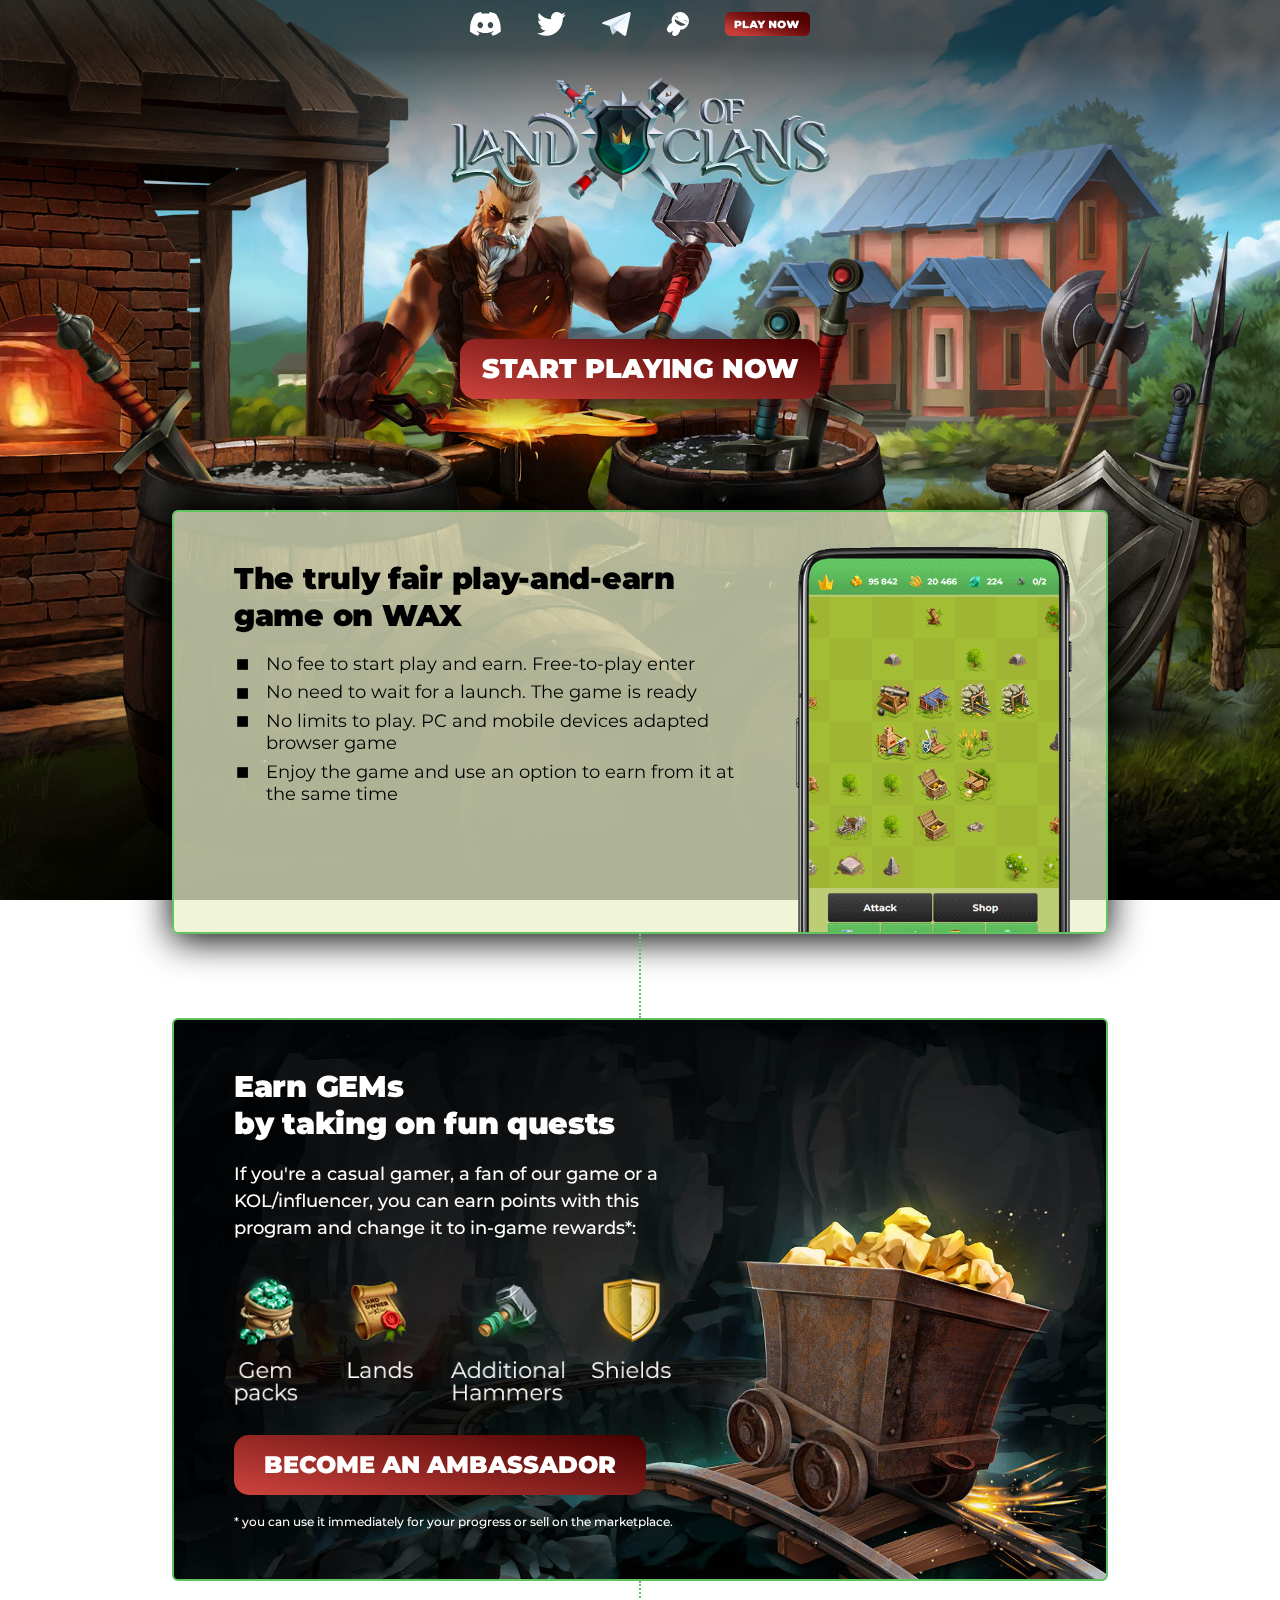
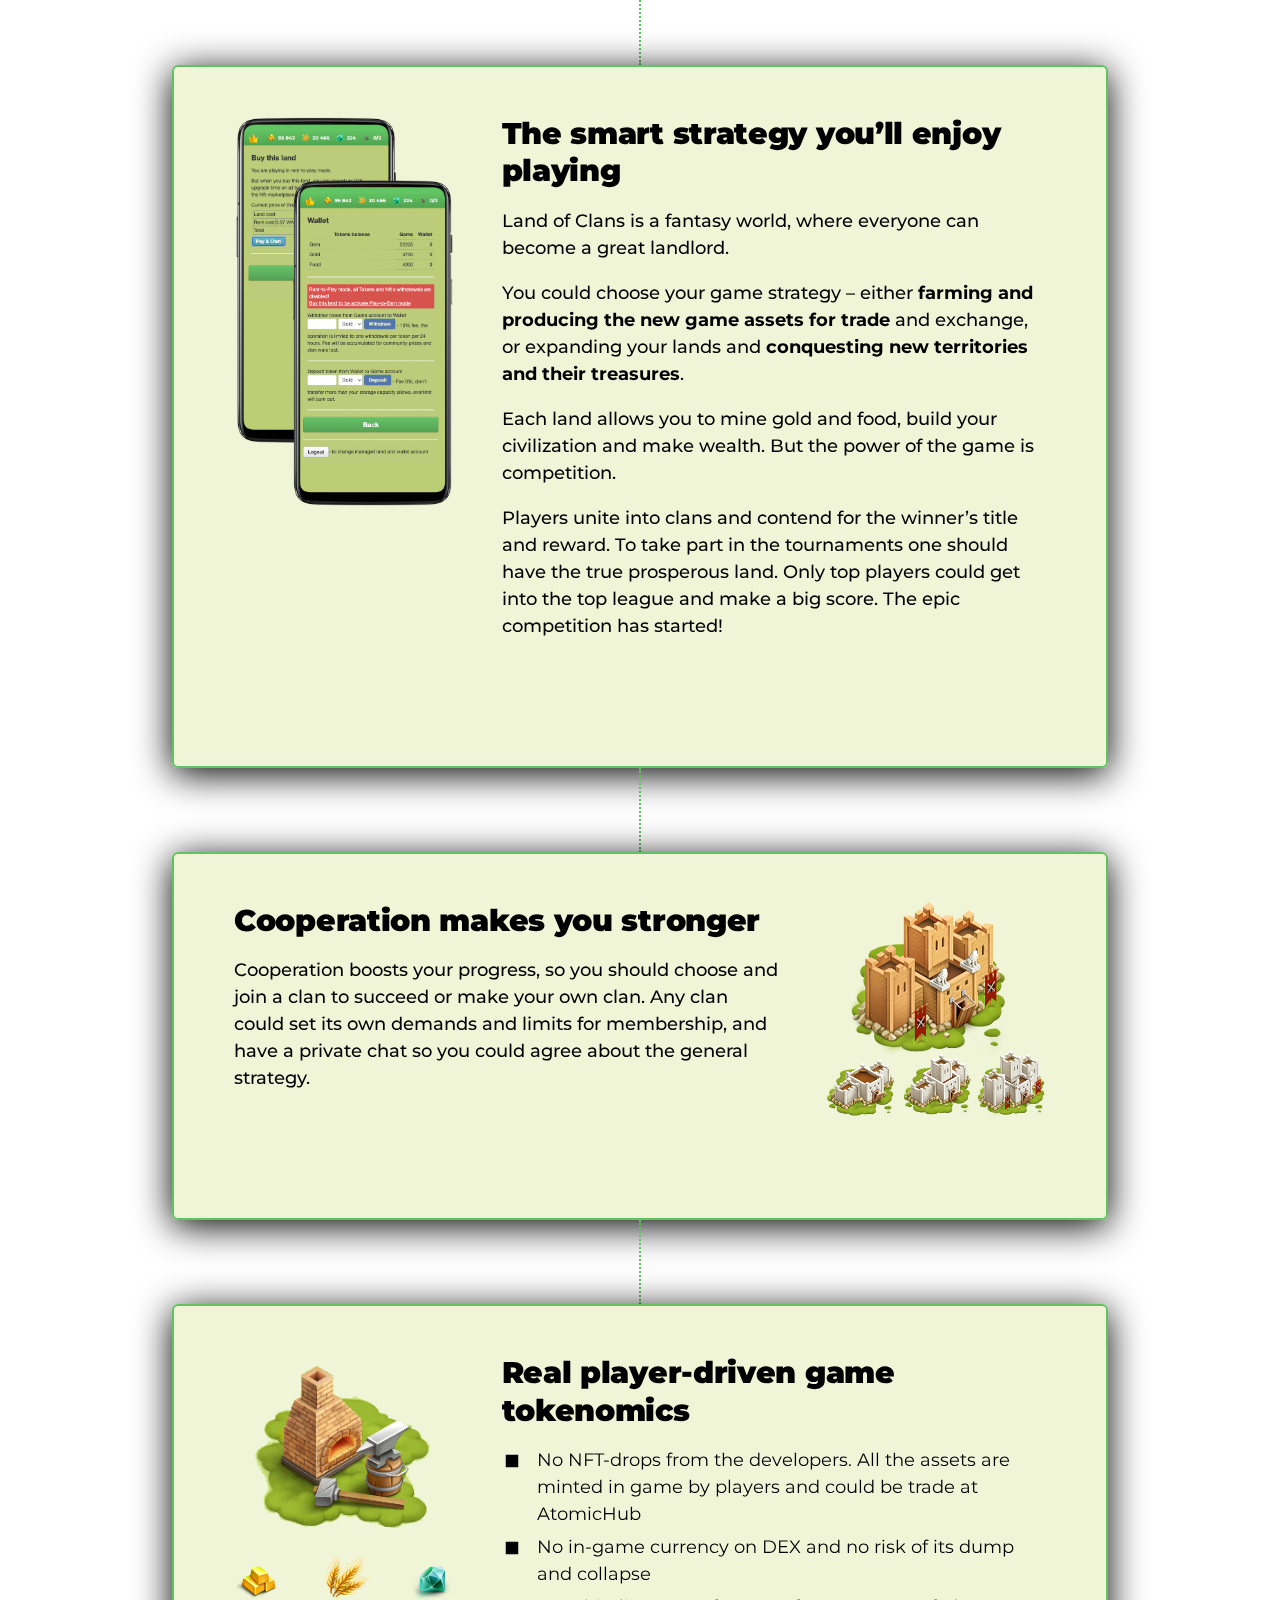
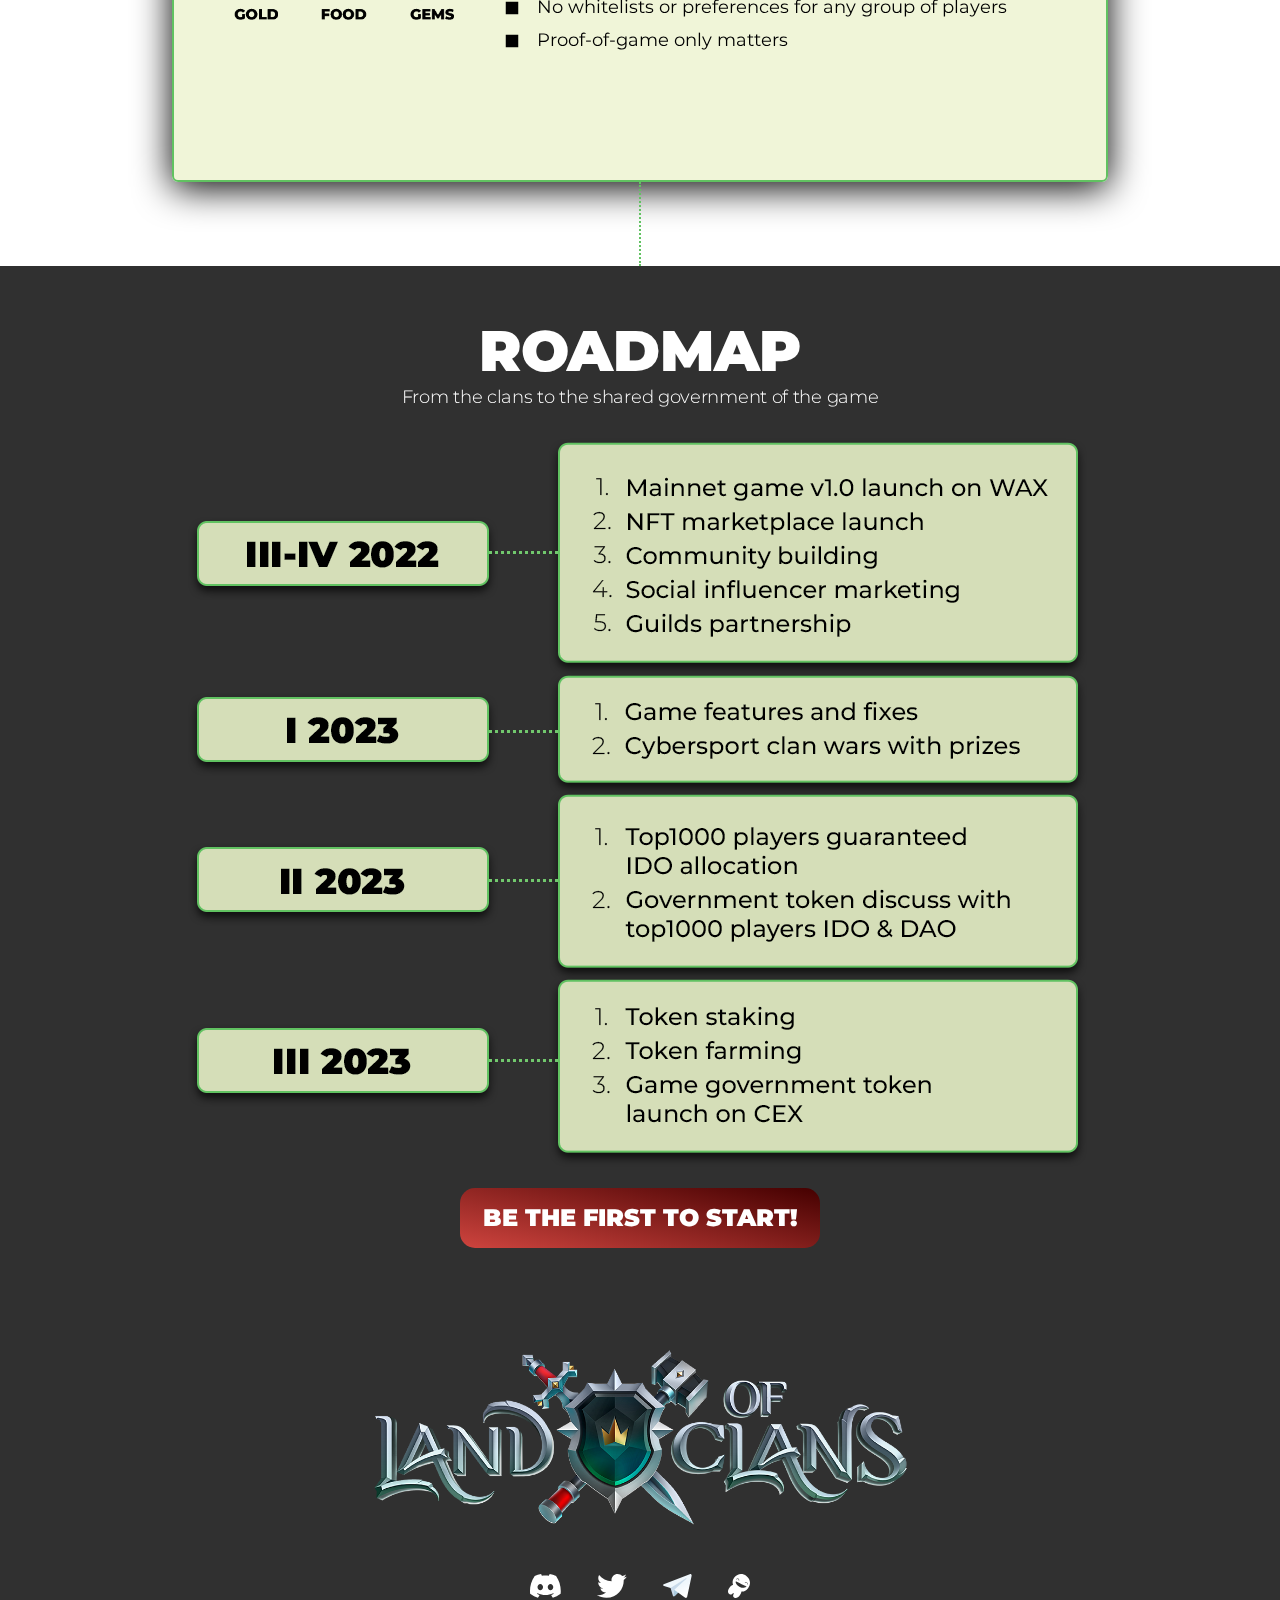
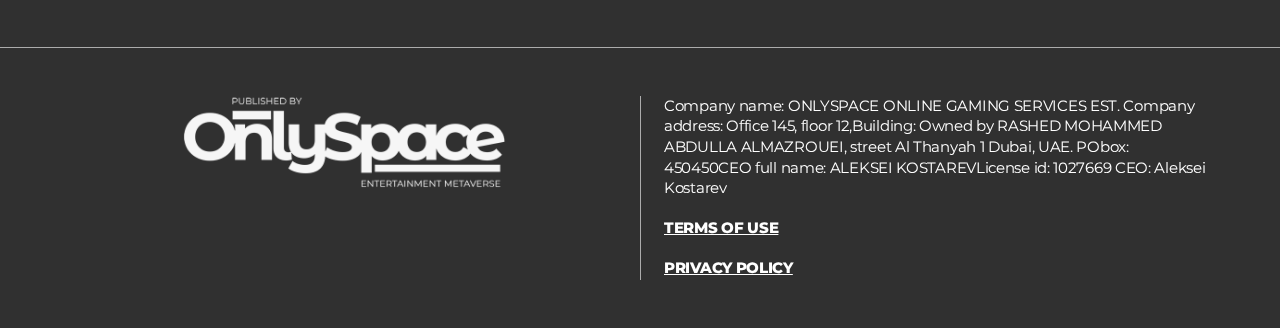
==== index.html @ 16a87ca7 "Update index.html" ====
<!DOCTYPE HTML>
<html lang="en">
	<head>
		<title>Land of Clans - Play to Earn mobile strategy game on WAX with free entry</title>
		<meta charset="utf-8" />
		<meta name="viewport" content="width=device-width,initial-scale=1" />
		<meta name="description" content="Land of Clans - Play to Earn real-time strategy game on blockchain. Mint your in-game NFT and sell them on the marketplace. Free start to earn real money." />
		<meta property="og:url" content="https://landofclans.io/" />
		<meta property="og:site_name" content="Land Of Clans" />
		<meta property="og:title" content="Land Of Clans" />
		<meta property="og:type" content="website" />
		<meta property="og:image" content="https://landofclans.io/1920x1080_loc.png" />
		<meta property="og:image:width" content="1920"/>
		<meta property="og:image:height" content="1080"/>
		<meta property="og:description" content="Play-to-earn mobile ready strategy game on WAX Protocol" />
		<meta name="facebook-domain-verification" content="kk8utjub05mr9nwsbg59kx00tjg7mp" />
		<meta name="twitter:card" content="summary_large_image">
  		<meta name="twitter:site" content="@landofclans">
  		<meta name="twitter:title" content="Land of Clans - Real-time Strategy Crypto Game">
  		<meta name="twitter:description" content="New Play-and-Earn Game with Free Start. Mint in-game NFT, sell them on the Marketplace and earn real money">
  		<meta name="twitter:image" content="https://landofclans.io/1920x1080_loc.png">

		<link href="https://fonts.googleapis.com/css?display=swap&family=Montserrat:900,900italic,500,500italic,400,400italic,300,300italic,800,800italic,700,700italic" rel="stylesheet" type="text/css" />
		<link rel="icon" type="image/png" href="assets/images/favicon.png" />
		<link rel="apple-touch-icon" href="assets/images/apple-touch-icon.png" />
		<link rel="stylesheet" href="assets/main.css" />
		<link rel="canonical" href="https://landofclans.io/">
		<script type="text/javascript">
			(function(f,b){if(!b.__SV){var e,g,i,h;window.mixpanel=b;b._i=[];b.init=function(e,f,c){function g(a,d){var b=d.split(".");2==b.length&&(a=a[b[0]],d=b[1]);a[d]=function(){a.push([d].concat(Array.prototype.slice.call(arguments,0)))}}var a=b;"undefined"!==typeof c?a=b[c]=[]:c="mixpanel";a.people=a.people||[];a.toString=function(a){var d="mixpanel";"mixpanel"!==c&&(d+="."+c);a||(d+=" (stub)");return d};a.people.toString=function(){return a.toString(1)+".people (stub)"};i="disable time_event track track_pageview track_links track_forms track_with_groups add_group set_group remove_group register register_once alias unregister identify name_tag set_config reset opt_in_tracking opt_out_tracking has_opted_in_tracking has_opted_out_tracking clear_opt_in_out_tracking start_batch_senders people.set people.set_once people.unset people.increment people.append people.union people.track_charge people.clear_charges people.delete_user people.remove".split(" ");
				for(h=0;h<i.length;h++)g(a,i[h]);var j="set set_once union unset remove delete".split(" ");a.get_group=function(){function b(c){d[c]=function(){call2_args=arguments;call2=[c].concat(Array.prototype.slice.call(call2_args,0));a.push([e,call2])}}for(var d={},e=["get_group"].concat(Array.prototype.slice.call(arguments,0)),c=0;c<j.length;c++)b(j[c]);return d};b._i.push([e,f,c])};b.__SV=1.2;e=f.createElement("script");e.type="text/javascript";e.async=!0;e.src="undefined"!==typeof MIXPANEL_CUSTOM_LIB_URL?
					MIXPANEL_CUSTOM_LIB_URL:"file:"===f.location.protocol&&"//cdn.mxpnl.com/libs/mixpanel-2-latest.min.js".match(/^\/\//)?"https://cdn.mxpnl.com/libs/mixpanel-2-latest.min.js":"//cdn.mxpnl.com/libs/mixpanel-2-latest.min.js";g=f.getElementsByTagName("script")[0];g.parentNode.insertBefore(e,g)}})(document,window.mixpanel||[]);
		</script>
		<script async src="//www.googletagmanager.com/gtag/js?id=G-Q9XZVR3CTY"></script>
		<script>
			window.dataLayer = window.dataLayer || [];
			function gtag(){dataLayer.push(arguments);}
			gtag('js', new Date());
			gtag('config', 'G-Q9XZVR3CTY', {
				'send_page_view': false,
				'anonymize_ip': true,
				'linker': {
					'domains': ['play.landofclans.io']
				}
			});
			mixpanel.init('b9af95fc12e1c862ef50fd5f735f25d3', {
				debug: false,
				loaded: function(mixpanel) {
					const distinct_id = mixpanel.get_distinct_id();
					gtag('get', 'G-Q9XZVR3CTY', 'client_id', (client_id) => {
						if (distinct_id !== client_id) {
							mixpanel.identify(client_id)
						}
						mixpanel.track('landing_view')
					})
				}
			});
			function clickPlayButton() {
				rdt('track', 'SignUp');
				gtag('event', 'click_play_button', {
					'event_category': 'navigation'
				});
			}
		</script>
</head>
	<body>
		<div id="wrapper">
			<div id="main">
				<div class="inner">
					<section id="home-section">
						<div id="container18" class="container default full screen">
							<div class="wrapper">
								<div class="inner">
									<div id="gallery01" class="gallery">
										<div class="inner">
											<ul>
												<li>
													<a href="https://discord.gg/PGd9raT4Ke" class="thumbnail"><span class="frame"><img src="assets/images/gallery01/6b7ec125.svg" alt="Land of Clans Discord" /></span></a>
												</li><li>
													<a href="https://twitter.com/LandOfClans" class="thumbnail"><span class="frame"><img src="assets/images/gallery01/15029188.svg" alt="Land of Clans Twitter" /></span></a>
												</li><li>
													<a href="https://t.me/landofclans_en" class="thumbnail"><span class="frame"><img src="assets/images/gallery01/f15f5cea.svg" alt="Land of Clans Telegram" /></span></a>
												</li><li>
													<a href="https://loc.crew3.xyz/questboard" class="thumbnail"><span class="frame"><img src="assets/images/gallery01/039b5852.svg" alt="crew3" /></span></a>
												</li><li>
													<a href="https://play.landofclans.io/" class="thumbnail"><span class="frame"><img src="assets/images/gallery01/bde71b76.png" alt="Play now!" /></span></a>
												</li>
											</ul>
										</div>
									</div>
								</div>
							</div>
						</div>
						<div id="container01" class="container default full screen">
							<div class="wrapper">
								<div class="inner">
									<div id="image01" class="image">
										<span class="frame"><img src="assets/images/image01.webp" alt="Land of Clans big logo" /></span>
									</div>
								</div>
							</div>
						</div>
						<div id="container16" class="container default full">
							<div class="wrapper">
								<div class="inner">
									<ul id="buttons09" class="style3 buttons">
										<li>
											<a href="https://play.landofclans.io" class="button n01">Start playing now</a>
										</li>
									</ul>
								</div>
							</div>
						</div>
						<div id="container02" class="style1 container columns">
							<div class="wrapper">
								<div class="inner">
									<div>
										<h2 id="text03" class="style1">The truly fair play-and-earn game on WAX</h2>
										<div id="list01" class="list"><ul><li><p>No fee to start play and earn. Free-to-play enter</p></li><li><p>No need to wait for a launch. The game is ready</p></li><li><p>No limits to play. PC and mobile devices adapted browser game</p></li><li><p>Enjoy the game and use an option to earn from it at the same time</p></li></ul></div>
										<ul id="buttons06" class="style1 buttons">
										<li>
												<a href="https://play.landofclans.io" class="button n01" onclick="clickPlayButton(); return true">Play now</a>
											</li>
										</ul>
									</div>
									<div class="full">
										<div id="image03" class="image full" data-position="top">
											<span class="frame"><img src="assets/images/image03.gif" alt="" /></span>
										</div>
									</div>
								</div>
							</div>
						</div>
						<hr id="divider01" class="style1">
						<div id="container10" class="style4 container columns">
							<div class="wrapper">
								<div class="inner" data-reorder="0,1">
									<div>
										<h2 id="text01" class="style7"><span class="p">Earn GEMs<br />by taking on fun quests</span></h2>
										<p id="text10" class="style6">If you&#039;re a casual gamer, a fan of our game or a KOL/influencer, you can earn points with this program and change it to in-game rewards*:</p>
										<div id="image07" class="image">
											<span class="frame"><img src="assets/images/image07.png" alt="" /></span>
										</div>
										<ul id="buttons02" class="style2 buttons">
											<li>
												<a href="https://loc.crew3.xyz/" class="button n01">Become an ambassador</a>
											</li>
										</ul>
										<p id="text09">* you can use it immediately for your progress or sell on the marketplace.</p>
									</div>
									<div>
									</div>
								</div>
							</div>
						</div>
						<hr id="divider03" class="style1">
						<div id="container03" class="style1 container columns">
							<div class="wrapper">
								<div class="inner">
									<div>
										<div id="image08" class="image">
											<span class="frame"><img src="assets/images/image08.webp" alt="Land of Clans in-game wallet" /></span>
										</div>
									</div>
									<div>
										<h2 id="text06" class="style1"><strong>The smart strategy you’ll enjoy playing</strong></h2>
										<p id="text07" class="style5">Land of Clans is a fantasy world, where everyone can become a great landlord.</p>
										<p id="text08" class="style5">You could choose your game strategy – either <strong>farming and producing the new game assets for trade</strong> and exchange, or expanding your lands and <strong>conquesting new territories and their treasures</strong>.</p>
										<p id="text15" class="style5">Each land allows you to mine gold and food, build your civilization and make wealth. But the power of the game is competition.</p>
										<p id="text17" class="style5">Players unite into clans and contend for the winner’s title and reward. To take part in the tournaments one should have the true prosperous land. Only top players could get into the top league and make a big score. The epic competition has started!</p>
										<ul id="buttons04" class="style1 buttons">
											<li>
												<a href="https://play.landofclans.io" class="button n01" onclick="clickPlayButton(); return true">Play now</a>
											</li>
										</ul>
									</div>
								</div>
							</div>
						</div>
						<hr id="divider02" class="style1">
						<div id="container07" class="container columns">
							<div class="wrapper">
								<div class="inner">
									<div>
										<h2 id="text05" class="style1">Cooperation makes you stronger</h2>
										<p id="text12" class="style5">Cooperation boosts your progress, so you should choose and join a clan to succeed or make your own clan. Any clan could set its own demands and limits for membership, and have a private chat so you could agree about the general strategy.</p>
										<ul id="buttons01" class="style1 buttons">
											<li>
												<a href="https://play.landofclans.io" class="button n01" onclick="clickPlayButton(); return true">Play now</a>
											</li>
										</ul>
									</div>
									<div>
										<div id="image06" class="image">
											<span class="frame"><img src="assets/images/image06.webp" alt="Land of Clans clan castle upgrade" /></span>
										</div>
									</div>
								</div>
							</div>
						</div>
						<hr id="divider05" class="style1">
						<div id="container08" class="container columns">
							<div class="wrapper">
								<div class="inner">
									<div>
										<div id="image09" class="image">
											<span class="frame">
												
												<img src="assets/images/image09.gif" alt="Land of Clans forge building upgrade" /> 
											</span>
									</div>
										<div id="image13" class="image">
											<span class="frame"><img src="assets/images/image13.webp" alt="Land of Clans in-game resources" /></span>
										</div>
									</div>
									<div>
										<h3 id="text04" class="style1">Real player-driven game tokenomics</h3>
										<div id="list03" class="list"><ul><li><p>No NFT-drops from the developers. All the assets are minted in game by players and could be trade at AtomicHub</p></li><li><p>No in-game currency on DEX and no risk of its dump and collapse</p></li><li><p>No whitelists or preferences for any group of players</p></li><li><p>Proof-of-game only matters</p></li></ul></div>
										<ul id="buttons03" class="style1 buttons">
											<li>
												<a href="https://land-of-clans.gitbook.io/land-of-clans-whitepaper/" class="button n01">Check Whitepaper</a>
											</li>
										</ul>
									</div>
								</div>
							</div>
						</div>
						<hr id="divider06" class="style1">
						<div id="container13" class="container default full screen">
							<div class="wrapper">
								<div class="inner">
									<h1 id="text11" class="style3">Roadmap</h1>
									<p id="text20">From the clans to the shared government of the game</p>
									<div id="image02" class="image">
										<span class="frame"><img src="assets/images/image02.webp" alt="Land of Cland roadmap" /></span>
									</div>
									<ul id="buttons05" class="buttons">
										<li>
											<a href="https://play.landofclans.io" class="button n01" onclick="clickPlayButton(); return true">Be the first to start!</a>
										</li>
									</ul>
								</div>
							</div>
						</div>
						<div id="container09" class="container default full screen">
							<div class="wrapper">
								<div class="inner">
									<div id="image16" class="image">
										<span class="frame"><img src="assets/images/image16.webp" alt="Land of Clans big logo 2" /></span>
									</div>
									<div id="gallery02" class="gallery">
										<div class="inner">
											<ul>
												<li>
													<a href="https://discord.gg/PGd9raT4Ke" class="thumbnail"><span class="frame"><img src="assets/images/gallery02/6b7ec125.svg" alt="Land of Clans Discord" /></span></a>
												</li><li>
													<a href="https://twitter.com/LandOfClans" class="thumbnail"><span class="frame"><img src="assets/images/gallery02/15029188.svg" alt="Land of Clans Twitter" /></span></a>
												</li><li>
													<a href="https://t.me/landofclans_en" class="thumbnail"><span class="frame"><img src="assets/images/gallery02/f15f5cea.svg" alt="Land of Clans Telegram" /></span></a>
												</li><li>
													<a href="https://loc.crew3.xyz/questboard" class="thumbnail"><span class="frame"><img src="assets/images/gallery02/ec140d22.svg" alt="crew3" /></span></a>
												</li>
											</ul>
										</div>
									</div>
								</div>
							</div>
						</div>
						<div id="container05" class="container columns full screen">
							<div class="wrapper">
								<div class="inner">
									<div>
										<div id="image04" class="image">
											<a href="#home" class="frame"><img src="assets/images/image04.webp" alt="Onlyspace company big logo" /></a>
										</div>
									</div>
									<div>
										<p id="text02">Company name: ONLYSPACE ONLINE GAMING SERVICES EST. Company address: Office 145, floor 12,Building: Owned by RASHED MOHAMMED ABDULLA ALMAZROUEI, street Al Thanyah 1 Dubai, UAE. PObox: 450450CEO full name: ALEKSEI KOSTAREVLicense id: 1027669 CEO: Aleksei Kostarev</p>
										<ul id="links01" class="style1 links">
											<li class="n01">
												<a href="#terms">Terms of Use</a>
											</li>
										</ul>
										<ul id="links02" class="style1 links">
											<li class="n01">
												<a href="#privacy">Privacy Policy</a>
											</li>
										</ul>
									</div>
								</div>
							</div>
						</div>
					</section>
					<section id="terms-section">
						<div id="container06" class="container default full screen">
							<div class="wrapper">
								<div class="inner">
									<div id="embed04" class="full screen">
										<div class="frame-inner">
											<div class="frame">
												<iframe src="" data-src="https://play.landofclans.io/terms.txt" title="" allowfullscreen mozallowfullscreen webkitallowfullscreen></iframe>
											</div>
										</div>
									</div>
									<ul id="buttons08" class="style1 buttons">
										<li>
											<a href="#" class="button n01">Close</a>
										</li>
									</ul>
								</div>
							</div>
						</div>
					</section>
					<section id="privacy-section">
						<div id="container04" class="container default full screen">
							<div class="wrapper">
								<div class="inner">
									<ul id="buttons07" class="style1 buttons">
										<li>
											<a href="#" class="button n01">Close</a>
										</li>
									</ul>
									<div id="embed03" class="full screen">
										<div class="frame-inner">
											<div class="frame">
												<iframe src="" data-src="https://play.landofclans.io/privacy.txt" title="" allowfullscreen mozallowfullscreen webkitallowfullscreen></iframe>
											</div>
										</div>
									</div>
								</div>
							</div>
						</div>
					</section>
				</div>
			</div>
		</div>
		<script src="assets/main.js"></script>
		<!-- Yandex.Metrika counter -->
		<script type="text/javascript" >
		(function(m,e,t,r,i,k,a){m[i]=m[i]||function(){(m[i].a=m[i].a||[]).push(arguments)};
		m[i].l=1*new Date();
		for (var j = 0; j < document.scripts.length; j++) {if (document.scripts[j].src === r) { return; }}
		k=e.createElement(t),a=e.getElementsByTagName(t)[0],k.async=1,k.src=r,a.parentNode.insertBefore(k,a)})
		(window, document, "script", "https://mc.yandex.ru/metrika/tag.js", "ym");
		
		ym(90514339, "init", {
		clickmap:true,
		trackLinks:true,
		accurateTrackBounce:true,
		webvisor:true
		});
		</script>
		<noscript><div><img src="https://mc.yandex.ru/watch/90514339" style="position:absolute; left:-9999px;" alt="" /></div></noscript>
		<!-- /Yandex.Metrika counter -->
		
		<script>
		(()=> {
		$('a').attr('href', (n, old) => old + location.search);
		})()
		</script>
		<!-- Meta Pixel Code -->
		<script>
		!function(f,b,e,v,n,t,s)
		{if(f.fbq)return;n=f.fbq=function(){n.callMethod?
		n.callMethod.apply(n,arguments):n.queue.push(arguments)};
		if(!f._fbq)f._fbq=n;n.push=n;n.loaded=!0;n.version='2.0';
		n.queue=[];t=b.createElement(e);t.async=!0;
		t.src=v;s=b.getElementsByTagName(e)[0];
		s.parentNode.insertBefore(t,s)}(window, document,'script',
		'https://connect.facebook.net/en_US/fbevents.js');
		fbq('init', '374798867581955');
		fbq('track', 'PageView');
		</script>
		<noscript><img height="1" width="1" style="display:none"
		src="https://www.facebook.com/tr?id=374798867581955&ev=PageView&noscript=1"
		/></noscript>
		<!-- End Meta Pixel Code -->
		
		<script type="text/javascript">
		    adroll_adv_id = "GT57VNMWCFB7VMGUJWZW67";
		    adroll_pix_id = "P3Q5IVLIZJCMXCKLK3CL33";
		    adroll_version = "2.0";

		    (function(w, d, e, o, a) {
			w.__adroll_loaded = true;
			w.adroll = w.adroll || [];
			w.adroll.f = [ 'setProperties', 'identify', 'track' ];
			var roundtripUrl = "https://s.adroll.com/j/" + adroll_adv_id
				+ "/roundtrip.js";
			for (a = 0; a < w.adroll.f.length; a++) {
			    w.adroll[w.adroll.f[a]] = w.adroll[w.adroll.f[a]] || (function(n) {
				return function() {
				    w.adroll.push([ n, arguments ])
				}
			    })(w.adroll.f[a])
			}

			e = d.createElement('script');
			o = d.getElementsByTagName('script')[0];
			e.async = 1;
			e.src = roundtripUrl;
			o.parentNode.insertBefore(e, o);
		    })(window, document);
		    adroll.track("pageView");
		</script>
		
		<!-- Twitter conversion tracking base code -->
			<script>
			!function(e,t,n,s,u,a){e.twq||(s=e.twq=function(){s.exe?s.exe.apply(s,arguments):s.queue.push(arguments);
			},s.version='1.1',s.queue=[],u=t.createElement(n),u.async=!0,u.src='https://static.ads-twitter.com/uwt.js',
			a=t.getElementsByTagName(n)[0],a.parentNode.insertBefore(u,a))}(window,document,'script');
			twq('config','ocog2');
			</script>
		<!-- End Twitter conversion tracking base code -->
		
		<!-- Reddit Pixel -->
<script>
!function(w,d){if(!w.rdt){var p=w.rdt=function(){p.sendEvent?p.sendEvent.apply(p,arguments):p.callQueue.push(arguments)};p.callQueue=[];var t=d.createElement("script");t.src="https://www.redditstatic.com/ads/pixel.js",t.async=!0;var s=d.getElementsByTagName("script")[0];s.parentNode.insertBefore(t,s)}}(window,document);rdt('init','t2_ubjvcoqp', {"optOut":false,"useDecimalCurrencyValues":true,"aaid":"<AAID-HERE>","externalId":"<EXTERNAL-ID-HERE>","idfa":"<IDFA-HERE>"});rdt('track', 'PageVisit');
</script>
<!-- DO NOT MODIFY UNLESS TO REPLACE A USER IDENTIFIER -->
<!-- End Reddit Pixel -->
		<script>
  rdt('track', 'ViewContent');
</script>
	</body>
</html>
---- assets/main.css ----
html,body,div,span,applet,object,iframe,h1,h2,h3,h4,h5,h6,p,blockquote,pre,a,abbr,acronym,address,big,cite,code,del,dfn,em,img,ins,kbd,q,s,samp,small,strike,strong,sub,sup,tt,var,b,u,i,center,dl,dt,dd,ol,ul,li,fieldset,form,label,legend,table,caption,tbody,tfoot,thead,tr,th,td,article,aside,canvas,details,embed,figure,figcaption,footer,header,hgroup,menu,nav,output,ruby,section,summary,time,mark,audio,video{margin:0;padding:0;border:0;font-size:100%;font:inherit;vertical-align:baseline;}article,aside,details,figcaption,figure,footer,header,hgroup,menu,nav,section{display:block;}body{line-height:1;}ol,ul{list-style:none;}blockquote,q{quotes:none;}blockquote:before,blockquote:after,q:before,q:after{content:'';content:none;}table{border-collapse:collapse;border-spacing:0;}body{-webkit-text-size-adjust:none}mark{background-color:transparent;color:inherit}input::-moz-focus-inner{border:0;padding:0}input[type="text"],input[type="email"],select,textarea{-moz-appearance:none;-webkit-appearance:none;-ms-appearance:none;appearance:none}

*, *:before, *:after {
	box-sizing: border-box;
}

body {
	line-height: 1.0;
	min-height: var(--viewport-height);
	min-width: 320px;
	overflow-x: hidden;
	word-wrap: break-word;
}

body:before {
	content: '';
	display: block;
	background-attachment: scroll;
	height: var(--background-height);
	left: 0;
	pointer-events: none;
	position: fixed;
	top: 0;
	transform: scale(1);
	width: 100vw;
	z-index: 0;
	background-image: url('images/bg.jpg');
	background-position: top;
	background-repeat: no-repeat;
	background-size: cover;
	background-color: #444C1E;
}

:root {
	--background-height: 100vh;
	--site-language-alignment: left;
	--site-language-direction: ltr;
	--site-language-flex-alignment: flex-start;
	--site-language-indent-left: 1;
	--site-language-indent-right: 0;
	--viewport-height: 100vh;
}

html {
	font-size: 12pt;
}

u {
	text-decoration: underline;
}

strong {
	color: inherit;
	font-weight: bolder;
}

em {
	font-style: italic;
}

code {
	background-color: rgba(144,144,144,0.25);
	border-radius: 0.25em;
	font-family: 'Lucida Console', 'Courier New', monospace;
	font-size: 0.9em;
	font-weight: normal;
	letter-spacing: 0;
	margin: 0 0.25em;
	padding: 0.25em 0.5em;
	text-indent: 0;
}

mark {
	background-color: rgba(144,144,144,0.25);
}

s {
	text-decoration: line-through;
}

sub {
	font-size: smaller;
	vertical-align: sub;
}

sup {
	font-size: smaller;
	vertical-align: super;
}

a {
	color: inherit;
	text-decoration: underline;
	transition: color 0.25s ease;
}

#wrapper {
	-webkit-overflow-scrolling: touch;
	align-items: stretch;
	display: flex;
	flex-direction: row;
	justify-content: center;
	min-height: var(--viewport-height);
	overflow: hidden;
	position: relative;
	z-index: 2;
	padding: 0 1rem 0 1rem;
}

#main {
	--alignment: var(--site-language-alignment);
	--flex-alignment: var(--site-language-flex-alignment);
	--indent-left: var(--site-language-indent-left);
	--indent-right: var(--site-language-indent-right);
	--border-radius-tl: 0;
	--border-radius-tr: 0;
	--border-radius-br: 0;
	--border-radius-bl: 0;
	align-items: flex-start;
	display: flex;
	flex-grow: 0;
	flex-shrink: 0;
	justify-content: center;
	max-width: 100%;
	position: relative;
	text-align: var(--alignment);
	z-index: 1;
	background-color: transparent;
}

#main > .inner {
	--padding-horizontal: 1rem;
	--padding-vertical: 0.5rem;
	--spacing: 0.75rem;
	--width: 80rem;
	border-radius: var(--border-radius-tl) var(--border-radius-tr) var(--border-radius-br) var(--border-radius-bl);
	max-width: 100%;
	position: relative;
	width: var(--width);
	z-index: 1;
	padding: var(--padding-vertical) var(--padding-horizontal);
}

#main > .inner > header {
	margin-bottom: var(--spacing);
}

#main > .inner > footer {
	margin-top: var(--spacing);
}

#main > .inner > * > * {
	margin-top: var(--spacing);
	margin-bottom: var(--spacing);
}

#main > .inner > * > :first-child {
	margin-top: 0 !important;
}

#main > .inner > * > :last-child {
	margin-bottom: 0 !important;
}

#main > .inner > .full {
	margin-left: calc(var(--padding-horizontal) * -1);
	max-width: calc(100% + calc(var(--padding-horizontal) * 2) + 0.4725px);
	width: calc(100% + calc(var(--padding-horizontal) * 2) + 0.4725px);
}

#main > .inner > .full:first-child {
	border-top-left-radius: inherit;
	border-top-right-radius: inherit;
	margin-top: calc(var(--padding-vertical) * -1) !important;
}

#main > .inner > .full:last-child {
	border-bottom-left-radius: inherit;
	border-bottom-right-radius: inherit;
	margin-bottom: calc(var(--padding-vertical) * -1) !important;
}

#main > .inner > .full.screen {
	border-radius: 0 !important;
	max-width: 100vw;
	position: relative;
	width: 100vw;
	left: 50%;
	margin-left: -50vw;
	right: auto;
}

#main > .inner > * > .full {
	margin-left: calc(-1rem);
	max-width: calc(100% + 2rem + 0.4725px);
	width: calc(100% + 2rem + 0.4725px);
}

#main > .inner > * > .full.screen {
	border-radius: 0 !important;
	max-width: 100vw;
	position: relative;
	width: 100vw;
	left: 50%;
	margin-left: -50vw;
	right: auto;
}

#main > .inner > .active > .full:first-child {
	margin-top: -0.5rem !important;
	border-top-left-radius: inherit;
	border-top-right-radius: inherit;
}

#main > .inner > .active {
	border-top-left-radius: inherit;
	border-top-right-radius: inherit;
	border-bottom-left-radius: inherit;
	border-bottom-right-radius: inherit;
}

#main > .inner > .active > .full:last-child {
	border-bottom-left-radius: inherit;
	border-bottom-right-radius: inherit;
	margin-bottom: -0.5rem !important;
}

body.is-instant #main, body.is-instant #main > .inner > *,body.is-instant #main > .inner > section > *  {
	transition: none !important;
}

body.is-instant:after {
	display: none !important;
	transition: none !important;
}

@keyframes onvisible-slide-left {
	0% {
		visibility: hidden;
		transform: translateX(100vw);
	}

	1% {
		visibility: visible;
	}

	100% {
		transform: translateX(0);
	}
}

@keyframes onvisible-slide-right {
	0% {
		visibility: hidden;
		transform: translateX(-100vw);
	}

	1% {
		visibility: visible;
	}

	100% {
		transform: translateX(0);
	}
}

.gallery .inner {
	display: inline-block;
	max-width: 100%;
	vertical-align: middle;
}

.gallery ul {
	display: flex;
	flex-wrap: wrap;
	justify-content: var(--flex-alignment);
}

.gallery ul li {
	position: relative;
}

.gallery ul li .thumbnail {
	border-radius: inherit;
	position: relative;
}

.gallery ul li .frame {
	-webkit-backface-visibility: hidden;
	-webkit-transform: translate3d(0, 0, 0);
	display: inline-block;
	overflow: hidden;
	vertical-align: top;
}

.gallery ul li img {
	margin: 0;
	max-width: 100%;
	vertical-align: top;
	width: auto;
}

.gallery ul li .caption {
	width: 100%;
}

.gallery ul li .caption p {
	width: 100%;
}

#gallery01 {
	text-align: center;
}

#gallery01:not(:first-child) {
	margin-top: 4rem !important;
}

#gallery01:not(:last-child) {
	margin-bottom: 4rem !important;
}

#gallery01 .inner {
	max-width: 30rem;
}

#gallery01 ul {
	justify-content: center;
	gap: 3rem;
}

#gallery01 ul li {
	border-radius: 0rem;
	display: inline-block;
}

#gallery01 ul li .frame {
	border-radius: 0rem;
}

#gallery01 ul li .thumbnail {
	display: block;
	transition: transform 0.25s ease, z-index 0.25s ease;
}

#gallery01 ul li img {
	height: auto;
	max-height: 2rem;
}

#gallery01 ul li .thumbnail:hover {
	transform: scale(1.1125);
	z-index: 1;
}

#gallery02 {
	text-align: center;
}

#gallery02:not(:first-child) {
	margin-top: 4rem !important;
}

#gallery02:not(:last-child) {
	margin-bottom: 4rem !important;
}

#gallery02 .inner {
	max-width: 30rem;
}

#gallery02 ul {
	justify-content: center;
	gap: 3rem;
}

#gallery02 ul li {
	border-radius: 0rem;
	display: inline-block;
}

#gallery02 ul li .frame {
	border-radius: 0rem;
}

#gallery02 ul li .thumbnail {
	display: block;
	transition: none;
}

#gallery02 ul li img {
	height: auto;
	max-height: 2rem;
}

#gallery02 ul li .thumbnail img {
	transition: none;
}

.container {
	position: relative;
}

.container > .wrapper {
	vertical-align: top;
	position: relative;
	max-width: 100%;
	border-radius: inherit;
}

.container > .wrapper > .inner {
	vertical-align: top;
	position: relative;
	max-width: 100%;
	border-radius: inherit;
	text-align: var(--alignment);
}

#main .container.full:first-child > .wrapper {
	border-top-left-radius: inherit;
	border-top-right-radius: inherit;
}

#main .container.full:last-child > .wrapper {
	border-bottom-left-radius: inherit;
	border-bottom-right-radius: inherit;
}

#main .container.full:first-child > .wrapper > .inner {
	border-top-left-radius: inherit;
	border-top-right-radius: inherit;
}

#main .container.full:last-child > .wrapper > .inner {
	border-bottom-left-radius: inherit;
	border-bottom-right-radius: inherit;
}

#container18 {
	display: flex;
	width: 100%;
	align-items: flex-start;
	justify-content: center;
	background-color: rgba(0,0,0,0.671);
}

#container18:not(:first-child) {
	margin-top: 0rem !important;
}

#container18:not(:last-child) {
	margin-bottom: 0rem !important;
}

#container18 > .wrapper > .inner {
	--gutters: 2rem;
	--padding-horizontal: 2rem;
	--padding-vertical: 1rem;
	padding: var(--padding-vertical) var(--padding-horizontal);
}

#container18 > .wrapper {
	max-width: var(--width);
	width: 100%;
}

#container18.default > .wrapper > .inner > * {
	margin-bottom: var(--spacing);
	margin-top: var(--spacing);
}

#container18.default > .wrapper > .inner > *:first-child {
	margin-top: 0 !important;
}

#container18.default > .wrapper > .inner > *:last-child {
	margin-bottom: 0 !important;
}

#container18.columns > .wrapper > .inner {
	flex-wrap: wrap;
	display: flex;
	align-items: flex-start;
}

#container18.columns > .wrapper > .inner > * {
	flex-grow: 0;
	flex-shrink: 0;
	max-width: 100%;
	text-align: var(--alignment);
	padding: 0 0 0 var(--gutters);
}

#container18.columns > .wrapper > .inner > * > * {
	margin-bottom: var(--spacing);
	margin-top: var(--spacing);
}

#container18.columns > .wrapper > .inner > * > *:first-child {
	margin-top: 0 !important;
}

#container18.columns > .wrapper > .inner > * > *:last-child {
	margin-bottom: 0 !important;
}

#container18.columns > .wrapper > .inner > *:first-child {
	margin-left: calc(var(--gutters) * -1);
}

#container18.default > .wrapper > .inner > .full {
	margin-left: calc(var(--padding-horizontal) * -1);
	max-width: none !important;
	width: calc(100% + (var(--padding-horizontal) * 2) + 0.4725px);
}

#container18.default > .wrapper > .inner > .full:first-child {
	margin-top: calc(var(--padding-vertical) * -1) !important;
	border-top-left-radius: inherit;
	border-top-right-radius: inherit;
}

#container18.default > .wrapper > .inner > .full:last-child {
	margin-bottom: calc(var(--padding-vertical) * -1) !important;
	border-bottom-left-radius: inherit;
	border-bottom-right-radius: inherit;
}

#container18.columns > .wrapper > .inner > div > .full {
	margin-left: calc(var(--gutters) * -0.5);
	max-width: none !important;
	width: calc(100% + var(--gutters) + 0.4725px);
}

#container18.columns > .wrapper > .inner > div:first-child > .full {
	margin-left: calc(var(--padding-horizontal) * -1);
	width: calc(100% + var(--padding-horizontal) + calc(var(--gutters) * 0.5) + 0.4725px);
}

#container18.columns > .wrapper > .inner > div:last-child > .full {
	width: calc(100% + var(--padding-horizontal) + calc(var(--gutters) * 0.5) + 0.4725px);
}

#container18.columns > .wrapper > .inner > div > .full:first-child {
	margin-top: calc(var(--padding-vertical) * -1) !important;
}

#container18.columns > .wrapper > .inner > div > .full:last-child {
	margin-bottom: calc(var(--padding-vertical) * -1) !important;
}

#container18.columns > .wrapper > .inner > div:first-child, #container18.columns > .wrapper > .inner > div:first-child > .full:first-child {
	border-top-left-radius: inherit;
}

#container18.columns > .wrapper > .inner > div:last-child, #container18.columns > .wrapper > .inner > div:last-child > .full:first-child {
	border-top-right-radius: inherit;
}

#container18.columns > .wrapper > .inner > .full {
	align-self: stretch;
}

#container18.columns > .wrapper > .inner > .full:first-child {
	border-bottom-left-radius: inherit;
	border-top-left-radius: inherit;
}

#container18.columns > .wrapper > .inner > .full:last-child {
	border-bottom-right-radius: inherit;
	border-top-right-radius: inherit;
}

#container18.columns > .wrapper > .inner > .full > .full:first-child:last-child {
	border-radius: inherit;
	height: calc(100% + (var(--padding-vertical) * 2));
}

#container18.columns > .wrapper > .inner > .full > .full:first-child:last-child > * {
	border-radius: inherit;
	height: 100%;
	position: absolute;
	width: 100%;
}

#container01 {
	display: flex;
	width: 100%;
	min-height: 15rem;
	align-items: center;
	justify-content: center;
	background-image: linear-gradient(180deg, rgba(0,0,0,0.671) 0%, transparent 100%);
	background-position: 0% 0%;
	background-repeat: repeat;
	background-size: cover;
}

#container01:not(:first-child) {
	margin-top: 0rem !important;
}

#container01 > .wrapper > .inner {
	--gutters: 2rem;
	padding: var(--padding-vertical) var(--padding-horizontal);
}

#container01 > .wrapper {
	max-width: var(--width);
	width: 100%;
}

#container01.default > .wrapper > .inner > * {
	margin-bottom: var(--spacing);
	margin-top: var(--spacing);
}

#container01.default > .wrapper > .inner > *:first-child {
	margin-top: 0 !important;
}

#container01.default > .wrapper > .inner > *:last-child {
	margin-bottom: 0 !important;
}

#container01.columns > .wrapper > .inner {
	flex-wrap: wrap;
	display: flex;
	align-items: flex-start;
}

#container01.columns > .wrapper > .inner > * {
	flex-grow: 0;
	flex-shrink: 0;
	max-width: 100%;
	text-align: var(--alignment);
	padding: 0 0 0 var(--gutters);
}

#container01.columns > .wrapper > .inner > * > * {
	margin-bottom: var(--spacing);
	margin-top: var(--spacing);
}

#container01.columns > .wrapper > .inner > * > *:first-child {
	margin-top: 0 !important;
}

#container01.columns > .wrapper > .inner > * > *:last-child {
	margin-bottom: 0 !important;
}

#container01.columns > .wrapper > .inner > *:first-child {
	margin-left: calc(var(--gutters) * -1);
}

#container01.default > .wrapper > .inner > .full {
	margin-left: calc(var(--padding-horizontal) * -1);
	max-width: none !important;
	width: calc(100% + (var(--padding-horizontal) * 2) + 0.4725px);
}

#container01.default > .wrapper > .inner > .full:first-child {
	margin-top: calc(var(--padding-vertical) * -1) !important;
	border-top-left-radius: inherit;
	border-top-right-radius: inherit;
}

#container01.default > .wrapper > .inner > .full:last-child {
	margin-bottom: calc(var(--padding-vertical) * -1) !important;
	border-bottom-left-radius: inherit;
	border-bottom-right-radius: inherit;
}

#container01.columns > .wrapper > .inner > div > .full {
	margin-left: calc(var(--gutters) * -0.5);
	max-width: none !important;
	width: calc(100% + var(--gutters) + 0.4725px);
}

#container01.columns > .wrapper > .inner > div:first-child > .full {
	margin-left: calc(var(--padding-horizontal) * -1);
	width: calc(100% + var(--padding-horizontal) + calc(var(--gutters) * 0.5) + 0.4725px);
}

#container01.columns > .wrapper > .inner > div:last-child > .full {
	width: calc(100% + var(--padding-horizontal) + calc(var(--gutters) * 0.5) + 0.4725px);
}

#container01.columns > .wrapper > .inner > div > .full:first-child {
	margin-top: calc(var(--padding-vertical) * -1) !important;
}

#container01.columns > .wrapper > .inner > div > .full:last-child {
	margin-bottom: calc(var(--padding-vertical) * -1) !important;
}

#container01.columns > .wrapper > .inner > div:first-child, #container01.columns > .wrapper > .inner > div:first-child > .full:first-child {
	border-top-left-radius: inherit;
}

#container01.columns > .wrapper > .inner > div:last-child, #container01.columns > .wrapper > .inner > div:last-child > .full:first-child {
	border-top-right-radius: inherit;
}

#container01.columns > .wrapper > .inner > .full {
	align-self: stretch;
	min-height: 15rem;
}

#container01.columns > .wrapper > .inner > .full:first-child {
	border-bottom-left-radius: inherit;
	border-top-left-radius: inherit;
}

#container01.columns > .wrapper > .inner > .full:last-child {
	border-bottom-right-radius: inherit;
	border-top-right-radius: inherit;
}

#container01.columns > .wrapper > .inner > .full > .full:first-child:last-child {
	border-radius: inherit;
	height: calc(100% + (var(--padding-vertical) * 2));
}

#container01.columns > .wrapper > .inner > .full > .full:first-child:last-child > * {
	border-radius: inherit;
	height: 100%;
	position: absolute;
	width: 100%;
}

#container16 {
	display: flex;
	width: 100%;
	min-height: 22rem;
	align-items: center;
	justify-content: center;
	background-color: transparent;
}

#container16 > .wrapper > .inner {
	--gutters: 2rem;
	--padding-horizontal: 2rem;
	padding: var(--padding-vertical) var(--padding-horizontal);
}

#container16 > .wrapper {
	max-width: var(--width);
	width: 100%;
}

#container16.default > .wrapper > .inner > * {
	margin-bottom: var(--spacing);
	margin-top: var(--spacing);
}

#container16.default > .wrapper > .inner > *:first-child {
	margin-top: 0 !important;
}

#container16.default > .wrapper > .inner > *:last-child {
	margin-bottom: 0 !important;
}

#container16.columns > .wrapper > .inner {
	flex-wrap: wrap;
	display: flex;
	align-items: flex-start;
}

#container16.columns > .wrapper > .inner > * {
	flex-grow: 0;
	flex-shrink: 0;
	max-width: 100%;
	text-align: var(--alignment);
	padding: 0 0 0 var(--gutters);
}

#container16.columns > .wrapper > .inner > * > * {
	margin-bottom: var(--spacing);
	margin-top: var(--spacing);
}

#container16.columns > .wrapper > .inner > * > *:first-child {
	margin-top: 0 !important;
}

#container16.columns > .wrapper > .inner > * > *:last-child {
	margin-bottom: 0 !important;
}

#container16.columns > .wrapper > .inner > *:first-child {
	margin-left: calc(var(--gutters) * -1);
}

#container16.default > .wrapper > .inner > .full {
	margin-left: calc(var(--padding-horizontal) * -1);
	max-width: none !important;
	width: calc(100% + (var(--padding-horizontal) * 2) + 0.4725px);
}

#container16.default > .wrapper > .inner > .full:first-child {
	margin-top: calc(var(--padding-vertical) * -1) !important;
	border-top-left-radius: inherit;
	border-top-right-radius: inherit;
}

#container16.default > .wrapper > .inner > .full:last-child {
	margin-bottom: calc(var(--padding-vertical) * -1) !important;
	border-bottom-left-radius: inherit;
	border-bottom-right-radius: inherit;
}

#container16.columns > .wrapper > .inner > div > .full {
	margin-left: calc(var(--gutters) * -0.5);
	max-width: none !important;
	width: calc(100% + var(--gutters) + 0.4725px);
}

#container16.columns > .wrapper > .inner > div:first-child > .full {
	margin-left: calc(var(--padding-horizontal) * -1);
	width: calc(100% + var(--padding-horizontal) + calc(var(--gutters) * 0.5) + 0.4725px);
}

#container16.columns > .wrapper > .inner > div:last-child > .full {
	width: calc(100% + var(--padding-horizontal) + calc(var(--gutters) * 0.5) + 0.4725px);
}

#container16.columns > .wrapper > .inner > div > .full:first-child {
	margin-top: calc(var(--padding-vertical) * -1) !important;
}

#container16.columns > .wrapper > .inner > div > .full:last-child {
	margin-bottom: calc(var(--padding-vertical) * -1) !important;
}

#container16.columns > .wrapper > .inner > div:first-child, #container16.columns > .wrapper > .inner > div:first-child > .full:first-child {
	border-top-left-radius: inherit;
}

#container16.columns > .wrapper > .inner > div:last-child, #container16.columns > .wrapper > .inner > div:last-child > .full:first-child {
	border-top-right-radius: inherit;
}

#container16.columns > .wrapper > .inner > .full {
	align-self: stretch;
	min-height: 22rem;
}

#container16.columns > .wrapper > .inner > .full:first-child {
	border-bottom-left-radius: inherit;
	border-top-left-radius: inherit;
}

#container16.columns > .wrapper > .inner > .full:last-child {
	border-bottom-right-radius: inherit;
	border-top-right-radius: inherit;
}

#container16.columns > .wrapper > .inner > .full > .full:first-child:last-child {
	border-radius: inherit;
	height: calc(100% + (var(--padding-vertical) * 2));
}

#container16.columns > .wrapper > .inner > .full > .full:first-child:last-child > * {
	border-radius: inherit;
	height: 100%;
	position: absolute;
	width: 100%;
}

.container.style1 {
	display: flex;
	width: 100%;
	align-items: center;
	justify-content: center;
	background-color: rgba(235,242,202,0.741);
	-webkit-backdrop-filter: blur(0.05rem);
	backdrop-filter: blur(0.05rem);
	border-color: #61C261;
	border-style: solid;
	border-width: 2px;
	box-shadow: 0rem 0.5rem 3.125rem 0rem #000000;
	border-radius: 0.5rem;
}

.container.style1:not(:first-child) {
	margin-top: 0rem !important;
}

.container.style1:not(:last-child) {
	margin-bottom: 0rem !important;
}

.container.style1 > .wrapper > .inner {
	--gutters: 4rem;
	--padding-horizontal: 5rem;
	--padding-vertical: 4rem;
	--spacing: 1.5rem;
	padding: var(--padding-vertical) var(--padding-horizontal);
	border-radius: calc(0.5rem - 2px);
}

.container.style1 > .wrapper {
	max-width: 100%;
	width: 100%;
}

.container.style1.default > .wrapper > .inner > * {
	margin-bottom: var(--spacing);
	margin-top: var(--spacing);
}

.container.style1.default > .wrapper > .inner > *:first-child {
	margin-top: 0 !important;
}

.container.style1.default > .wrapper > .inner > *:last-child {
	margin-bottom: 0 !important;
}

.container.style1.columns > .wrapper > .inner {
	flex-wrap: wrap;
	display: flex;
	align-items: flex-start;
}

.container.style1.columns > .wrapper > .inner > * {
	flex-grow: 0;
	flex-shrink: 0;
	max-width: 100%;
	text-align: var(--alignment);
	padding: 0 0 0 var(--gutters);
}

.container.style1.columns > .wrapper > .inner > * > * {
	margin-bottom: var(--spacing);
	margin-top: var(--spacing);
}

.container.style1.columns > .wrapper > .inner > * > *:first-child {
	margin-top: 0 !important;
}

.container.style1.columns > .wrapper > .inner > * > *:last-child {
	margin-bottom: 0 !important;
}

.container.style1.columns > .wrapper > .inner > *:first-child {
	margin-left: calc(var(--gutters) * -1);
}

.container.style1.default > .wrapper > .inner > .full {
	margin-left: calc(var(--padding-horizontal) * -1);
	max-width: none !important;
	width: calc(100% + (var(--padding-horizontal) * 2) + 0.4725px);
}

.container.style1.default > .wrapper > .inner > .full:first-child {
	margin-top: calc(var(--padding-vertical) * -1) !important;
	border-top-left-radius: inherit;
	border-top-right-radius: inherit;
}

.container.style1.default > .wrapper > .inner > .full:last-child {
	margin-bottom: calc(var(--padding-vertical) * -1) !important;
	border-bottom-left-radius: inherit;
	border-bottom-right-radius: inherit;
}

.container.style1.columns > .wrapper > .inner > div > .full {
	margin-left: calc(var(--gutters) * -0.5);
	max-width: none !important;
	width: calc(100% + var(--gutters) + 0.4725px);
}

.container.style1.columns > .wrapper > .inner > div:first-child > .full {
	margin-left: calc(var(--padding-horizontal) * -1);
	width: calc(100% + var(--padding-horizontal) + calc(var(--gutters) * 0.5) + 0.4725px);
}

.container.style1.columns > .wrapper > .inner > div:last-child > .full {
	width: calc(100% + var(--padding-horizontal) + calc(var(--gutters) * 0.5) + 0.4725px);
}

.container.style1.columns > .wrapper > .inner > div > .full:first-child {
	margin-top: calc(var(--padding-vertical) * -1) !important;
}

.container.style1.columns > .wrapper > .inner > div > .full:last-child {
	margin-bottom: calc(var(--padding-vertical) * -1) !important;
}

.container.style1.columns > .wrapper > .inner > div:first-child, .container.style1.columns > .wrapper > .inner > div:first-child > .full:first-child {
	border-top-left-radius: inherit;
}

.container.style1.columns > .wrapper > .inner > div:last-child, .container.style1.columns > .wrapper > .inner > div:last-child > .full:first-child {
	border-top-right-radius: inherit;
}

.container.style1.columns > .wrapper > .inner > .full {
	align-self: stretch;
}

.container.style1.columns > .wrapper > .inner > .full:first-child {
	border-bottom-left-radius: inherit;
	border-top-left-radius: inherit;
}

.container.style1.columns > .wrapper > .inner > .full:last-child {
	border-bottom-right-radius: inherit;
	border-top-right-radius: inherit;
}

.container.style1.columns > .wrapper > .inner > .full > .full:first-child:last-child {
	border-radius: inherit;
	height: calc(100% + (var(--padding-vertical) * 2));
}

.container.style1.columns > .wrapper > .inner > .full > .full:first-child:last-child > * {
	border-radius: inherit;
	height: 100%;
	position: absolute;
	width: 100%;
}

#container02 > .wrapper > .inner > :nth-child(1) {
	width: calc(65% + (var(--gutters) / 2));
}

#container02 > .wrapper > .inner > :nth-child(2) {
	width: calc(35% + (var(--gutters) / 2));
}

.container.style4 {
	display: flex;
	width: 100%;
	align-items: flex-start;
	justify-content: center;
	background-attachment: scroll;
	border-color: #61C261;
	border-style: solid;
	border-width: 2px;
	box-shadow: 0rem 0rem 0rem 0rem #000000;
	border-radius: 0.5rem;
}

.container.style4:not(:first-child) {
	margin-top: 0rem !important;
}

.container.style4:not(:last-child) {
	margin-bottom: 0rem !important;
}

.container.style4 > .wrapper > .inner {
	--gutters: 4rem;
	--padding-horizontal: 5rem;
	--padding-vertical: 4rem;
	--spacing: 1.5rem;
	padding: var(--padding-vertical) var(--padding-horizontal);
}

.container.style4 > .wrapper {
	max-width: 100%;
	width: 100%;
}

.container.style4.default > .wrapper > .inner > * {
	margin-bottom: var(--spacing);
	margin-top: var(--spacing);
}

.container.style4.default > .wrapper > .inner > *:first-child {
	margin-top: 0 !important;
}

.container.style4.default > .wrapper > .inner > *:last-child {
	margin-bottom: 0 !important;
}

.container.style4.columns > .wrapper > .inner {
	flex-wrap: wrap;
	display: flex;
	align-items: flex-start;
}

.container.style4.columns > .wrapper > .inner > * {
	flex-grow: 0;
	flex-shrink: 0;
	max-width: 100%;
	text-align: var(--alignment);
	padding: 0 0 0 var(--gutters);
}

.container.style4.columns > .wrapper > .inner > * > * {
	margin-bottom: var(--spacing);
	margin-top: var(--spacing);
}

.container.style4.columns > .wrapper > .inner > * > *:first-child {
	margin-top: 0 !important;
}

.container.style4.columns > .wrapper > .inner > * > *:last-child {
	margin-bottom: 0 !important;
}

.container.style4.columns > .wrapper > .inner > *:first-child {
	margin-left: calc(var(--gutters) * -1);
}

.container.style4.default > .wrapper > .inner > .full {
	margin-left: calc(var(--padding-horizontal) * -1);
	max-width: none !important;
	width: calc(100% + (var(--padding-horizontal) * 2) + 0.4725px);
}

.container.style4.default > .wrapper > .inner > .full:first-child {
	margin-top: calc(var(--padding-vertical) * -1) !important;
	border-top-left-radius: inherit;
	border-top-right-radius: inherit;
}

.container.style4.default > .wrapper > .inner > .full:last-child {
	margin-bottom: calc(var(--padding-vertical) * -1) !important;
	border-bottom-left-radius: inherit;
	border-bottom-right-radius: inherit;
}

.container.style4.columns > .wrapper > .inner > div > .full {
	margin-left: calc(var(--gutters) * -0.5);
	max-width: none !important;
	width: calc(100% + var(--gutters) + 0.4725px);
}

.container.style4.columns > .wrapper > .inner > div:first-child > .full {
	margin-left: calc(var(--padding-horizontal) * -1);
	width: calc(100% + var(--padding-horizontal) + calc(var(--gutters) * 0.5) + 0.4725px);
}

.container.style4.columns > .wrapper > .inner > div:last-child > .full {
	width: calc(100% + var(--padding-horizontal) + calc(var(--gutters) * 0.5) + 0.4725px);
}

.container.style4.columns > .wrapper > .inner > div > .full:first-child {
	margin-top: calc(var(--padding-vertical) * -1) !important;
}

.container.style4.columns > .wrapper > .inner > div > .full:last-child {
	margin-bottom: calc(var(--padding-vertical) * -1) !important;
}

.container.style4.columns > .wrapper > .inner > div:first-child, .container.style4.columns > .wrapper > .inner > div:first-child > .full:first-child {
	border-top-left-radius: inherit;
}

.container.style4.columns > .wrapper > .inner > div:last-child, .container.style4.columns > .wrapper > .inner > div:last-child > .full:first-child {
	border-top-right-radius: inherit;
}

.container.style4.columns > .wrapper > .inner > .full {
	align-self: stretch;
}

.container.style4.columns > .wrapper > .inner > .full:first-child {
	border-bottom-left-radius: inherit;
	border-top-left-radius: inherit;
}

.container.style4.columns > .wrapper > .inner > .full:last-child {
	border-bottom-right-radius: inherit;
	border-top-right-radius: inherit;
}

.container.style4.columns > .wrapper > .inner > .full > .full:first-child:last-child {
	border-radius: inherit;
	height: calc(100% + (var(--padding-vertical) * 2));
}

.container.style4.columns > .wrapper > .inner > .full > .full:first-child:last-child > * {
	border-radius: inherit;
	height: 100%;
	position: absolute;
	width: 100%;
}

#container10 {
	background-image: url('images/container10.jpg');
	background-position: left;
	background-repeat: no-repeat;
	background-size: cover;
}

#container10 > .wrapper > .inner > :nth-child(1) {
	width: calc(58% + (var(--gutters) / 2));
	--alignment: center;
	--flex-alignment: center;
	--indent-left: 1;
	--indent-right: 1;
}

#container10 > .wrapper > .inner > :nth-child(2) {
	width: calc(42% + (var(--gutters) / 2));
}

#container03 > .wrapper > .inner > :nth-child(1) {
	width: calc(30% + (var(--gutters) / 2));
}

#container03 > .wrapper > .inner > :nth-child(2) {
	width: calc(70% + (var(--gutters) / 2));
}

#container07 {
	display: flex;
	width: 100%;
	align-items: center;
	justify-content: center;
	background-color: rgba(235,242,202,0.741);
	-webkit-backdrop-filter: blur(0.05rem);
	backdrop-filter: blur(0.05rem);
	border-color: #61C261;
	border-style: solid;
	border-width: 2px;
	box-shadow: 0rem 0.5rem 3.125rem 0rem #000000;
	border-radius: 0.5rem;
}

#container07:not(:first-child) {
	margin-top: 0rem !important;
}

#container07:not(:last-child) {
	margin-bottom: 0rem !important;
}

#container07 > .wrapper > .inner {
	--gutters: 4rem;
	--padding-horizontal: 5rem;
	--padding-vertical: 4rem;
	--spacing: 1.5rem;
	padding: var(--padding-vertical) var(--padding-horizontal);
	border-radius: calc(0.5rem - 2px);
}

#container07 > .wrapper {
	max-width: 100%;
	width: 100%;
}

#container07.default > .wrapper > .inner > * {
	margin-bottom: var(--spacing);
	margin-top: var(--spacing);
}

#container07.default > .wrapper > .inner > *:first-child {
	margin-top: 0 !important;
}

#container07.default > .wrapper > .inner > *:last-child {
	margin-bottom: 0 !important;
}

#container07.columns > .wrapper > .inner {
	flex-wrap: wrap;
	display: flex;
	align-items: flex-start;
}

#container07.columns > .wrapper > .inner > * {
	flex-grow: 0;
	flex-shrink: 0;
	max-width: 100%;
	text-align: var(--alignment);
	padding: 0 0 0 var(--gutters);
}

#container07.columns > .wrapper > .inner > * > * {
	margin-bottom: var(--spacing);
	margin-top: var(--spacing);
}

#container07.columns > .wrapper > .inner > * > *:first-child {
	margin-top: 0 !important;
}

#container07.columns > .wrapper > .inner > * > *:last-child {
	margin-bottom: 0 !important;
}

#container07.columns > .wrapper > .inner > *:first-child {
	margin-left: calc(var(--gutters) * -1);
}

#container07.default > .wrapper > .inner > .full {
	margin-left: calc(var(--padding-horizontal) * -1);
	max-width: none !important;
	width: calc(100% + (var(--padding-horizontal) * 2) + 0.4725px);
}

#container07.default > .wrapper > .inner > .full:first-child {
	margin-top: calc(var(--padding-vertical) * -1) !important;
	border-top-left-radius: inherit;
	border-top-right-radius: inherit;
}

#container07.default > .wrapper > .inner > .full:last-child {
	margin-bottom: calc(var(--padding-vertical) * -1) !important;
	border-bottom-left-radius: inherit;
	border-bottom-right-radius: inherit;
}

#container07.columns > .wrapper > .inner > div > .full {
	margin-left: calc(var(--gutters) * -0.5);
	max-width: none !important;
	width: calc(100% + var(--gutters) + 0.4725px);
}

#container07.columns > .wrapper > .inner > div:first-child > .full {
	margin-left: calc(var(--padding-horizontal) * -1);
	width: calc(100% + var(--padding-horizontal) + calc(var(--gutters) * 0.5) + 0.4725px);
}

#container07.columns > .wrapper > .inner > div:last-child > .full {
	width: calc(100% + var(--padding-horizontal) + calc(var(--gutters) * 0.5) + 0.4725px);
}

#container07.columns > .wrapper > .inner > div > .full:first-child {
	margin-top: calc(var(--padding-vertical) * -1) !important;
}

#container07.columns > .wrapper > .inner > div > .full:last-child {
	margin-bottom: calc(var(--padding-vertical) * -1) !important;
}

#container07.columns > .wrapper > .inner > div:first-child, #container07.columns > .wrapper > .inner > div:first-child > .full:first-child {
	border-top-left-radius: inherit;
}

#container07.columns > .wrapper > .inner > div:last-child, #container07.columns > .wrapper > .inner > div:last-child > .full:first-child {
	border-top-right-radius: inherit;
}

#container07.columns > .wrapper > .inner > .full {
	align-self: stretch;
}

#container07.columns > .wrapper > .inner > .full:first-child {
	border-bottom-left-radius: inherit;
	border-top-left-radius: inherit;
}

#container07.columns > .wrapper > .inner > .full:last-child {
	border-bottom-right-radius: inherit;
	border-top-right-radius: inherit;
}

#container07.columns > .wrapper > .inner > .full > .full:first-child:last-child {
	border-radius: inherit;
	height: calc(100% + (var(--padding-vertical) * 2));
}

#container07.columns > .wrapper > .inner > .full > .full:first-child:last-child > * {
	border-radius: inherit;
	height: 100%;
	position: absolute;
	width: 100%;
}

#container07 > .wrapper > .inner > :nth-child(1) {
	width: calc(70% + (var(--gutters) / 2));
}

#container07 > .wrapper > .inner > :nth-child(2) {
	width: calc(30% + (var(--gutters) / 2));
}

#container08 {
	display: flex;
	width: 100%;
	align-items: center;
	justify-content: center;
	background-color: rgba(235,242,202,0.741);
	-webkit-backdrop-filter: blur(0.05rem);
	backdrop-filter: blur(0.05rem);
	border-color: #61C261;
	border-style: solid;
	border-width: 2px;
	box-shadow: 0rem 0.5rem 3.125rem 0rem #000000;
	border-radius: 0.5rem;
}

#container08:not(:first-child) {
	margin-top: 0rem !important;
}

#container08:not(:last-child) {
	margin-bottom: 0rem !important;
}

#container08 > .wrapper > .inner {
	--gutters: 4rem;
	--padding-horizontal: 5rem;
	--padding-vertical: 4rem;
	--spacing: 1.5rem;
	padding: var(--padding-vertical) var(--padding-horizontal);
	border-radius: calc(0.5rem - 2px);
}

#container08 > .wrapper {
	max-width: 100%;
	width: 100%;
}

#container08.default > .wrapper > .inner > * {
	margin-bottom: var(--spacing);
	margin-top: var(--spacing);
}

#container08.default > .wrapper > .inner > *:first-child {
	margin-top: 0 !important;
}

#container08.default > .wrapper > .inner > *:last-child {
	margin-bottom: 0 !important;
}

#container08.columns > .wrapper > .inner {
	flex-wrap: wrap;
	display: flex;
	align-items: flex-start;
}

#container08.columns > .wrapper > .inner > * {
	flex-grow: 0;
	flex-shrink: 0;
	max-width: 100%;
	text-align: var(--alignment);
	padding: 0 0 0 var(--gutters);
}

#container08.columns > .wrapper > .inner > * > * {
	margin-bottom: var(--spacing);
	margin-top: var(--spacing);
}

#container08.columns > .wrapper > .inner > * > *:first-child {
	margin-top: 0 !important;
}

#container08.columns > .wrapper > .inner > * > *:last-child {
	margin-bottom: 0 !important;
}

#container08.columns > .wrapper > .inner > *:first-child {
	margin-left: calc(var(--gutters) * -1);
}

#container08.default > .wrapper > .inner > .full {
	margin-left: calc(var(--padding-horizontal) * -1);
	max-width: none !important;
	width: calc(100% + (var(--padding-horizontal) * 2) + 0.4725px);
}

#container08.default > .wrapper > .inner > .full:first-child {
	margin-top: calc(var(--padding-vertical) * -1) !important;
	border-top-left-radius: inherit;
	border-top-right-radius: inherit;
}

#container08.default > .wrapper > .inner > .full:last-child {
	margin-bottom: calc(var(--padding-vertical) * -1) !important;
	border-bottom-left-radius: inherit;
	border-bottom-right-radius: inherit;
}

#container08.columns > .wrapper > .inner > div > .full {
	margin-left: calc(var(--gutters) * -0.5);
	max-width: none !important;
	width: calc(100% + var(--gutters) + 0.4725px);
}

#container08.columns > .wrapper > .inner > div:first-child > .full {
	margin-left: calc(var(--padding-horizontal) * -1);
	width: calc(100% + var(--padding-horizontal) + calc(var(--gutters) * 0.5) + 0.4725px);
}

#container08.columns > .wrapper > .inner > div:last-child > .full {
	width: calc(100% + var(--padding-horizontal) + calc(var(--gutters) * 0.5) + 0.4725px);
}

#container08.columns > .wrapper > .inner > div > .full:first-child {
	margin-top: calc(var(--padding-vertical) * -1) !important;
}

#container08.columns > .wrapper > .inner > div > .full:last-child {
	margin-bottom: calc(var(--padding-vertical) * -1) !important;
}

#container08.columns > .wrapper > .inner > div:first-child, #container08.columns > .wrapper > .inner > div:first-child > .full:first-child {
	border-top-left-radius: inherit;
}

#container08.columns > .wrapper > .inner > div:last-child, #container08.columns > .wrapper > .inner > div:last-child > .full:first-child {
	border-top-right-radius: inherit;
}

#container08.columns > .wrapper > .inner > .full {
	align-self: stretch;
}

#container08.columns > .wrapper > .inner > .full:first-child {
	border-bottom-left-radius: inherit;
	border-top-left-radius: inherit;
}

#container08.columns > .wrapper > .inner > .full:last-child {
	border-bottom-right-radius: inherit;
	border-top-right-radius: inherit;
}

#container08.columns > .wrapper > .inner > .full > .full:first-child:last-child {
	border-radius: inherit;
	height: calc(100% + (var(--padding-vertical) * 2));
}

#container08.columns > .wrapper > .inner > .full > .full:first-child:last-child > * {
	border-radius: inherit;
	height: 100%;
	position: absolute;
	width: 100%;
}

#container08 > .wrapper > .inner > :nth-child(1) {
	width: calc(30% + (var(--gutters) / 2));
}

#container08 > .wrapper > .inner > :nth-child(2) {
	width: calc(70% + (var(--gutters) / 2));
	--alignment: center;
	--flex-alignment: center;
	--indent-left: 1;
	--indent-right: 1;
}

#container13 {
	display: flex;
	width: 100%;
	align-items: center;
	justify-content: center;
	background-color: rgba(0,0,0,0.812);
	border-color: transparent;
	border-style: solid;
	border-width: 1px;
	box-shadow: 0rem 0rem 0rem 0rem transparent;
}

#container13:not(:first-child) {
	margin-top: 0rem !important;
}

#container13:not(:last-child) {
	margin-bottom: 0rem !important;
}

#container13 > .wrapper > .inner {
	--gutters: 4rem;
	--padding-horizontal: 6rem;
	--padding-vertical: 4rem;
	--spacing: 1.5rem;
	padding: var(--padding-vertical) var(--padding-horizontal);
}

#container13 > .wrapper {
	max-width: 100%;
	width: 100%;
}

#container13.default > .wrapper > .inner > * {
	margin-bottom: var(--spacing);
	margin-top: var(--spacing);
}

#container13.default > .wrapper > .inner > *:first-child {
	margin-top: 0 !important;
}

#container13.default > .wrapper > .inner > *:last-child {
	margin-bottom: 0 !important;
}

#container13.columns > .wrapper > .inner {
	flex-wrap: wrap;
	display: flex;
	align-items: flex-start;
}

#container13.columns > .wrapper > .inner > * {
	flex-grow: 0;
	flex-shrink: 0;
	max-width: 100%;
	text-align: var(--alignment);
	padding: 0 0 0 var(--gutters);
}

#container13.columns > .wrapper > .inner > * > * {
	margin-bottom: var(--spacing);
	margin-top: var(--spacing);
}

#container13.columns > .wrapper > .inner > * > *:first-child {
	margin-top: 0 !important;
}

#container13.columns > .wrapper > .inner > * > *:last-child {
	margin-bottom: 0 !important;
}

#container13.columns > .wrapper > .inner > *:first-child {
	margin-left: calc(var(--gutters) * -1);
}

#container13.default > .wrapper > .inner > .full {
	margin-left: calc(var(--padding-horizontal) * -1);
	max-width: none !important;
	width: calc(100% + (var(--padding-horizontal) * 2) + 0.4725px);
}

#container13.default > .wrapper > .inner > .full:first-child {
	margin-top: calc(var(--padding-vertical) * -1) !important;
	border-top-left-radius: inherit;
	border-top-right-radius: inherit;
}

#container13.default > .wrapper > .inner > .full:last-child {
	margin-bottom: calc(var(--padding-vertical) * -1) !important;
	border-bottom-left-radius: inherit;
	border-bottom-right-radius: inherit;
}

#container13.columns > .wrapper > .inner > div > .full {
	margin-left: calc(var(--gutters) * -0.5);
	max-width: none !important;
	width: calc(100% + var(--gutters) + 0.4725px);
}

#container13.columns > .wrapper > .inner > div:first-child > .full {
	margin-left: calc(var(--padding-horizontal) * -1);
	width: calc(100% + var(--padding-horizontal) + calc(var(--gutters) * 0.5) + 0.4725px);
}

#container13.columns > .wrapper > .inner > div:last-child > .full {
	width: calc(100% + var(--padding-horizontal) + calc(var(--gutters) * 0.5) + 0.4725px);
}

#container13.columns > .wrapper > .inner > div > .full:first-child {
	margin-top: calc(var(--padding-vertical) * -1) !important;
}

#container13.columns > .wrapper > .inner > div > .full:last-child {
	margin-bottom: calc(var(--padding-vertical) * -1) !important;
}

#container13.columns > .wrapper > .inner > div:first-child, #container13.columns > .wrapper > .inner > div:first-child > .full:first-child {
	border-top-left-radius: inherit;
}

#container13.columns > .wrapper > .inner > div:last-child, #container13.columns > .wrapper > .inner > div:last-child > .full:first-child {
	border-top-right-radius: inherit;
}

#container13.columns > .wrapper > .inner > .full {
	align-self: stretch;
}

#container13.columns > .wrapper > .inner > .full:first-child {
	border-bottom-left-radius: inherit;
	border-top-left-radius: inherit;
}

#container13.columns > .wrapper > .inner > .full:last-child {
	border-bottom-right-radius: inherit;
	border-top-right-radius: inherit;
}

#container13.columns > .wrapper > .inner > .full > .full:first-child:last-child {
	border-radius: inherit;
	height: calc(100% + (var(--padding-vertical) * 2));
}

#container13.columns > .wrapper > .inner > .full > .full:first-child:last-child > * {
	border-radius: inherit;
	height: 100%;
	position: absolute;
	width: 100%;
}

#container09 {
	display: flex;
	width: 100%;
	align-items: center;
	justify-content: center;
	background-color: rgba(0,0,0,0.812);
	border-color: transparent;
	border-style: solid;
	border-width: 1px;
	box-shadow: 0rem 0rem 0rem 0rem transparent;
}

#container09:not(:first-child) {
	margin-top: 0rem !important;
}

#container09:not(:last-child) {
	margin-bottom: 0rem !important;
}

#container09 > .wrapper > .inner {
	--gutters: 4rem;
	--padding-horizontal: 6rem;
	--padding-vertical: 4rem;
	--spacing: 1.5rem;
	padding: var(--padding-vertical) var(--padding-horizontal);
}

#container09 > .wrapper {
	max-width: 100%;
	width: 100%;
}

#container09.default > .wrapper > .inner > * {
	margin-bottom: var(--spacing);
	margin-top: var(--spacing);
}

#container09.default > .wrapper > .inner > *:first-child {
	margin-top: 0 !important;
}

#container09.default > .wrapper > .inner > *:last-child {
	margin-bottom: 0 !important;
}

#container09.columns > .wrapper > .inner {
	flex-wrap: wrap;
	display: flex;
	align-items: flex-start;
}

#container09.columns > .wrapper > .inner > * {
	flex-grow: 0;
	flex-shrink: 0;
	max-width: 100%;
	text-align: var(--alignment);
	padding: 0 0 0 var(--gutters);
}

#container09.columns > .wrapper > .inner > * > * {
	margin-bottom: var(--spacing);
	margin-top: var(--spacing);
}

#container09.columns > .wrapper > .inner > * > *:first-child {
	margin-top: 0 !important;
}

#container09.columns > .wrapper > .inner > * > *:last-child {
	margin-bottom: 0 !important;
}

#container09.columns > .wrapper > .inner > *:first-child {
	margin-left: calc(var(--gutters) * -1);
}

#container09.default > .wrapper > .inner > .full {
	margin-left: calc(var(--padding-horizontal) * -1);
	max-width: none !important;
	width: calc(100% + (var(--padding-horizontal) * 2) + 0.4725px);
}

#container09.default > .wrapper > .inner > .full:first-child {
	margin-top: calc(var(--padding-vertical) * -1) !important;
	border-top-left-radius: inherit;
	border-top-right-radius: inherit;
}

#container09.default > .wrapper > .inner > .full:last-child {
	margin-bottom: calc(var(--padding-vertical) * -1) !important;
	border-bottom-left-radius: inherit;
	border-bottom-right-radius: inherit;
}

#container09.columns > .wrapper > .inner > div > .full {
	margin-left: calc(var(--gutters) * -0.5);
	max-width: none !important;
	width: calc(100% + var(--gutters) + 0.4725px);
}

#container09.columns > .wrapper > .inner > div:first-child > .full {
	margin-left: calc(var(--padding-horizontal) * -1);
	width: calc(100% + var(--padding-horizontal) + calc(var(--gutters) * 0.5) + 0.4725px);
}

#container09.columns > .wrapper > .inner > div:last-child > .full {
	width: calc(100% + var(--padding-horizontal) + calc(var(--gutters) * 0.5) + 0.4725px);
}

#container09.columns > .wrapper > .inner > div > .full:first-child {
	margin-top: calc(var(--padding-vertical) * -1) !important;
}

#container09.columns > .wrapper > .inner > div > .full:last-child {
	margin-bottom: calc(var(--padding-vertical) * -1) !important;
}

#container09.columns > .wrapper > .inner > div:first-child, #container09.columns > .wrapper > .inner > div:first-child > .full:first-child {
	border-top-left-radius: inherit;
}

#container09.columns > .wrapper > .inner > div:last-child, #container09.columns > .wrapper > .inner > div:last-child > .full:first-child {
	border-top-right-radius: inherit;
}

#container09.columns > .wrapper > .inner > .full {
	align-self: stretch;
}

#container09.columns > .wrapper > .inner > .full:first-child {
	border-bottom-left-radius: inherit;
	border-top-left-radius: inherit;
}

#container09.columns > .wrapper > .inner > .full:last-child {
	border-bottom-right-radius: inherit;
	border-top-right-radius: inherit;
}

#container09.columns > .wrapper > .inner > .full > .full:first-child:last-child {
	border-radius: inherit;
	height: calc(100% + (var(--padding-vertical) * 2));
}

#container09.columns > .wrapper > .inner > .full > .full:first-child:last-child > * {
	border-radius: inherit;
	height: 100%;
	position: absolute;
	width: 100%;
}

#container05 {
	display: flex;
	width: 100%;
	align-items: center;
	justify-content: center;
	background-color: rgba(0,0,0,0.812);
	border-color: rgba(255,255,255,0.6);
	border-style: solid;
	border-top-width: 1px;
	box-shadow: 0rem 0rem 0rem 0rem transparent;
}

#container05:not(:first-child) {
	margin-top: 0rem !important;
}

#container05:not(:last-child) {
	margin-bottom: 0rem !important;
}

#container05 > .wrapper > .inner {
	--gutters: 4rem;
	--padding-horizontal: 6rem;
	--padding-vertical: 4rem;
	--spacing: 1.5rem;
	padding: var(--padding-vertical) var(--padding-horizontal);
}

#container05 > .wrapper {
	max-width: 100%;
	width: 100%;
}

#container05.default > .wrapper > .inner > * {
	margin-bottom: var(--spacing);
	margin-top: var(--spacing);
}

#container05.default > .wrapper > .inner > *:first-child {
	margin-top: 0 !important;
}

#container05.default > .wrapper > .inner > *:last-child {
	margin-bottom: 0 !important;
}

#container05.columns > .wrapper > .inner {
	flex-wrap: wrap;
	display: flex;
	align-items: flex-start;
}

#container05.columns > .wrapper > .inner > * {
	flex-grow: 0;
	flex-shrink: 0;
	max-width: 100%;
	text-align: var(--alignment);
	padding: 0 0 0 var(--gutters);
}

#container05.columns > .wrapper > .inner > * > * {
	margin-bottom: var(--spacing);
	margin-top: var(--spacing);
}

#container05.columns > .wrapper > .inner > * > *:first-child {
	margin-top: 0 !important;
}

#container05.columns > .wrapper > .inner > * > *:last-child {
	margin-bottom: 0 !important;
}

#container05.columns > .wrapper > .inner > *:first-child {
	margin-left: calc(var(--gutters) * -1);
}

#container05.columns > .wrapper > .inner > *:before {
	border-left: solid 1px rgba(255,255,255,0.6);
	content: '';
	display: block;
	margin-left: calc((var(--gutters) * -0.5) - 0.5px);
	position: absolute;
	width: 0;
	height: calc(100% - (var(--padding-vertical) * 2));
	top: var(--padding-vertical);
}

#container05.columns > .wrapper > .inner > *:first-child:before {
	display: none;
}

#container05.default > .wrapper > .inner > .full {
	margin-left: calc(var(--padding-horizontal) * -1);
	max-width: none !important;
	width: calc(100% + (var(--padding-horizontal) * 2) + 0.4725px);
}

#container05.default > .wrapper > .inner > .full:first-child {
	margin-top: calc(var(--padding-vertical) * -1) !important;
	border-top-left-radius: inherit;
	border-top-right-radius: inherit;
}

#container05.default > .wrapper > .inner > .full:last-child {
	margin-bottom: calc(var(--padding-vertical) * -1) !important;
	border-bottom-left-radius: inherit;
	border-bottom-right-radius: inherit;
}

#container05.columns > .wrapper > .inner > div > .full {
	margin-left: calc((var(--gutters) * -0.5) + 0.5px);
	max-width: none !important;
	width: calc(100% + var(--gutters) + 0.4725px - 1px);
}

#container05.columns > .wrapper > .inner > div:first-child > .full {
	margin-left: calc(var(--padding-horizontal) * -1);
	width: calc(100% + var(--padding-horizontal) + calc(var(--gutters) * 0.5) + 0.4725px - 0.5px);
}

#container05.columns > .wrapper > .inner > div:last-child > .full {
	width: calc(100% + var(--padding-horizontal) + calc(var(--gutters) * 0.5) + 0.4725px - 0.5px);
}

#container05.columns > .wrapper > .inner > div > .full:first-child {
	margin-top: calc(var(--padding-vertical) * -1) !important;
}

#container05.columns > .wrapper > .inner > div > .full:last-child {
	margin-bottom: calc(var(--padding-vertical) * -1) !important;
}

#container05.columns > .wrapper > .inner > div:first-child, #container05.columns > .wrapper > .inner > div:first-child > .full:first-child {
	border-top-left-radius: inherit;
}

#container05.columns > .wrapper > .inner > div:last-child, #container05.columns > .wrapper > .inner > div:last-child > .full:first-child {
	border-top-right-radius: inherit;
}

#container05.columns > .wrapper > .inner > .full {
	align-self: stretch;
}

#container05.columns > .wrapper > .inner > .full:first-child {
	border-bottom-left-radius: inherit;
	border-top-left-radius: inherit;
}

#container05.columns > .wrapper > .inner > .full:last-child {
	border-bottom-right-radius: inherit;
	border-top-right-radius: inherit;
}

#container05.columns > .wrapper > .inner > .full > .full:first-child:last-child {
	border-radius: inherit;
	height: calc(100% + (var(--padding-vertical) * 2));
}

#container05.columns > .wrapper > .inner > .full > .full:first-child:last-child > * {
	border-radius: inherit;
	height: 100%;
	position: absolute;
	width: 100%;
}

#container05 > .wrapper > .inner > :nth-child(1) {
	width: calc(50% + (var(--gutters) / 2));
}

#container05 > .wrapper > .inner > :nth-child(2) {
	width: calc(50% + (var(--gutters) / 2));
}

#container06 {
	display: flex;
	width: 100%;
	align-items: center;
	justify-content: center;
	background-color: #FFFFFF;
	border-color: rgba(255,255,255,0.6);
	border-style: solid;
	border-top-width: 1px;
	box-shadow: 0rem 0rem 0rem 0rem transparent;
}

#container06:not(:first-child) {
	margin-top: 0rem !important;
}

#container06:not(:last-child) {
	margin-bottom: 0rem !important;
}

#container06 > .wrapper > .inner {
	--gutters: 4rem;
	--padding-horizontal: 6rem;
	--padding-vertical: 4rem;
	--spacing: 1.5rem;
	padding: var(--padding-vertical) var(--padding-horizontal);
}

#container06 > .wrapper {
	max-width: 100%;
	width: 100%;
}

#container06.default > .wrapper > .inner > * {
	margin-bottom: var(--spacing);
	margin-top: var(--spacing);
}

#container06.default > .wrapper > .inner > *:first-child {
	margin-top: 0 !important;
}

#container06.default > .wrapper > .inner > *:last-child {
	margin-bottom: 0 !important;
}

#container06.columns > .wrapper > .inner {
	flex-wrap: wrap;
	display: flex;
	align-items: flex-start;
}

#container06.columns > .wrapper > .inner > * {
	flex-grow: 0;
	flex-shrink: 0;
	max-width: 100%;
	text-align: var(--alignment);
	padding: 0 0 0 var(--gutters);
}

#container06.columns > .wrapper > .inner > * > * {
	margin-bottom: var(--spacing);
	margin-top: var(--spacing);
}

#container06.columns > .wrapper > .inner > * > *:first-child {
	margin-top: 0 !important;
}

#container06.columns > .wrapper > .inner > * > *:last-child {
	margin-bottom: 0 !important;
}

#container06.columns > .wrapper > .inner > *:first-child {
	margin-left: calc(var(--gutters) * -1);
}

#container06.columns > .wrapper > .inner > *:before {
	border-left: solid 1px rgba(255,255,255,0.6);
	content: '';
	display: block;
	margin-left: calc((var(--gutters) * -0.5) - 0.5px);
	position: absolute;
	width: 0;
	height: calc(100% - (var(--padding-vertical) * 2));
	top: var(--padding-vertical);
}

#container06.columns > .wrapper > .inner > *:first-child:before {
	display: none;
}

#container06.default > .wrapper > .inner > .full {
	margin-left: calc(var(--padding-horizontal) * -1);
	max-width: none !important;
	width: calc(100% + (var(--padding-horizontal) * 2) + 0.4725px);
}

#container06.default > .wrapper > .inner > .full:first-child {
	margin-top: calc(var(--padding-vertical) * -1) !important;
	border-top-left-radius: inherit;
	border-top-right-radius: inherit;
}

#container06.default > .wrapper > .inner > .full:last-child {
	margin-bottom: calc(var(--padding-vertical) * -1) !important;
	border-bottom-left-radius: inherit;
	border-bottom-right-radius: inherit;
}

#container06.columns > .wrapper > .inner > div > .full {
	margin-left: calc((var(--gutters) * -0.5) + 0.5px);
	max-width: none !important;
	width: calc(100% + var(--gutters) + 0.4725px - 1px);
}

#container06.columns > .wrapper > .inner > div:first-child > .full {
	margin-left: calc(var(--padding-horizontal) * -1);
	width: calc(100% + var(--padding-horizontal) + calc(var(--gutters) * 0.5) + 0.4725px - 0.5px);
}

#container06.columns > .wrapper > .inner > div:last-child > .full {
	width: calc(100% + var(--padding-horizontal) + calc(var(--gutters) * 0.5) + 0.4725px - 0.5px);
}

#container06.columns > .wrapper > .inner > div > .full:first-child {
	margin-top: calc(var(--padding-vertical) * -1) !important;
}

#container06.columns > .wrapper > .inner > div > .full:last-child {
	margin-bottom: calc(var(--padding-vertical) * -1) !important;
}

#container06.columns > .wrapper > .inner > div:first-child, #container06.columns > .wrapper > .inner > div:first-child > .full:first-child {
	border-top-left-radius: inherit;
}

#container06.columns > .wrapper > .inner > div:last-child, #container06.columns > .wrapper > .inner > div:last-child > .full:first-child {
	border-top-right-radius: inherit;
}

#container06.columns > .wrapper > .inner > .full {
	align-self: stretch;
}

#container06.columns > .wrapper > .inner > .full:first-child {
	border-bottom-left-radius: inherit;
	border-top-left-radius: inherit;
}

#container06.columns > .wrapper > .inner > .full:last-child {
	border-bottom-right-radius: inherit;
	border-top-right-radius: inherit;
}

#container06.columns > .wrapper > .inner > .full > .full:first-child:last-child {
	border-radius: inherit;
	height: calc(100% + (var(--padding-vertical) * 2));
}

#container06.columns > .wrapper > .inner > .full > .full:first-child:last-child > * {
	border-radius: inherit;
	height: 100%;
	position: absolute;
	width: 100%;
}

#container04 {
	display: flex;
	width: 100%;
	align-items: center;
	justify-content: center;
	background-color: #FFFFFF;
	border-color: rgba(255,255,255,0.6);
	border-style: solid;
	border-top-width: 1px;
	box-shadow: 0rem 0rem 0rem 0rem transparent;
}

#container04:not(:first-child) {
	margin-top: 0rem !important;
}

#container04:not(:last-child) {
	margin-bottom: 0rem !important;
}

#container04 > .wrapper > .inner {
	--gutters: 4rem;
	--padding-horizontal: 6rem;
	--padding-vertical: 4rem;
	--spacing: 1.5rem;
	padding: var(--padding-vertical) var(--padding-horizontal);
}

#container04 > .wrapper {
	max-width: 100%;
	width: 100%;
}

#container04.default > .wrapper > .inner > * {
	margin-bottom: var(--spacing);
	margin-top: var(--spacing);
}

#container04.default > .wrapper > .inner > *:first-child {
	margin-top: 0 !important;
}

#container04.default > .wrapper > .inner > *:last-child {
	margin-bottom: 0 !important;
}

#container04.columns > .wrapper > .inner {
	flex-wrap: wrap;
	display: flex;
	align-items: flex-start;
}

#container04.columns > .wrapper > .inner > * {
	flex-grow: 0;
	flex-shrink: 0;
	max-width: 100%;
	text-align: var(--alignment);
	padding: 0 0 0 var(--gutters);
}

#container04.columns > .wrapper > .inner > * > * {
	margin-bottom: var(--spacing);
	margin-top: var(--spacing);
}

#container04.columns > .wrapper > .inner > * > *:first-child {
	margin-top: 0 !important;
}

#container04.columns > .wrapper > .inner > * > *:last-child {
	margin-bottom: 0 !important;
}

#container04.columns > .wrapper > .inner > *:first-child {
	margin-left: calc(var(--gutters) * -1);
}

#container04.columns > .wrapper > .inner > *:before {
	border-left: solid 1px rgba(255,255,255,0.6);
	content: '';
	display: block;
	margin-left: calc((var(--gutters) * -0.5) - 0.5px);
	position: absolute;
	width: 0;
	height: calc(100% - (var(--padding-vertical) * 2));
	top: var(--padding-vertical);
}

#container04.columns > .wrapper > .inner > *:first-child:before {
	display: none;
}

#container04.default > .wrapper > .inner > .full {
	margin-left: calc(var(--padding-horizontal) * -1);
	max-width: none !important;
	width: calc(100% + (var(--padding-horizontal) * 2) + 0.4725px);
}

#container04.default > .wrapper > .inner > .full:first-child {
	margin-top: calc(var(--padding-vertical) * -1) !important;
	border-top-left-radius: inherit;
	border-top-right-radius: inherit;
}

#container04.default > .wrapper > .inner > .full:last-child {
	margin-bottom: calc(var(--padding-vertical) * -1) !important;
	border-bottom-left-radius: inherit;
	border-bottom-right-radius: inherit;
}

#container04.columns > .wrapper > .inner > div > .full {
	margin-left: calc((var(--gutters) * -0.5) + 0.5px);
	max-width: none !important;
	width: calc(100% + var(--gutters) + 0.4725px - 1px);
}

#container04.columns > .wrapper > .inner > div:first-child > .full {
	margin-left: calc(var(--padding-horizontal) * -1);
	width: calc(100% + var(--padding-horizontal) + calc(var(--gutters) * 0.5) + 0.4725px - 0.5px);
}

#container04.columns > .wrapper > .inner > div:last-child > .full {
	width: calc(100% + var(--padding-horizontal) + calc(var(--gutters) * 0.5) + 0.4725px - 0.5px);
}

#container04.columns > .wrapper > .inner > div > .full:first-child {
	margin-top: calc(var(--padding-vertical) * -1) !important;
}

#container04.columns > .wrapper > .inner > div > .full:last-child {
	margin-bottom: calc(var(--padding-vertical) * -1) !important;
}

#container04.columns > .wrapper > .inner > div:first-child, #container04.columns > .wrapper > .inner > div:first-child > .full:first-child {
	border-top-left-radius: inherit;
}

#container04.columns > .wrapper > .inner > div:last-child, #container04.columns > .wrapper > .inner > div:last-child > .full:first-child {
	border-top-right-radius: inherit;
}

#container04.columns > .wrapper > .inner > .full {
	align-self: stretch;
}

#container04.columns > .wrapper > .inner > .full:first-child {
	border-bottom-left-radius: inherit;
	border-top-left-radius: inherit;
}

#container04.columns > .wrapper > .inner > .full:last-child {
	border-bottom-right-radius: inherit;
	border-top-right-radius: inherit;
}

#container04.columns > .wrapper > .inner > .full > .full:first-child:last-child {
	border-radius: inherit;
	height: calc(100% + (var(--padding-vertical) * 2));
}

#container04.columns > .wrapper > .inner > .full > .full:first-child:last-child > * {
	border-radius: inherit;
	height: 100%;
	position: absolute;
	width: 100%;
}

.image {
	display: block;
	line-height: 0;
	max-width: 100%;
	position: relative;
}

.image .frame {
	-webkit-backface-visibility: hidden;
	-webkit-transform: translate3d(0, 0, 0);
	display: inline-block;
	max-width: 100%;
	overflow: hidden;
	vertical-align: top;
	width: 100%;
}

.image .frame img {
	border-radius: 0 !important;
	max-width: 100%;
	vertical-align: top;
	width: inherit;
}

.image.full .frame {
	display: block;
}

.image.full:first-child .frame {
	border-top-left-radius: inherit;
	border-top-right-radius: inherit;
}

.image.full:last-child .frame {
	border-bottom-left-radius: inherit;
	border-bottom-right-radius: inherit;
}

#image01 {
	text-align: center;
}

#image01 .frame {
	width: 32rem;
	transition: none;
}

#image01 .frame img {
	transition: none;
}

#image08 {
	text-align: center;
}

#image08 .frame {
	width: 35.25rem;
	transition: none;
}

#image08 .frame img {
	transition: none;
}

#image07 {
	text-align: left;
}

#image07 .frame {
	max-width: 100%;
	width: auto;
	transition: none;
}

#image07 .frame img {
	transition: none;
}

#image06 {
	text-align: center;
}

#image06 .frame {
	width: 22rem;
	transition: none;
}

#image06 .frame img {
	transition: none;
}

#image09 {
	text-align: center;
}

#image09 .frame {
	width: 15.25rem;
	transition: none;
}

#image09 .frame img {
	transition: none;
}

#image13 {
	text-align: center;
}

#image13 .frame {
	width: 22rem;
	transition: none;
}

#image13 .frame img {
	transition: none;
}

#image16 {
	text-align: center;
}

#image16 .frame {
	width: 45rem;
	transition: none;
}

#image16 .frame img {
	transition: none;
}

#image02 {
	text-align: center;
}

#image02 .frame {
	max-width: 100%;
	width: auto;
	transition: none;
}

#image02 .frame img {
	transition: none;
}

#image04 {
	text-align: center;
}

#image04 .frame {
	width: 27rem;
	transition: none;
}

#image04 .frame img {
	transition: none;
}

#image03 .frame {
	width: 100vw;
	transition: none;
}

#image03 img {
	height: 100% !important;
	object-fit: cover;
	object-position: top;
	width: 100% !important;
}

#image03 .frame img {
	transition: none;
}

hr {
	border: 0;
	padding: 0;
	position: relative;
	width: 100%;
}

hr:before {
	content: '';
	display: inline-block;
	max-width: 100%;
	vertical-align: middle;
}

hr.style1:not(:first-child) {
	margin-top: 0rem !important;
}

hr.style1:not(:last-child) {
	margin-bottom: 0rem !important;
}

hr.style1 {
	text-align: center;
}

hr.style1:before {
	height: 7rem;
	border-left: dotted 2px #61C261;
	width: 2px;
}

h1, h2, h3, p {
	direction: var(--site-language-direction);
	position: relative;
}

h1 span.p, h2 span.p, h3 span.p, p span.p {
	display: block;
	position: relative;
}

h1 span[style], h2 span[style], h3 span[style], p span[style], h1 strong, h2 strong, h3 strong, p strong, h1 a, h2 a, h3 a, p a, h1 code, h2 code, h3 code, p code, h1 mark, h2 mark, h3 mark, p mark {
	-webkit-text-fill-color: currentcolor;
}

h1.style7, h2.style7, h3.style7, p.style7 {
	text-align: left;
	color: #FFFFFF;
	font-family: 'Montserrat', sans-serif;
	letter-spacing: -0.025rem;
	width: 100%;
	font-size: 2.5em;
	line-height: 1.25;
	font-weight: 900;
}

h1.style7 a, h2.style7 a, h3.style7 a, p.style7 a {
	text-decoration: underline;
}

h1.style7 a:hover, h2.style7 a:hover, h3.style7 a:hover, p.style7 a:hover {
	text-decoration: none;
}

h1.style7 span.p:nth-child(n + 2), h2.style7 span.p:nth-child(n + 2), h3.style7 span.p:nth-child(n + 2), p.style7 span.p:nth-child(n + 2) {
	margin-top: 1rem;
}

h1.style6, h2.style6, h3.style6, p.style6 {
	text-align: left;
	color: #FFFFFF;
	font-family: 'Montserrat', sans-serif;
	font-size: 1.5em;
	line-height: 1.5;
	font-weight: 500;
}

h1.style6 a, h2.style6 a, h3.style6 a, p.style6 a {
	text-decoration: underline;
}

h1.style6 a:hover, h2.style6 a:hover, h3.style6 a:hover, p.style6 a:hover {
	text-decoration: none;
}

h1.style6 span.p:nth-child(n + 2), h2.style6 span.p:nth-child(n + 2), h3.style6 span.p:nth-child(n + 2), p.style6 span.p:nth-child(n + 2) {
	margin-top: 1rem;
}

#text09 {
	text-align: left;
	color: #FFFFFF;
	font-family: 'Montserrat', sans-serif;
	font-size: 1em;
	line-height: 1.5;
	font-weight: 500;
}

#text09 a {
	text-decoration: underline;
}

#text09 a:hover {
	text-decoration: none;
}

#text09 span.p:nth-child(n + 2) {
	margin-top: 1rem;
}

h1.style1, h2.style1, h3.style1, p.style1 {
	text-align: left;
	color: #000000;
	font-family: 'Montserrat', sans-serif;
	letter-spacing: -0.025rem;
	width: 100%;
	font-size: 2.5em;
	line-height: 1.25;
	font-weight: 900;
}

h1.style1 a, h2.style1 a, h3.style1 a, p.style1 a {
	text-decoration: underline;
}

h1.style1 a:hover, h2.style1 a:hover, h3.style1 a:hover, p.style1 a:hover {
	text-decoration: none;
}

h1.style1 span.p:nth-child(n + 2), h2.style1 span.p:nth-child(n + 2), h3.style1 span.p:nth-child(n + 2), p.style1 span.p:nth-child(n + 2) {
	margin-top: 1rem;
}

h1.style5, h2.style5, h3.style5, p.style5 {
	text-align: left;
	color: #000000;
	font-family: 'Montserrat', sans-serif;
	font-size: 1.5em;
	line-height: 1.5;
	font-weight: 500;
}

h1.style5 a, h2.style5 a, h3.style5 a, p.style5 a {
	text-decoration: underline;
}

h1.style5 a:hover, h2.style5 a:hover, h3.style5 a:hover, p.style5 a:hover {
	text-decoration: none;
}

h1.style5 span.p:nth-child(n + 2), h2.style5 span.p:nth-child(n + 2), h3.style5 span.p:nth-child(n + 2), p.style5 span.p:nth-child(n + 2) {
	margin-top: 1rem;
}

h1.style3:not(:first-child), h2.style3:not(:first-child), h3.style3:not(:first-child), p.style3:not(:first-child) {
	margin-top: 0rem !important;
}

h1.style3:not(:last-child), h2.style3:not(:last-child), h3.style3:not(:last-child), p.style3:not(:last-child) {
	margin-bottom: 0rem !important;
}

h1.style3, h2.style3, h3.style3, p.style3 {
	text-align: center;
	text-transform: uppercase;
	color: #FFFFFF;
	font-family: 'Montserrat', sans-serif;
	letter-spacing: -0.025rem;
	width: 100%;
	font-size: 4.75em;
	line-height: 1.25;
	font-weight: 900;
}

h1.style3 a, h2.style3 a, h3.style3 a, p.style3 a {
	text-decoration: underline;
}

h1.style3 a:hover, h2.style3 a:hover, h3.style3 a:hover, p.style3 a:hover {
	text-decoration: none;
}

h1.style3 span.p:nth-child(n + 2), h2.style3 span.p:nth-child(n + 2), h3.style3 span.p:nth-child(n + 2), p.style3 span.p:nth-child(n + 2) {
	margin-top: 1rem;
}

#text20:not(:first-child) {
	margin-top: 0rem !important;
}

#text20:not(:last-child) {
	margin-bottom: 0rem !important;
}

#text20 {
	text-align: center;
	color: #FFFFFF;
	font-family: 'Montserrat', sans-serif;
	letter-spacing: -0.025rem;
	width: 100%;
	font-size: 1.5em;
	line-height: 1.25;
	font-weight: 300;
}

#text20 a {
	text-decoration: underline;
}

#text20 a:hover {
	text-decoration: none;
}

#text20 span.p:nth-child(n + 2) {
	margin-top: 1rem;
}

#text02 {
	text-align: left;
	color: #FFFFFF;
	font-family: 'Montserrat', sans-serif;
	letter-spacing: -0.025rem;
	width: 100%;
	font-size: 1.25em;
	line-height: 1.375;
	font-weight: 400;
}

#text02 a {
	text-decoration: underline;
}

#text02 a:hover {
	text-decoration: none;
}

#text02 span.p:nth-child(n + 2) {
	margin-top: 1rem;
}

.buttons {
	cursor: default;
	display: flex;
	justify-content: var(--flex-alignment);
	letter-spacing: 0;
	padding: 0;
}

.buttons li {
	max-width: 100%;
}

.buttons li a {
	align-items: center;
	justify-content: center;
	max-width: 100%;
	text-align: center;
	text-decoration: none;
	vertical-align: middle;
	white-space: nowrap;
}

.buttons.style2 {
	justify-content: flex-start;
	gap: 0rem;
	flex-direction: row;
	flex-wrap: wrap;
}

.buttons.style2 li a {
	display: inline-block;
	width: auto;
	height: 5rem;
	line-height: 5rem;
	padding: 0 2.5rem;
	vertical-align: middle;
	text-transform: uppercase;
	font-family: 'Montserrat', sans-serif;
	font-size: 2em;
	font-weight: 900;
	border-radius: 1.25rem;
	direction: var(--site-language-direction);
	overflow: hidden;
	text-overflow: ellipsis;
	transition: transform 0.25s ease, color 0.25s ease, background-color 0.25s ease, border-color 0.25s ease;
}

.buttons.style2 .button {
	background-color: #CE443E;
	color: #FFFFFF;
	background-image: linear-gradient(192deg, #450000 0%, rgba(206,68,62,0.008) 100%);
	background-position: 0% 0%;
	background-repeat: repeat;
	background-size: cover;
}

.buttons.style2 .button:hover {
	background-color: #AE0000 !important;
}

.buttons.style2 li a:hover {
	transform: scale(1.1125);
}

#buttons02 .n01 {
	background-color: #CE443E;
}

.buttons.style1 {
	justify-content: flex-end;
	gap: 0rem;
	flex-direction: row;
	flex-wrap: wrap;
}

.buttons.style1:not(:first-child) {
	margin-top: 0rem !important;
}

.buttons.style1:not(:last-child) {
	margin-bottom: 0rem !important;
}

.buttons.style1 li a {
	display: inline-block;
	width: 100vw;
	height: 5rem;
	line-height: 5rem;
	padding: 0 2.5rem;
	vertical-align: middle;
	text-transform: uppercase;
	font-family: 'Montserrat', sans-serif;
	font-size: 2em;
	font-weight: 900;
	border-radius: 1.25rem;
	box-shadow: 0rem 1rem 2rem 0rem rgba(69,0,0,0.502);
	direction: var(--site-language-direction);
	overflow: hidden;
	text-overflow: ellipsis;
	transition: transform 0.25s ease, color 0.25s ease, background-color 0.25s ease, border-color 0.25s ease;
}

.buttons.style1 .button {
	background-color: #CE443E;
	color: #FFFFFF;
	background-image: linear-gradient(192deg, #450000 0%, rgba(206,68,62,0.008) 100%);
	background-position: 0% 0%;
	background-repeat: repeat;
	background-size: cover;
}

.buttons.style1 .button:hover {
	background-color: #AE0000 !important;
}

.buttons.style1 li a:hover {
	transform: scale(1.1125);
}

#buttons04 .n01 {
	background-color: #CE443E;
}

#buttons01 .n01 {
	background-color: #CE443E;
}

#buttons03 .n01 {
	background-color: #CE443E;
}

#buttons05 {
	justify-content: center;
	gap: 0rem;
	flex-direction: row;
	flex-wrap: wrap;
}

#buttons05:not(:first-child) {
	margin-top: 0rem !important;
}

#buttons05:not(:last-child) {
	margin-bottom: 0rem !important;
}

#buttons05 li a {
	display: inline-block;
	width: 30rem;
	height: 5rem;
	line-height: 5rem;
	padding: 0 0.5rem;
	vertical-align: middle;
	text-transform: uppercase;
	font-family: 'Montserrat', sans-serif;
	font-size: 2em;
	font-weight: 900;
	border-radius: 1.25rem;
	direction: var(--site-language-direction);
	overflow: hidden;
	text-overflow: ellipsis;
	transition: transform 0.25s ease, color 0.25s ease, background-color 0.25s ease, border-color 0.25s ease;
}

#buttons05 .button {
	background-color: #CE443E;
	color: #FFFFFF;
	background-image: linear-gradient(192deg, #450000 0%, rgba(206,68,62,0.008) 100%);
	background-position: 0% 0%;
	background-repeat: repeat;
	background-size: cover;
}

#buttons05 .button:hover {
	background-color: #AE0000 !important;
}

#buttons05 li a:hover {
	transform: scale(1.1125);
}

#buttons05 .n01 {
	background-color: #CE443E;
}

.buttons.style3 {
	justify-content: center;
	gap: 0rem;
	flex-direction: row;
	flex-wrap: wrap;
}

.buttons.style3 li a {
	display: inline-block;
	width: 30rem;
	height: 5rem;
	line-height: 5rem;
	padding: 0 0.5rem;
	vertical-align: middle;
	text-transform: uppercase;
	font-family: 'Montserrat', sans-serif;
	font-size: 2.25em;
	font-weight: 900;
	border-radius: 1.25rem;
	box-shadow: 0rem 1rem 2rem 0rem rgba(69,0,0,0.502);
	direction: var(--site-language-direction);
	overflow: hidden;
	text-overflow: ellipsis;
	transition: transform 0.5s ease, color 0.5s ease, background-color 0.5s ease, border-color 0.5s ease;
}

.buttons.style3 .button {
	background-color: #CE443E;
	color: #FFFFFF;
	background-image: linear-gradient(192deg, #450000 0%, rgba(206,68,62,0.008) 100%);
	background-position: 0% 0%;
	background-repeat: repeat;
	background-size: cover;
}

.buttons.style3 .button:hover {
	background-color: #AE0000 !important;
}

.buttons.style3 li a:hover {
	transform: scale(1.2);
}

#buttons09 .n01 {
	background-color: rgba(206,68,62,0.988);
}

#buttons06 .n01 {
	background-color: #CE443E;
}

.list {
	display: block;
}

.list ul, .list ol {
	display: inline-block;
	max-width: 100%;
	text-align: var(--site-language-alignment);
	vertical-align: middle;
}

.list ul li, .list ol li {
	direction: var(--site-language-direction);
	display: flex;
	position: relative;
}

.list ul li:before, .list ol li:before {
	background-repeat: no-repeat;
	content: '';
	display: block;
	flex-grow: 0;
	flex-shrink: 0;
	font-variant: normal !important;
	letter-spacing: 0 !important;
	order: 1;
	position: relative;
}

.list ul li:after, .list ol li:after {
	content: '';
	display: block;
	flex-grow: 0;
	flex-shrink: 0;
	order: 2;
	pointer-events: none;
}

.list ul li p, .list ol li p {
	flex-grow: 1;
	flex-shrink: 1;
	order: 3;
}

.list ul li:first-child, .list ol li:first-child {
	margin-top: 0 !important;
}

#list03 {
	color: #000000;
	font-family: 'Montserrat', sans-serif;
	font-size: 1.5em;
	line-height: 1.5;
	font-weight: 400;
}

#list03 a {
	text-decoration: underline;
}

#list03 a:hover {
	text-decoration: none;
}

#list03 ul {
	width: 100rem;
}

#list03 ul li {
	margin-top: 0.5rem;
}

#list03 ul li:after {
	width: 1.25rem;
}

#list03 ul li:before {
	background-image: url('data:image/svg+xml;charset=utf8,%3Csvg%20xmlns%3D%22http%3A%2F%2Fwww.w3.org%2F2000%2Fsvg%22%20x%3D%220px%22%20y%3D%220px%22%20viewBox%3D%220%200%2040%2040%22%3E%3Crect%20x%3D%227.5%22%20y%3D%227.5%22%20width%3D%2225%22%20height%3D%2225%22%20fill%3D%22%23000000%22%20%2F%3E%3C%2Fsvg%3E');
	border-radius: 1.25rem;
	background-position: left 60%;
	background-repeat: no-repeat;
	background-size: contain;
	height: 2.25rem;
	line-height: 2.25rem;
	min-width: 1.6875rem;
}

#list01 {
	color: #000000;
	font-family: 'Montserrat', sans-serif;
	font-size: 1.5em;
	line-height: 1.25;
	font-weight: 400;
}

#list01 a {
	text-decoration: underline;
}

#list01 a:hover {
	text-decoration: none;
}

#list01 ul {
	width: 100rem;
}

#list01 ul li {
	margin-top: 0.5rem;
}

#list01 ul li:after {
	width: 1.25rem;
}

#list01 ul li:before {
	background-image: url('data:image/svg+xml;charset=utf8,%3Csvg%20xmlns%3D%22http%3A%2F%2Fwww.w3.org%2F2000%2Fsvg%22%20x%3D%220px%22%20y%3D%220px%22%20viewBox%3D%220%200%2040%2040%22%3E%3Crect%20x%3D%227.5%22%20y%3D%227.5%22%20width%3D%2225%22%20height%3D%2225%22%20fill%3D%22%23000000%22%20%2F%3E%3C%2Fsvg%3E');
	border-radius: 1.25rem;
	background-position: left 60%;
	background-repeat: no-repeat;
	background-size: contain;
	height: 1.875rem;
	line-height: 1.875rem;
	min-width: 1.40625rem;
}

.links {
	display: flex;
	justify-content: var(--flex-alignment);
	letter-spacing: 0;
	line-height: 1.5;
	padding: 0;
}

.links li {
	position: relative;
}

.links li a {
	direction: var(--site-language-direction);
	display: block;
}

.links.style1 {
	gap: 0.5rem;
	flex-direction: row;
	flex-wrap: wrap;
	text-transform: uppercase;
	font-family: 'Montserrat', sans-serif;
	letter-spacing: -0.025rem;
	margin-right: 0.025rem;
	font-size: 1.25em;
	font-weight: 800;
}

.links.style1 li a {
	color: #FFFFFF;
	text-decoration: underline;
}

.links.style1 li a:hover {
	color: #BA0707;
}

#links01 .n01 a:hover {
	color: #BA0707;
}

#links02 .n01 a:hover {
	color: #BA0707;
}

#embed04 {
	max-width: 100%;
	min-width: 100%;
}

#embed04 .frame {
	border-radius: inherit;
}

#embed04 .frame-inner {
	border-radius: inherit;
}

#embed04 .frame iframe {
	border-radius: inherit;
	height: var(--viewport-height);
	max-width: 100%;
	width: 100%;
}

#embed03 {
	max-width: 100%;
	min-width: 100%;
}

#embed03 .frame {
	border-radius: inherit;
}

#embed03 .frame-inner {
	border-radius: inherit;
}

#embed03 .frame iframe {
	border-radius: inherit;
	height: var(--viewport-height);
	max-width: 100%;
	width: 100%;
}

@media (max-width: 1920px) {
	#main > .inner {
		--width: 80rem;
	}
}

@media (max-width: 1680px) {
	html {
		font-size: 9pt;
	}
}

@media (max-width: 1280px) {
	html {
		font-size: 9pt;
	}
	
	#main > .inner {
		--width: 80rem;
	}
}

@media (max-width: 1024px) {
	#main > .inner {
		--width: 80rem;
	}
}

@media (max-width: 980px) {
	html {
		font-size: 7pt;
	}
}

@media (max-width: 736px) {
	html {
		font-size: 7pt;
	}
	
	
	
	#main > .inner {
		--padding-horizontal: 1rem;
		--padding-vertical: 0.5rem;
		--spacing: 0.75rem;
	}
	
	#main > .inner > * > .full {
		margin-left: calc(-1rem);
		max-width: calc(100% + 2rem + 0.4725px);
		width: calc(100% + 2rem + 0.4725px);
	}
	
	#main > .inner > * > .full.screen {
		margin-left: -50vw;
	}
	
	#main > .inner > .active > .full:first-child {
		margin-top: -0.5rem !important;
	}
	
	#main > .inner > .active > .full:last-child {
		margin-bottom: -0.5rem !important;
	}
	
	#gallery01:not(:first-child) {
		margin-top: 2.625rem !important;
	}
	
	#gallery01:not(:last-child) {
		margin-bottom: 2.625rem !important;
	}
	
	#gallery01 ul li img {
		max-height: 2rem;
	}
	
	#gallery01 ul {
		gap: 2rem;
	}
	
	#gallery02:not(:first-child) {
		margin-top: 2.625rem !important;
	}
	
	#gallery02:not(:last-child) {
		margin-bottom: 2.625rem !important;
	}
	
	#gallery02 ul li img {
		max-height: 2rem;
	}
	
	#gallery02 ul {
		gap: 2rem;
	}
	
	
	
	#container18:not(:first-child) {
		margin-top: 0rem !important;
	}
	
	#container18:not(:last-child) {
		margin-bottom: 0rem !important;
	}
	
	#container18 > .wrapper > .inner {
		--gutters: 2rem;
		--padding-horizontal: 2rem;
		--padding-vertical: 1rem;
	}
	
	#container18.columns > .wrapper > .inner {
		flex-direction: column !important;
		flex-wrap: nowrap !important;
	}
	
	#container18.columns > .wrapper > .inner > span {
		height: 0;
		margin-top: calc(var(--gutters) * -1);
		pointer-events: none;
		visibility: hidden;
	}
	
	#container18.columns > .wrapper > .inner > *:first-child {
		margin-left: 0 !important;
		padding-top: 0 !important;
	}
	
	#container18.columns > .wrapper > .inner > * {
		padding: calc(var(--gutters) * 0.5) 0 !important;
	}
	
	#container18.columns > .wrapper > .inner > *:last-child {
		padding-bottom: 0 !important;
	}
	
	#container18.columns > .wrapper > .inner > div > .full {
		margin-left: calc(var(--padding-horizontal) * -1);
		width: calc(100% + (var(--padding-horizontal) * 2) + 0.4725px);
	}
	
	#container18.columns > .wrapper > .inner > div:first-of-type > .full {
		margin-left: calc(var(--padding-horizontal) * -1);
		width: calc(100% + (var(--padding-horizontal) * 2) + 0.4725px);
	}
	
	#container18.columns > .wrapper > .inner > div:last-of-type > .full {
		margin-left: calc(var(--padding-horizontal) * -1);
		width: calc(100% + (var(--padding-horizontal) * 2) + 0.4725px);
	}
	
	#container18.columns > .wrapper > .inner > div > .full:first-child {
		margin-top: calc(var(--gutters) * -0.5) !important;
	}
	
	#container18.columns > .wrapper > .inner > div > .full:last-child {
		margin-bottom: calc(var(--gutters) * -0.5) !important;
	}
	
	#container18.columns > .wrapper > .inner > div:first-of-type > .full:first-child {
		margin-top: calc(var(--padding-vertical) * -1) !important;
	}
	
	#container18.columns > .wrapper > .inner > div:last-of-type > .full:last-child {
		margin-bottom: calc(var(--padding-vertical) * -1) !important;
	}
	
	#container18.columns > .wrapper > .inner > div:first-of-type, #container18.columns > .wrapper > .inner > div:first-of-type > .full:first-child {
		border-top-left-radius: inherit;
		border-top-right-radius: inherit;
	}
	
	#container18.columns > .wrapper > .inner > div:last-of-type, #container18.columns > .wrapper > .inner > div:last-of-type > .full:last-child {
		border-bottom-left-radius: inherit;
		border-bottom-right-radius: inherit;
	}
	
	#container18.columns > .wrapper > .inner > div:first-of-type, #container18.columns > .wrapper > .inner > div:first-of-type > .full:last-child {
		border-bottom-left-radius: 0 !important;
	}
	
	#container18.columns > .wrapper > .inner > div:last-of-type, #container18.columns > .wrapper > .inner > div:last-of-type > .full:first-child {
		border-top-right-radius: 0 !important;
	}
	
	#container18.columns > .wrapper > .inner > .full > .full:first-child:last-child {
		height: auto;
	}
	
	#container18.columns > .wrapper > .inner > .full > .full:first-child:last-child > * {
		height: auto;
		position: relative;
		width: auto;
	}
	
	#container01 {
		min-height: 11.25rem;
	}
	
	#container01:not(:first-child) {
		margin-top: 0rem !important;
	}
	
	#container01 > .wrapper > .inner {
		--gutters: 2rem;
	}
	
	#container01.columns > .wrapper > .inner {
		flex-direction: column !important;
		flex-wrap: nowrap !important;
	}
	
	#container01.columns > .wrapper > .inner > span {
		height: 0;
		margin-top: calc(var(--gutters) * -1);
		pointer-events: none;
		visibility: hidden;
	}
	
	#container01.columns > .wrapper > .inner > *:first-child {
		margin-left: 0 !important;
		padding-top: 0 !important;
	}
	
	#container01.columns > .wrapper > .inner > * {
		padding: calc(var(--gutters) * 0.5) 0 !important;
	}
	
	#container01.columns > .wrapper > .inner > *:last-child {
		padding-bottom: 0 !important;
	}
	
	#container01.columns > .wrapper > .inner > div > .full {
		margin-left: calc(var(--padding-horizontal) * -1);
		width: calc(100% + (var(--padding-horizontal) * 2) + 0.4725px);
	}
	
	#container01.columns > .wrapper > .inner > div:first-of-type > .full {
		margin-left: calc(var(--padding-horizontal) * -1);
		width: calc(100% + (var(--padding-horizontal) * 2) + 0.4725px);
	}
	
	#container01.columns > .wrapper > .inner > div:last-of-type > .full {
		margin-left: calc(var(--padding-horizontal) * -1);
		width: calc(100% + (var(--padding-horizontal) * 2) + 0.4725px);
	}
	
	#container01.columns > .wrapper > .inner > div > .full:first-child {
		margin-top: calc(var(--gutters) * -0.5) !important;
	}
	
	#container01.columns > .wrapper > .inner > div > .full:last-child {
		margin-bottom: calc(var(--gutters) * -0.5) !important;
	}
	
	#container01.columns > .wrapper > .inner > div:first-of-type > .full:first-child {
		margin-top: calc(var(--padding-vertical) * -1) !important;
	}
	
	#container01.columns > .wrapper > .inner > div:last-of-type > .full:last-child {
		margin-bottom: calc(var(--padding-vertical) * -1) !important;
	}
	
	#container01.columns > .wrapper > .inner > div:first-of-type, #container01.columns > .wrapper > .inner > div:first-of-type > .full:first-child {
		border-top-left-radius: inherit;
		border-top-right-radius: inherit;
	}
	
	#container01.columns > .wrapper > .inner > div:last-of-type, #container01.columns > .wrapper > .inner > div:last-of-type > .full:last-child {
		border-bottom-left-radius: inherit;
		border-bottom-right-radius: inherit;
	}
	
	#container01.columns > .wrapper > .inner > div:first-of-type, #container01.columns > .wrapper > .inner > div:first-of-type > .full:last-child {
		border-bottom-left-radius: 0 !important;
	}
	
	#container01.columns > .wrapper > .inner > div:last-of-type, #container01.columns > .wrapper > .inner > div:last-of-type > .full:first-child {
		border-top-right-radius: 0 !important;
	}
	
	#container01.columns > .wrapper > .inner > .full {
		min-height: 11.25rem;
	}
	
	#container01.columns > .wrapper > .inner > .full > .full:first-child:last-child {
		height: auto;
	}
	
	#container01.columns > .wrapper > .inner > .full > .full:first-child:last-child > * {
		height: auto;
		position: relative;
		width: auto;
	}
	
	#container16 {
		min-height: 16.5rem;
	}
	
	#container16 > .wrapper > .inner {
		--gutters: 2rem;
		--padding-horizontal: 2rem;
	}
	
	#container16.columns > .wrapper > .inner {
		flex-direction: column !important;
		flex-wrap: nowrap !important;
	}
	
	#container16.columns > .wrapper > .inner > span {
		height: 0;
		margin-top: calc(var(--gutters) * -1);
		pointer-events: none;
		visibility: hidden;
	}
	
	#container16.columns > .wrapper > .inner > *:first-child {
		margin-left: 0 !important;
		padding-top: 0 !important;
	}
	
	#container16.columns > .wrapper > .inner > * {
		padding: calc(var(--gutters) * 0.5) 0 !important;
	}
	
	#container16.columns > .wrapper > .inner > *:last-child {
		padding-bottom: 0 !important;
	}
	
	#container16.columns > .wrapper > .inner > div > .full {
		margin-left: calc(var(--padding-horizontal) * -1);
		width: calc(100% + (var(--padding-horizontal) * 2) + 0.4725px);
	}
	
	#container16.columns > .wrapper > .inner > div:first-of-type > .full {
		margin-left: calc(var(--padding-horizontal) * -1);
		width: calc(100% + (var(--padding-horizontal) * 2) + 0.4725px);
	}
	
	#container16.columns > .wrapper > .inner > div:last-of-type > .full {
		margin-left: calc(var(--padding-horizontal) * -1);
		width: calc(100% + (var(--padding-horizontal) * 2) + 0.4725px);
	}
	
	#container16.columns > .wrapper > .inner > div > .full:first-child {
		margin-top: calc(var(--gutters) * -0.5) !important;
	}
	
	#container16.columns > .wrapper > .inner > div > .full:last-child {
		margin-bottom: calc(var(--gutters) * -0.5) !important;
	}
	
	#container16.columns > .wrapper > .inner > div:first-of-type > .full:first-child {
		margin-top: calc(var(--padding-vertical) * -1) !important;
	}
	
	#container16.columns > .wrapper > .inner > div:last-of-type > .full:last-child {
		margin-bottom: calc(var(--padding-vertical) * -1) !important;
	}
	
	#container16.columns > .wrapper > .inner > div:first-of-type, #container16.columns > .wrapper > .inner > div:first-of-type > .full:first-child {
		border-top-left-radius: inherit;
		border-top-right-radius: inherit;
	}
	
	#container16.columns > .wrapper > .inner > div:last-of-type, #container16.columns > .wrapper > .inner > div:last-of-type > .full:last-child {
		border-bottom-left-radius: inherit;
		border-bottom-right-radius: inherit;
	}
	
	#container16.columns > .wrapper > .inner > div:first-of-type, #container16.columns > .wrapper > .inner > div:first-of-type > .full:last-child {
		border-bottom-left-radius: 0 !important;
	}
	
	#container16.columns > .wrapper > .inner > div:last-of-type, #container16.columns > .wrapper > .inner > div:last-of-type > .full:first-child {
		border-top-right-radius: 0 !important;
	}
	
	#container16.columns > .wrapper > .inner > .full {
		min-height: 16.5rem;
	}
	
	#container16.columns > .wrapper > .inner > .full > .full:first-child:last-child {
		height: auto;
	}
	
	#container16.columns > .wrapper > .inner > .full > .full:first-child:last-child > * {
		height: auto;
		position: relative;
		width: auto;
	}
	
	
	
	.container.style1:not(:first-child) {
		margin-top: 0rem !important;
	}
	
	.container.style1:not(:last-child) {
		margin-bottom: 0rem !important;
	}
	
	.container.style1 > .wrapper > .inner {
		--gutters: 4rem;
		--padding-horizontal: 2rem;
		--padding-vertical: 3.5rem;
		--spacing: 1.5rem;
	}
	
	.container.style1.columns > .wrapper > .inner {
		flex-direction: column !important;
		flex-wrap: nowrap !important;
	}
	
	.container.style1.columns > .wrapper > .inner > span {
		height: 0;
		margin-top: calc(var(--gutters) * -1);
		pointer-events: none;
		visibility: hidden;
	}
	
	.container.style1.columns > .wrapper > .inner > *:first-child {
		margin-left: 0 !important;
		padding-top: 0 !important;
	}
	
	.container.style1.columns > .wrapper > .inner > * {
		padding: calc(var(--gutters) * 0.5) 0 !important;
	}
	
	.container.style1.columns > .wrapper > .inner > *:last-child {
		padding-bottom: 0 !important;
	}
	
	.container.style1.columns > .wrapper > .inner > div > .full {
		margin-left: calc(var(--padding-horizontal) * -1);
		width: calc(100% + (var(--padding-horizontal) * 2) + 0.4725px);
	}
	
	.container.style1.columns > .wrapper > .inner > div:first-of-type > .full {
		margin-left: calc(var(--padding-horizontal) * -1);
		width: calc(100% + (var(--padding-horizontal) * 2) + 0.4725px);
	}
	
	.container.style1.columns > .wrapper > .inner > div:last-of-type > .full {
		margin-left: calc(var(--padding-horizontal) * -1);
		width: calc(100% + (var(--padding-horizontal) * 2) + 0.4725px);
	}
	
	.container.style1.columns > .wrapper > .inner > div > .full:first-child {
		margin-top: calc(var(--gutters) * -0.5) !important;
	}
	
	.container.style1.columns > .wrapper > .inner > div > .full:last-child {
		margin-bottom: calc(var(--gutters) * -0.5) !important;
	}
	
	.container.style1.columns > .wrapper > .inner > div:first-of-type > .full:first-child {
		margin-top: calc(var(--padding-vertical) * -1) !important;
	}
	
	.container.style1.columns > .wrapper > .inner > div:last-of-type > .full:last-child {
		margin-bottom: calc(var(--padding-vertical) * -1) !important;
	}
	
	.container.style1.columns > .wrapper > .inner > div:first-of-type, .container.style1.columns > .wrapper > .inner > div:first-of-type > .full:first-child {
		border-top-left-radius: inherit;
		border-top-right-radius: inherit;
	}
	
	.container.style1.columns > .wrapper > .inner > div:last-of-type, .container.style1.columns > .wrapper > .inner > div:last-of-type > .full:last-child {
		border-bottom-left-radius: inherit;
		border-bottom-right-radius: inherit;
	}
	
	.container.style1.columns > .wrapper > .inner > div:first-of-type, .container.style1.columns > .wrapper > .inner > div:first-of-type > .full:last-child {
		border-bottom-left-radius: 0 !important;
	}
	
	.container.style1.columns > .wrapper > .inner > div:last-of-type, .container.style1.columns > .wrapper > .inner > div:last-of-type > .full:first-child {
		border-top-right-radius: 0 !important;
	}
	
	.container.style1.columns > .wrapper > .inner > .full > .full:first-child:last-child {
		height: auto;
	}
	
	.container.style1.columns > .wrapper > .inner > .full > .full:first-child:last-child > * {
		height: auto;
		position: relative;
		width: auto;
	}
	
	#container02 > .wrapper > .inner > :nth-child(1) {
		min-height: 100% !important;
		width: 100% !important;
	}
	
	#container02 > .wrapper > .inner > :nth-child(2) {
		min-height: 100% !important;
		width: 100% !important;
	}
	
	
	
	.container.style4:not(:first-child) {
		margin-top: 0rem !important;
	}
	
	.container.style4:not(:last-child) {
		margin-bottom: 0rem !important;
	}
	
	.container.style4 > .wrapper > .inner {
		--gutters: 4rem;
		--padding-horizontal: 2rem;
		--padding-vertical: 3.5rem;
		--spacing: 1.5rem;
	}
	
	.container.style4.columns > .wrapper > .inner {
		flex-direction: column !important;
		flex-wrap: nowrap !important;
	}
	
	.container.style4.columns > .wrapper > .inner > span {
		height: 0;
		margin-top: calc(var(--gutters) * -1);
		pointer-events: none;
		visibility: hidden;
	}
	
	.container.style4.columns > .wrapper > .inner > *:first-child {
		margin-left: 0 !important;
		padding-top: 0 !important;
	}
	
	.container.style4.columns > .wrapper > .inner > * {
		padding: calc(var(--gutters) * 0.5) 0 !important;
	}
	
	.container.style4.columns > .wrapper > .inner > *:last-child {
		padding-bottom: 0 !important;
	}
	
	.container.style4.columns > .wrapper > .inner > div > .full {
		margin-left: calc(var(--padding-horizontal) * -1);
		width: calc(100% + (var(--padding-horizontal) * 2) + 0.4725px);
	}
	
	.container.style4.columns > .wrapper > .inner > div:first-of-type > .full {
		margin-left: calc(var(--padding-horizontal) * -1);
		width: calc(100% + (var(--padding-horizontal) * 2) + 0.4725px);
	}
	
	.container.style4.columns > .wrapper > .inner > div:last-of-type > .full {
		margin-left: calc(var(--padding-horizontal) * -1);
		width: calc(100% + (var(--padding-horizontal) * 2) + 0.4725px);
	}
	
	.container.style4.columns > .wrapper > .inner > div > .full:first-child {
		margin-top: calc(var(--gutters) * -0.5) !important;
	}
	
	.container.style4.columns > .wrapper > .inner > div > .full:last-child {
		margin-bottom: calc(var(--gutters) * -0.5) !important;
	}
	
	.container.style4.columns > .wrapper > .inner > div:first-of-type > .full:first-child {
		margin-top: calc(var(--padding-vertical) * -1) !important;
	}
	
	.container.style4.columns > .wrapper > .inner > div:last-of-type > .full:last-child {
		margin-bottom: calc(var(--padding-vertical) * -1) !important;
	}
	
	.container.style4.columns > .wrapper > .inner > div:first-of-type, .container.style4.columns > .wrapper > .inner > div:first-of-type > .full:first-child {
		border-top-left-radius: inherit;
		border-top-right-radius: inherit;
	}
	
	.container.style4.columns > .wrapper > .inner > div:last-of-type, .container.style4.columns > .wrapper > .inner > div:last-of-type > .full:last-child {
		border-bottom-left-radius: inherit;
		border-bottom-right-radius: inherit;
	}
	
	.container.style4.columns > .wrapper > .inner > div:first-of-type, .container.style4.columns > .wrapper > .inner > div:first-of-type > .full:last-child {
		border-bottom-left-radius: 0 !important;
	}
	
	.container.style4.columns > .wrapper > .inner > div:last-of-type, .container.style4.columns > .wrapper > .inner > div:last-of-type > .full:first-child {
		border-top-right-radius: 0 !important;
	}
	
	.container.style4.columns > .wrapper > .inner > .full > .full:first-child:last-child {
		height: auto;
	}
	
	.container.style4.columns > .wrapper > .inner > .full > .full:first-child:last-child > * {
		height: auto;
		position: relative;
		width: auto;
	}
	
	#container10 > .wrapper > .inner > :nth-child(1) {
		--alignment: center;
		--flex-alignment: center;
		--indent-left: 1;
		--indent-right: 1;
		min-height: 100% !important;
		width: 100% !important;
	}
	
	#container10 > .wrapper > .inner > :nth-child(2) {
		min-height: 100% !important;
		width: 100% !important;
	}
	
	#container03 > .wrapper > .inner > :nth-child(1) {
		min-height: 100% !important;
		width: 100% !important;
	}
	
	#container03 > .wrapper > .inner > :nth-child(2) {
		min-height: 100% !important;
		width: 100% !important;
	}
	
	
	
	#container07:not(:first-child) {
		margin-top: 0rem !important;
	}
	
	#container07:not(:last-child) {
		margin-bottom: 0rem !important;
	}
	
	#container07 > .wrapper > .inner {
		--gutters: 4rem;
		--padding-horizontal: 2rem;
		--padding-vertical: 3.5rem;
		--spacing: 1.5rem;
	}
	
	#container07.columns > .wrapper > .inner {
		flex-direction: column !important;
		flex-wrap: nowrap !important;
	}
	
	#container07.columns > .wrapper > .inner > span {
		height: 0;
		margin-top: calc(var(--gutters) * -1);
		pointer-events: none;
		visibility: hidden;
	}
	
	#container07.columns > .wrapper > .inner > *:first-child {
		margin-left: 0 !important;
		padding-top: 0 !important;
	}
	
	#container07.columns > .wrapper > .inner > * {
		padding: calc(var(--gutters) * 0.5) 0 !important;
	}
	
	#container07.columns > .wrapper > .inner > *:last-child {
		padding-bottom: 0 !important;
	}
	
	#container07.columns > .wrapper > .inner > div > .full {
		margin-left: calc(var(--padding-horizontal) * -1);
		width: calc(100% + (var(--padding-horizontal) * 2) + 0.4725px);
	}
	
	#container07.columns > .wrapper > .inner > div:first-of-type > .full {
		margin-left: calc(var(--padding-horizontal) * -1);
		width: calc(100% + (var(--padding-horizontal) * 2) + 0.4725px);
	}
	
	#container07.columns > .wrapper > .inner > div:last-of-type > .full {
		margin-left: calc(var(--padding-horizontal) * -1);
		width: calc(100% + (var(--padding-horizontal) * 2) + 0.4725px);
	}
	
	#container07.columns > .wrapper > .inner > div > .full:first-child {
		margin-top: calc(var(--gutters) * -0.5) !important;
	}
	
	#container07.columns > .wrapper > .inner > div > .full:last-child {
		margin-bottom: calc(var(--gutters) * -0.5) !important;
	}
	
	#container07.columns > .wrapper > .inner > div:first-of-type > .full:first-child {
		margin-top: calc(var(--padding-vertical) * -1) !important;
	}
	
	#container07.columns > .wrapper > .inner > div:last-of-type > .full:last-child {
		margin-bottom: calc(var(--padding-vertical) * -1) !important;
	}
	
	#container07.columns > .wrapper > .inner > div:first-of-type, #container07.columns > .wrapper > .inner > div:first-of-type > .full:first-child {
		border-top-left-radius: inherit;
		border-top-right-radius: inherit;
	}
	
	#container07.columns > .wrapper > .inner > div:last-of-type, #container07.columns > .wrapper > .inner > div:last-of-type > .full:last-child {
		border-bottom-left-radius: inherit;
		border-bottom-right-radius: inherit;
	}
	
	#container07.columns > .wrapper > .inner > div:first-of-type, #container07.columns > .wrapper > .inner > div:first-of-type > .full:last-child {
		border-bottom-left-radius: 0 !important;
	}
	
	#container07.columns > .wrapper > .inner > div:last-of-type, #container07.columns > .wrapper > .inner > div:last-of-type > .full:first-child {
		border-top-right-radius: 0 !important;
	}
	
	#container07.columns > .wrapper > .inner > .full > .full:first-child:last-child {
		height: auto;
	}
	
	#container07.columns > .wrapper > .inner > .full > .full:first-child:last-child > * {
		height: auto;
		position: relative;
		width: auto;
	}
	
	#container07 > .wrapper > .inner > :nth-child(1) {
		min-height: 100% !important;
		width: 100% !important;
	}
	
	#container07 > .wrapper > .inner > :nth-child(2) {
		min-height: 100% !important;
		width: 100% !important;
	}
	
	
	
	#container08:not(:first-child) {
		margin-top: 0rem !important;
	}
	
	#container08:not(:last-child) {
		margin-bottom: 0rem !important;
	}
	
	#container08 > .wrapper > .inner {
		--gutters: 4rem;
		--padding-horizontal: 2rem;
		--padding-vertical: 3.5rem;
		--spacing: 1.5rem;
	}
	
	#container08.columns > .wrapper > .inner {
		flex-direction: column !important;
		flex-wrap: nowrap !important;
	}
	
	#container08.columns > .wrapper > .inner > span {
		height: 0;
		margin-top: calc(var(--gutters) * -1);
		pointer-events: none;
		visibility: hidden;
	}
	
	#container08.columns > .wrapper > .inner > *:first-child {
		margin-left: 0 !important;
		padding-top: 0 !important;
	}
	
	#container08.columns > .wrapper > .inner > * {
		padding: calc(var(--gutters) * 0.5) 0 !important;
	}
	
	#container08.columns > .wrapper > .inner > *:last-child {
		padding-bottom: 0 !important;
	}
	
	#container08.columns > .wrapper > .inner > div > .full {
		margin-left: calc(var(--padding-horizontal) * -1);
		width: calc(100% + (var(--padding-horizontal) * 2) + 0.4725px);
	}
	
	#container08.columns > .wrapper > .inner > div:first-of-type > .full {
		margin-left: calc(var(--padding-horizontal) * -1);
		width: calc(100% + (var(--padding-horizontal) * 2) + 0.4725px);
	}
	
	#container08.columns > .wrapper > .inner > div:last-of-type > .full {
		margin-left: calc(var(--padding-horizontal) * -1);
		width: calc(100% + (var(--padding-horizontal) * 2) + 0.4725px);
	}
	
	#container08.columns > .wrapper > .inner > div > .full:first-child {
		margin-top: calc(var(--gutters) * -0.5) !important;
	}
	
	#container08.columns > .wrapper > .inner > div > .full:last-child {
		margin-bottom: calc(var(--gutters) * -0.5) !important;
	}
	
	#container08.columns > .wrapper > .inner > div:first-of-type > .full:first-child {
		margin-top: calc(var(--padding-vertical) * -1) !important;
	}
	
	#container08.columns > .wrapper > .inner > div:last-of-type > .full:last-child {
		margin-bottom: calc(var(--padding-vertical) * -1) !important;
	}
	
	#container08.columns > .wrapper > .inner > div:first-of-type, #container08.columns > .wrapper > .inner > div:first-of-type > .full:first-child {
		border-top-left-radius: inherit;
		border-top-right-radius: inherit;
	}
	
	#container08.columns > .wrapper > .inner > div:last-of-type, #container08.columns > .wrapper > .inner > div:last-of-type > .full:last-child {
		border-bottom-left-radius: inherit;
		border-bottom-right-radius: inherit;
	}
	
	#container08.columns > .wrapper > .inner > div:first-of-type, #container08.columns > .wrapper > .inner > div:first-of-type > .full:last-child {
		border-bottom-left-radius: 0 !important;
	}
	
	#container08.columns > .wrapper > .inner > div:last-of-type, #container08.columns > .wrapper > .inner > div:last-of-type > .full:first-child {
		border-top-right-radius: 0 !important;
	}
	
	#container08.columns > .wrapper > .inner > .full > .full:first-child:last-child {
		height: auto;
	}
	
	#container08.columns > .wrapper > .inner > .full > .full:first-child:last-child > * {
		height: auto;
		position: relative;
		width: auto;
	}
	
	#container08 > .wrapper > .inner > :nth-child(1) {
		min-height: 100% !important;
		width: 100% !important;
	}
	
	#container08 > .wrapper > .inner > :nth-child(2) {
		--alignment: center;
		--flex-alignment: center;
		--indent-left: 1;
		--indent-right: 1;
		min-height: 100% !important;
		width: 100% !important;
	}
	
	
	
	#container13:not(:first-child) {
		margin-top: 0rem !important;
	}
	
	#container13:not(:last-child) {
		margin-bottom: 0rem !important;
	}
	
	#container13 > .wrapper > .inner {
		--gutters: 4rem;
		--padding-horizontal: 2rem;
		--padding-vertical: 3.5rem;
		--spacing: 1.5rem;
	}
	
	#container13.columns > .wrapper > .inner {
		flex-direction: column !important;
		flex-wrap: nowrap !important;
	}
	
	#container13.columns > .wrapper > .inner > span {
		height: 0;
		margin-top: calc(var(--gutters) * -1);
		pointer-events: none;
		visibility: hidden;
	}
	
	#container13.columns > .wrapper > .inner > *:first-child {
		margin-left: 0 !important;
		padding-top: 0 !important;
	}
	
	#container13.columns > .wrapper > .inner > * {
		padding: calc(var(--gutters) * 0.5) 0 !important;
	}
	
	#container13.columns > .wrapper > .inner > *:last-child {
		padding-bottom: 0 !important;
	}
	
	#container13.columns > .wrapper > .inner > div > .full {
		margin-left: calc(var(--padding-horizontal) * -1);
		width: calc(100% + (var(--padding-horizontal) * 2) + 0.4725px);
	}
	
	#container13.columns > .wrapper > .inner > div:first-of-type > .full {
		margin-left: calc(var(--padding-horizontal) * -1);
		width: calc(100% + (var(--padding-horizontal) * 2) + 0.4725px);
	}
	
	#container13.columns > .wrapper > .inner > div:last-of-type > .full {
		margin-left: calc(var(--padding-horizontal) * -1);
		width: calc(100% + (var(--padding-horizontal) * 2) + 0.4725px);
	}
	
	#container13.columns > .wrapper > .inner > div > .full:first-child {
		margin-top: calc(var(--gutters) * -0.5) !important;
	}
	
	#container13.columns > .wrapper > .inner > div > .full:last-child {
		margin-bottom: calc(var(--gutters) * -0.5) !important;
	}
	
	#container13.columns > .wrapper > .inner > div:first-of-type > .full:first-child {
		margin-top: calc(var(--padding-vertical) * -1) !important;
	}
	
	#container13.columns > .wrapper > .inner > div:last-of-type > .full:last-child {
		margin-bottom: calc(var(--padding-vertical) * -1) !important;
	}
	
	#container13.columns > .wrapper > .inner > div:first-of-type, #container13.columns > .wrapper > .inner > div:first-of-type > .full:first-child {
		border-top-left-radius: inherit;
		border-top-right-radius: inherit;
	}
	
	#container13.columns > .wrapper > .inner > div:last-of-type, #container13.columns > .wrapper > .inner > div:last-of-type > .full:last-child {
		border-bottom-left-radius: inherit;
		border-bottom-right-radius: inherit;
	}
	
	#container13.columns > .wrapper > .inner > div:first-of-type, #container13.columns > .wrapper > .inner > div:first-of-type > .full:last-child {
		border-bottom-left-radius: 0 !important;
	}
	
	#container13.columns > .wrapper > .inner > div:last-of-type, #container13.columns > .wrapper > .inner > div:last-of-type > .full:first-child {
		border-top-right-radius: 0 !important;
	}
	
	#container13.columns > .wrapper > .inner > .full > .full:first-child:last-child {
		height: auto;
	}
	
	#container13.columns > .wrapper > .inner > .full > .full:first-child:last-child > * {
		height: auto;
		position: relative;
		width: auto;
	}
	
	
	
	#container09:not(:first-child) {
		margin-top: 0rem !important;
	}
	
	#container09:not(:last-child) {
		margin-bottom: 0rem !important;
	}
	
	#container09 > .wrapper > .inner {
		--gutters: 4rem;
		--padding-horizontal: 2rem;
		--padding-vertical: 3.5rem;
		--spacing: 1.5rem;
	}
	
	#container09.columns > .wrapper > .inner {
		flex-direction: column !important;
		flex-wrap: nowrap !important;
	}
	
	#container09.columns > .wrapper > .inner > span {
		height: 0;
		margin-top: calc(var(--gutters) * -1);
		pointer-events: none;
		visibility: hidden;
	}
	
	#container09.columns > .wrapper > .inner > *:first-child {
		margin-left: 0 !important;
		padding-top: 0 !important;
	}
	
	#container09.columns > .wrapper > .inner > * {
		padding: calc(var(--gutters) * 0.5) 0 !important;
	}
	
	#container09.columns > .wrapper > .inner > *:last-child {
		padding-bottom: 0 !important;
	}
	
	#container09.columns > .wrapper > .inner > div > .full {
		margin-left: calc(var(--padding-horizontal) * -1);
		width: calc(100% + (var(--padding-horizontal) * 2) + 0.4725px);
	}
	
	#container09.columns > .wrapper > .inner > div:first-of-type > .full {
		margin-left: calc(var(--padding-horizontal) * -1);
		width: calc(100% + (var(--padding-horizontal) * 2) + 0.4725px);
	}
	
	#container09.columns > .wrapper > .inner > div:last-of-type > .full {
		margin-left: calc(var(--padding-horizontal) * -1);
		width: calc(100% + (var(--padding-horizontal) * 2) + 0.4725px);
	}
	
	#container09.columns > .wrapper > .inner > div > .full:first-child {
		margin-top: calc(var(--gutters) * -0.5) !important;
	}
	
	#container09.columns > .wrapper > .inner > div > .full:last-child {
		margin-bottom: calc(var(--gutters) * -0.5) !important;
	}
	
	#container09.columns > .wrapper > .inner > div:first-of-type > .full:first-child {
		margin-top: calc(var(--padding-vertical) * -1) !important;
	}
	
	#container09.columns > .wrapper > .inner > div:last-of-type > .full:last-child {
		margin-bottom: calc(var(--padding-vertical) * -1) !important;
	}
	
	#container09.columns > .wrapper > .inner > div:first-of-type, #container09.columns > .wrapper > .inner > div:first-of-type > .full:first-child {
		border-top-left-radius: inherit;
		border-top-right-radius: inherit;
	}
	
	#container09.columns > .wrapper > .inner > div:last-of-type, #container09.columns > .wrapper > .inner > div:last-of-type > .full:last-child {
		border-bottom-left-radius: inherit;
		border-bottom-right-radius: inherit;
	}
	
	#container09.columns > .wrapper > .inner > div:first-of-type, #container09.columns > .wrapper > .inner > div:first-of-type > .full:last-child {
		border-bottom-left-radius: 0 !important;
	}
	
	#container09.columns > .wrapper > .inner > div:last-of-type, #container09.columns > .wrapper > .inner > div:last-of-type > .full:first-child {
		border-top-right-radius: 0 !important;
	}
	
	#container09.columns > .wrapper > .inner > .full > .full:first-child:last-child {
		height: auto;
	}
	
	#container09.columns > .wrapper > .inner > .full > .full:first-child:last-child > * {
		height: auto;
		position: relative;
		width: auto;
	}
	
	
	
	#container05:not(:first-child) {
		margin-top: 0rem !important;
	}
	
	#container05:not(:last-child) {
		margin-bottom: 0rem !important;
	}
	
	#container05 > .wrapper > .inner {
		--gutters: 4rem;
		--padding-horizontal: 2rem;
		--padding-vertical: 3.5rem;
		--spacing: 1.5rem;
	}
	
	#container05.columns > .wrapper > .inner {
		flex-direction: column !important;
		flex-wrap: nowrap !important;
	}
	
	#container05.columns > .wrapper > .inner > span {
		height: 0;
		margin-top: calc(var(--gutters) * -1);
		pointer-events: none;
		visibility: hidden;
	}
	
	#container05.columns > .wrapper > .inner > span:first-child + div:before {
		display: none !important;
	}
	
	#container05.columns > .wrapper > .inner > *:first-child {
		margin-left: 0 !important;
		padding-top: 0 !important;
	}
	
	#container05.columns > .wrapper > .inner > * {
		padding: calc(var(--gutters) * 0.5) 0 !important;
	}
	
	#container05.columns > .wrapper > .inner > *:before {
		border-top: solid 1px rgba(255,255,255,0.6) !important;
		height: 0 !important;
		margin-left: 0 !important;
		top: auto !important;
		margin-top: calc((var(--gutters) * -0.5) - 0.5px) !important;
		left: var(--padding-horizontal) !important;
		width: calc(100% - (var(--padding-horizontal) * 2)) !important;
	}
	
	#container05.columns > .wrapper > .inner > *:last-child {
		padding-bottom: 0 !important;
	}
	
	#container05.columns > .wrapper > .inner > *:first-child:before {
		display: none !important;
	}
	
	#container05.columns > .wrapper > .inner > *:last-child:before {
		display: block !important;
	}
	
	#container05.columns > .wrapper > .inner > div > .full {
		margin-left: calc(var(--padding-horizontal) * -1);
		width: calc(100% + (var(--padding-horizontal) * 2) + 0.4725px);
	}
	
	#container05.columns > .wrapper > .inner > div:first-of-type > .full {
		margin-left: calc(var(--padding-horizontal) * -1);
		width: calc(100% + (var(--padding-horizontal) * 2) + 0.4725px);
	}
	
	#container05.columns > .wrapper > .inner > div:last-of-type > .full {
		margin-left: calc(var(--padding-horizontal) * -1);
		width: calc(100% + (var(--padding-horizontal) * 2) + 0.4725px);
	}
	
	#container05.columns > .wrapper > .inner > div > .full:first-child {
		margin-top: calc((var(--gutters) * -0.5) + 0.5px) !important;
	}
	
	#container05.columns > .wrapper > .inner > div > .full:last-child {
		margin-bottom: calc((var(--gutters) * -0.5) + 0.5px) !important;
	}
	
	#container05.columns > .wrapper > .inner > div:first-of-type > .full:first-child {
		margin-top: calc(var(--padding-vertical) * -1) !important;
	}
	
	#container05.columns > .wrapper > .inner > div:last-of-type > .full:last-child {
		margin-bottom: calc(var(--padding-vertical) * -1) !important;
	}
	
	#container05.columns > .wrapper > .inner > div:first-of-type, #container05.columns > .wrapper > .inner > div:first-of-type > .full:first-child {
		border-top-left-radius: inherit;
		border-top-right-radius: inherit;
	}
	
	#container05.columns > .wrapper > .inner > div:last-of-type, #container05.columns > .wrapper > .inner > div:last-of-type > .full:last-child {
		border-bottom-left-radius: inherit;
		border-bottom-right-radius: inherit;
	}
	
	#container05.columns > .wrapper > .inner > div:first-of-type, #container05.columns > .wrapper > .inner > div:first-of-type > .full:last-child {
		border-bottom-left-radius: 0 !important;
	}
	
	#container05.columns > .wrapper > .inner > div:last-of-type, #container05.columns > .wrapper > .inner > div:last-of-type > .full:first-child {
		border-top-right-radius: 0 !important;
	}
	
	#container05.columns > .wrapper > .inner > .full > .full:first-child:last-child {
		height: auto;
	}
	
	#container05.columns > .wrapper > .inner > .full > .full:first-child:last-child > * {
		height: auto;
		position: relative;
		width: auto;
	}
	
	#container05 > .wrapper > .inner > :nth-child(1) {
		min-height: 100% !important;
		width: 100% !important;
	}
	
	#container05 > .wrapper > .inner > :nth-child(2) {
		min-height: 100% !important;
		width: 100% !important;
	}
	
	
	
	#container06:not(:first-child) {
		margin-top: 0rem !important;
	}
	
	#container06:not(:last-child) {
		margin-bottom: 0rem !important;
	}
	
	#container06 > .wrapper > .inner {
		--gutters: 4rem;
		--padding-horizontal: 2rem;
		--padding-vertical: 3.5rem;
		--spacing: 1.5rem;
	}
	
	#container06.columns > .wrapper > .inner {
		flex-direction: column !important;
		flex-wrap: nowrap !important;
	}
	
	#container06.columns > .wrapper > .inner > span {
		height: 0;
		margin-top: calc(var(--gutters) * -1);
		pointer-events: none;
		visibility: hidden;
	}
	
	#container06.columns > .wrapper > .inner > span:first-child + div:before {
		display: none !important;
	}
	
	#container06.columns > .wrapper > .inner > *:first-child {
		margin-left: 0 !important;
		padding-top: 0 !important;
	}
	
	#container06.columns > .wrapper > .inner > * {
		padding: calc(var(--gutters) * 0.5) 0 !important;
	}
	
	#container06.columns > .wrapper > .inner > *:before {
		border-top: solid 1px rgba(255,255,255,0.6) !important;
		height: 0 !important;
		margin-left: 0 !important;
		top: auto !important;
		margin-top: calc((var(--gutters) * -0.5) - 0.5px) !important;
		left: var(--padding-horizontal) !important;
		width: calc(100% - (var(--padding-horizontal) * 2)) !important;
	}
	
	#container06.columns > .wrapper > .inner > *:last-child {
		padding-bottom: 0 !important;
	}
	
	#container06.columns > .wrapper > .inner > *:first-child:before {
		display: none !important;
	}
	
	#container06.columns > .wrapper > .inner > *:last-child:before {
		display: block !important;
	}
	
	#container06.columns > .wrapper > .inner > div > .full {
		margin-left: calc(var(--padding-horizontal) * -1);
		width: calc(100% + (var(--padding-horizontal) * 2) + 0.4725px);
	}
	
	#container06.columns > .wrapper > .inner > div:first-of-type > .full {
		margin-left: calc(var(--padding-horizontal) * -1);
		width: calc(100% + (var(--padding-horizontal) * 2) + 0.4725px);
	}
	
	#container06.columns > .wrapper > .inner > div:last-of-type > .full {
		margin-left: calc(var(--padding-horizontal) * -1);
		width: calc(100% + (var(--padding-horizontal) * 2) + 0.4725px);
	}
	
	#container06.columns > .wrapper > .inner > div > .full:first-child {
		margin-top: calc((var(--gutters) * -0.5) + 0.5px) !important;
	}
	
	#container06.columns > .wrapper > .inner > div > .full:last-child {
		margin-bottom: calc((var(--gutters) * -0.5) + 0.5px) !important;
	}
	
	#container06.columns > .wrapper > .inner > div:first-of-type > .full:first-child {
		margin-top: calc(var(--padding-vertical) * -1) !important;
	}
	
	#container06.columns > .wrapper > .inner > div:last-of-type > .full:last-child {
		margin-bottom: calc(var(--padding-vertical) * -1) !important;
	}
	
	#container06.columns > .wrapper > .inner > div:first-of-type, #container06.columns > .wrapper > .inner > div:first-of-type > .full:first-child {
		border-top-left-radius: inherit;
		border-top-right-radius: inherit;
	}
	
	#container06.columns > .wrapper > .inner > div:last-of-type, #container06.columns > .wrapper > .inner > div:last-of-type > .full:last-child {
		border-bottom-left-radius: inherit;
		border-bottom-right-radius: inherit;
	}
	
	#container06.columns > .wrapper > .inner > div:first-of-type, #container06.columns > .wrapper > .inner > div:first-of-type > .full:last-child {
		border-bottom-left-radius: 0 !important;
	}
	
	#container06.columns > .wrapper > .inner > div:last-of-type, #container06.columns > .wrapper > .inner > div:last-of-type > .full:first-child {
		border-top-right-radius: 0 !important;
	}
	
	#container06.columns > .wrapper > .inner > .full > .full:first-child:last-child {
		height: auto;
	}
	
	#container06.columns > .wrapper > .inner > .full > .full:first-child:last-child > * {
		height: auto;
		position: relative;
		width: auto;
	}
	
	
	
	#container04:not(:first-child) {
		margin-top: 0rem !important;
	}
	
	#container04:not(:last-child) {
		margin-bottom: 0rem !important;
	}
	
	#container04 > .wrapper > .inner {
		--gutters: 4rem;
		--padding-horizontal: 2rem;
		--padding-vertical: 3.5rem;
		--spacing: 1.5rem;
	}
	
	#container04.columns > .wrapper > .inner {
		flex-direction: column !important;
		flex-wrap: nowrap !important;
	}
	
	#container04.columns > .wrapper > .inner > span {
		height: 0;
		margin-top: calc(var(--gutters) * -1);
		pointer-events: none;
		visibility: hidden;
	}
	
	#container04.columns > .wrapper > .inner > span:first-child + div:before {
		display: none !important;
	}
	
	#container04.columns > .wrapper > .inner > *:first-child {
		margin-left: 0 !important;
		padding-top: 0 !important;
	}
	
	#container04.columns > .wrapper > .inner > * {
		padding: calc(var(--gutters) * 0.5) 0 !important;
	}
	
	#container04.columns > .wrapper > .inner > *:before {
		border-top: solid 1px rgba(255,255,255,0.6) !important;
		height: 0 !important;
		margin-left: 0 !important;
		top: auto !important;
		margin-top: calc((var(--gutters) * -0.5) - 0.5px) !important;
		left: var(--padding-horizontal) !important;
		width: calc(100% - (var(--padding-horizontal) * 2)) !important;
	}
	
	#container04.columns > .wrapper > .inner > *:last-child {
		padding-bottom: 0 !important;
	}
	
	#container04.columns > .wrapper > .inner > *:first-child:before {
		display: none !important;
	}
	
	#container04.columns > .wrapper > .inner > *:last-child:before {
		display: block !important;
	}
	
	#container04.columns > .wrapper > .inner > div > .full {
		margin-left: calc(var(--padding-horizontal) * -1);
		width: calc(100% + (var(--padding-horizontal) * 2) + 0.4725px);
	}
	
	#container04.columns > .wrapper > .inner > div:first-of-type > .full {
		margin-left: calc(var(--padding-horizontal) * -1);
		width: calc(100% + (var(--padding-horizontal) * 2) + 0.4725px);
	}
	
	#container04.columns > .wrapper > .inner > div:last-of-type > .full {
		margin-left: calc(var(--padding-horizontal) * -1);
		width: calc(100% + (var(--padding-horizontal) * 2) + 0.4725px);
	}
	
	#container04.columns > .wrapper > .inner > div > .full:first-child {
		margin-top: calc((var(--gutters) * -0.5) + 0.5px) !important;
	}
	
	#container04.columns > .wrapper > .inner > div > .full:last-child {
		margin-bottom: calc((var(--gutters) * -0.5) + 0.5px) !important;
	}
	
	#container04.columns > .wrapper > .inner > div:first-of-type > .full:first-child {
		margin-top: calc(var(--padding-vertical) * -1) !important;
	}
	
	#container04.columns > .wrapper > .inner > div:last-of-type > .full:last-child {
		margin-bottom: calc(var(--padding-vertical) * -1) !important;
	}
	
	#container04.columns > .wrapper > .inner > div:first-of-type, #container04.columns > .wrapper > .inner > div:first-of-type > .full:first-child {
		border-top-left-radius: inherit;
		border-top-right-radius: inherit;
	}
	
	#container04.columns > .wrapper > .inner > div:last-of-type, #container04.columns > .wrapper > .inner > div:last-of-type > .full:last-child {
		border-bottom-left-radius: inherit;
		border-bottom-right-radius: inherit;
	}
	
	#container04.columns > .wrapper > .inner > div:first-of-type, #container04.columns > .wrapper > .inner > div:first-of-type > .full:last-child {
		border-bottom-left-radius: 0 !important;
	}
	
	#container04.columns > .wrapper > .inner > div:last-of-type, #container04.columns > .wrapper > .inner > div:last-of-type > .full:first-child {
		border-top-right-radius: 0 !important;
	}
	
	#container04.columns > .wrapper > .inner > .full > .full:first-child:last-child {
		height: auto;
	}
	
	#container04.columns > .wrapper > .inner > .full > .full:first-child:last-child > * {
		height: auto;
		position: relative;
		width: auto;
	}
	
	#image01 .frame {
		width: 22.875rem;
	}
	
	#image08 .frame {
		width: 35.25rem;
	}
	
	#image06 .frame {
		width: 22rem;
	}
	
	#image09 .frame {
		width: 15.25rem;
	}
	
	#image13 .frame {
		width: 22rem;
	}
	
	#image16 .frame {
		width: 45rem;
	}
	
	#image04 .frame {
		width: 27rem;
	}
	
	hr.style1:not(:first-child) {
		margin-top: 0rem !important;
	}
	
	hr.style1:not(:last-child) {
		margin-bottom: 0rem !important;
	}
	
	hr.style1:before {
		height: 7rem;
	}
	
	h1.style7, h2.style7, h3.style7, p.style7 {
		letter-spacing: -0.021875rem;
		width: 100%;
		font-size: 2.5em;
		line-height: 1.25;
	}
	
	h1.style6, h2.style6, h3.style6, p.style6 {
		letter-spacing: 0rem;
		width: 100%;
		font-size: 1.5em;
		line-height: 1.5;
	}
	
	#text09 {
		letter-spacing: 0rem;
		width: 100%;
		font-size: 1em;
		line-height: 1.5;
	}
	
	h1.style1, h2.style1, h3.style1, p.style1 {
		letter-spacing: -0.021875rem;
		width: 100%;
		font-size: 2.5em;
		line-height: 1.25;
	}
	
	h1.style5, h2.style5, h3.style5, p.style5 {
		letter-spacing: 0rem;
		width: 100%;
		font-size: 1.5em;
		line-height: 1.5;
	}
	
	h1.style3:not(:first-child), h2.style3:not(:first-child), h3.style3:not(:first-child), p.style3:not(:first-child) {
		margin-top: 0rem !important;
	}
	
	h1.style3:not(:last-child), h2.style3:not(:last-child), h3.style3:not(:last-child), p.style3:not(:last-child) {
		margin-bottom: 0rem !important;
	}
	
	h1.style3, h2.style3, h3.style3, p.style3 {
		letter-spacing: -0.021875rem;
		width: 100%;
		font-size: 3.5em;
		line-height: 1.25;
	}
	
	#text20:not(:first-child) {
		margin-top: 0rem !important;
	}
	
	#text20:not(:last-child) {
		margin-bottom: 0rem !important;
	}
	
	#text20 {
		letter-spacing: -0.021875rem;
		width: 100%;
		font-size: 1.5em;
		line-height: 1.25;
	}
	
	#text02 {
		letter-spacing: -0.021875rem;
		width: 100%;
		font-size: 1.25em;
		line-height: 1.375;
	}
	
	.buttons.style2 {
		gap: 0rem;
	}
	
	.buttons.style2 li a {
		letter-spacing: 0rem;
		font-size: 2em;
	}
	
	.buttons.style1 {
		gap: 0rem;
	}
	
	.buttons.style1:not(:first-child) {
		margin-top: 0rem !important;
	}
	
	.buttons.style1:not(:last-child) {
		margin-bottom: 0rem !important;
	}
	
	.buttons.style1 li a {
		letter-spacing: 0rem;
		font-size: 2em;
	}
	
	#buttons05 {
		gap: 0rem;
	}
	
	#buttons05:not(:first-child) {
		margin-top: 0rem !important;
	}
	
	#buttons05:not(:last-child) {
		margin-bottom: 0rem !important;
	}
	
	#buttons05 li a {
		letter-spacing: 0rem;
		font-size: 2em;
	}
	
	.buttons.style3 {
		gap: 0rem;
	}
	
	.buttons.style3 li a {
		letter-spacing: 0rem;
		font-size: 2.25em;
	}
	
	#list03 {
		letter-spacing: 0rem;
		font-size: 1.5em;
		line-height: 1.5;
	}
	
	#list03 ul li:before {
		height: 2.25rem;
		line-height: 2.25rem;
		min-width: 1.6875rem;
	}
	
	#list01 {
		letter-spacing: 0rem;
		font-size: 1.5em;
		line-height: 1.25;
	}
	
	#list01 ul li:before {
		height: 1.875rem;
		line-height: 1.875rem;
		min-width: 1.40625rem;
	}
	
	.links.style1 {
		gap: 0.5rem;
		letter-spacing: -0.021875rem;
		margin-right: 0.021875rem;
		font-size: 1.25em;
	}
}

@media (max-width: 480px) {
	#main > .inner {
		--spacing: 0.65625rem;
	}
	
	
	
	
	
	
	
	.container.style1 > .wrapper > .inner {
		--spacing: 1.3125rem;
	}
	
	.container.style4 > .wrapper > .inner {
		--spacing: 1.3125rem;
	}
	
	#container07 > .wrapper > .inner {
		--spacing: 1.3125rem;
	}
	
	#container08 > .wrapper > .inner {
		--spacing: 1.3125rem;
	}
	
	#container13 > .wrapper > .inner {
		--spacing: 1.3125rem;
	}
	
	#container09 > .wrapper > .inner {
		--spacing: 1.3125rem;
	}
	
	#container05 > .wrapper > .inner {
		--spacing: 1.3125rem;
	}
	
	#container06 > .wrapper > .inner {
		--spacing: 1.3125rem;
	}
	
	#container04 > .wrapper > .inner {
		--spacing: 1.3125rem;
	}
	
	.buttons.style2 {
		flex-direction: column;
		flex-wrap: nowrap;
	}
	
	.buttons.style2 li a {
		max-width: 32rem;
		width: 100%;
	}
	
	.buttons.style1 {
		flex-direction: column;
		flex-wrap: nowrap;
	}
	
	.buttons.style1 li a {
		max-width: 100%;
		width: 100%;
	}
	
	#buttons05 {
		flex-direction: column;
		flex-wrap: nowrap;
	}
	
	#buttons05 li a {
		max-width: 32rem;
		width: 100%;
	}
	
	.buttons.style3 li a {
		width: 30rem;
	}
}

@media (max-width: 360px) {
	#main > .inner {
		--padding-horizontal: 0.75rem;
		--padding-vertical: 0.375rem;
		--spacing: 0.5625rem;
	}
	
	#main > .inner > * > .full {
		margin-left: calc(-0.75rem);
		max-width: calc(100% + 1.5rem + 0.4725px);
		width: calc(100% + 1.5rem + 0.4725px);
	}
	
	#main > .inner > * > .full.screen {
		margin-left: -50vw;
	}
	
	#main > .inner > .active > .full:first-child {
		margin-top: -0.375rem !important;
	}
	
	#main > .inner > .active > .full:last-child {
		margin-bottom: -0.375rem !important;
	}
	
	#gallery01 ul {
		gap: 1.5rem;
	}
	
	#gallery02 ul {
		gap: 1.5rem;
	}
	
	#container18 > .wrapper > .inner {
		--gutters: 1.5rem;
		--padding-horizontal: 1.5rem;
		--padding-vertical: 0.75rem;
	}
	
	#container01 > .wrapper > .inner {
		--gutters: 1.5rem;
	}
	
	#container01 {
		min-height: 7.5rem;
	}
	
	#container01.columns > .wrapper > .inner > .full {
		min-height: 7.5rem;
	}
	
	#container16 > .wrapper > .inner {
		--gutters: 1.5rem;
		--padding-horizontal: 1.5rem;
	}
	
	#container16 {
		min-height: 11rem;
	}
	
	#container16.columns > .wrapper > .inner > .full {
		min-height: 11rem;
	}
	
	.container.style1 > .wrapper > .inner {
		--gutters: 3rem;
		--padding-horizontal: 1.5rem;
		--padding-vertical: 2.625rem;
		--spacing: 1.125rem;
	}
	
	.container.style4 > .wrapper > .inner {
		--gutters: 3rem;
		--padding-horizontal: 1.5rem;
		--padding-vertical: 2.625rem;
		--spacing: 1.125rem;
	}
	
	#container07 > .wrapper > .inner {
		--gutters: 3rem;
		--padding-horizontal: 1.5rem;
		--padding-vertical: 2.625rem;
		--spacing: 1.125rem;
	}
	
	#container08 > .wrapper > .inner {
		--gutters: 3rem;
		--padding-horizontal: 1.5rem;
		--padding-vertical: 2.625rem;
		--spacing: 1.125rem;
	}
	
	#container13 > .wrapper > .inner {
		--gutters: 3rem;
		--padding-horizontal: 1.5rem;
		--padding-vertical: 2.625rem;
		--spacing: 1.125rem;
	}
	
	#container09 > .wrapper > .inner {
		--gutters: 3rem;
		--padding-horizontal: 1.5rem;
		--padding-vertical: 2.625rem;
		--spacing: 1.125rem;
	}
	
	#container05 > .wrapper > .inner {
		--gutters: 3rem;
		--padding-horizontal: 1.5rem;
		--padding-vertical: 2.625rem;
		--spacing: 1.125rem;
	}
	
	#container06 > .wrapper > .inner {
		--gutters: 3rem;
		--padding-horizontal: 1.5rem;
		--padding-vertical: 2.625rem;
		--spacing: 1.125rem;
	}
	
	#container04 > .wrapper > .inner {
		--gutters: 3rem;
		--padding-horizontal: 1.5rem;
		--padding-vertical: 2.625rem;
		--spacing: 1.125rem;
	}
	
	h1.style7, h2.style7, h3.style7, p.style7 {
		font-size: 2em;
	}
	
	h1.style6, h2.style6, h3.style6, p.style6 {
		font-size: 1.5em;
	}
	
	#text09 {
		font-size: 1em;
	}
	
	h1.style1, h2.style1, h3.style1, p.style1 {
		font-size: 2em;
	}
	
	h1.style5, h2.style5, h3.style5, p.style5 {
		font-size: 1.5em;
	}
	
	h1.style3, h2.style3, h3.style3, p.style3 {
		font-size: 3.5em;
	}
	
	#text20 {
		font-size: 1.5em;
	}
	
	#text02 {
		font-size: 1.25em;
	}
	
	.buttons.style2 {
		gap: 0rem;
	}
	
	.buttons.style1 {
		gap: 0rem;
	}
	
	#buttons05 {
		gap: 0rem;
	}
	
	.buttons.style3 {
		gap: 0rem;
	}
	
	#list03 {
		font-size: 1.5em;
	}
	
	#list03 ul li:before {
		height: 2.25rem;
		line-height: 2.25rem;
		min-width: 1.6875rem;
	}
	
	#list01 {
		font-size: 1.5em;
	}
	
	#list01 ul li:before {
		height: 1.875rem;
		line-height: 1.875rem;
		min-width: 1.40625rem;
	}
	
	.links.style1 {
		gap: 0.375rem;
		font-size: 1.25em;
	}
}
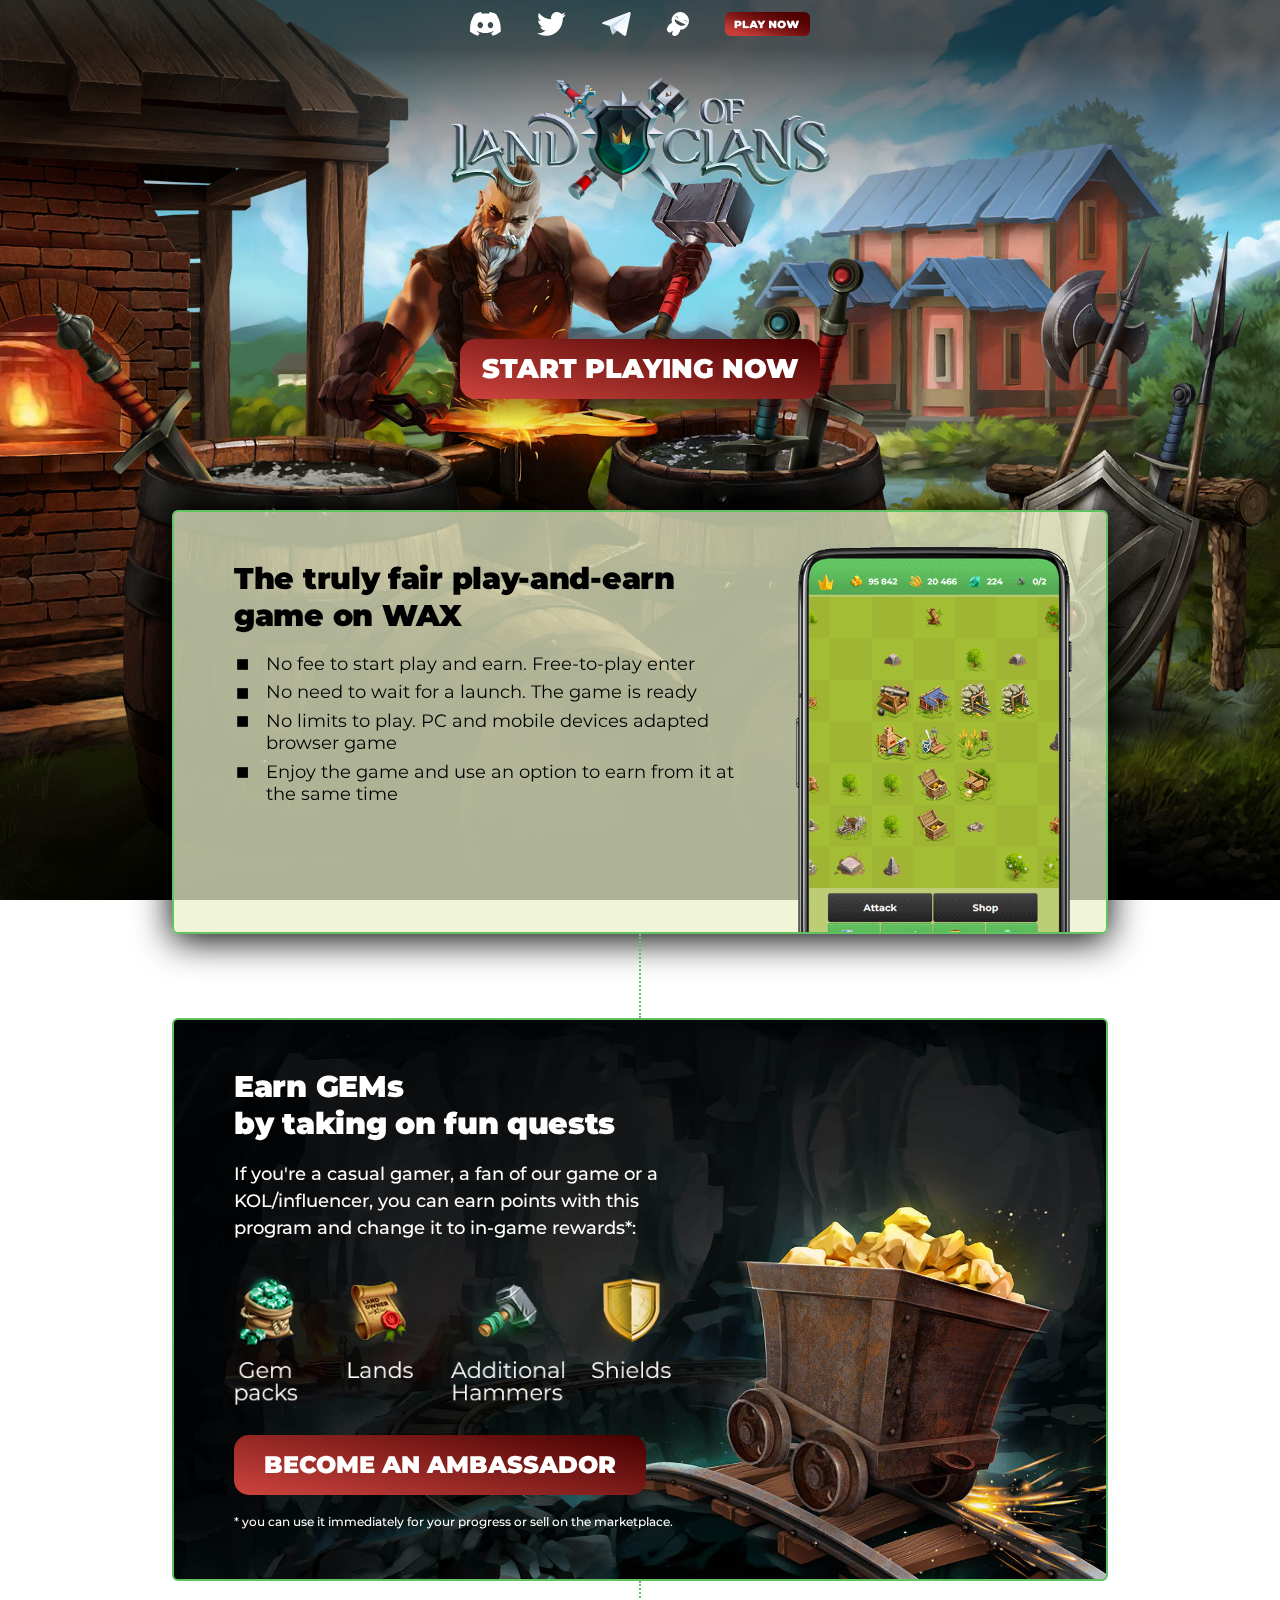
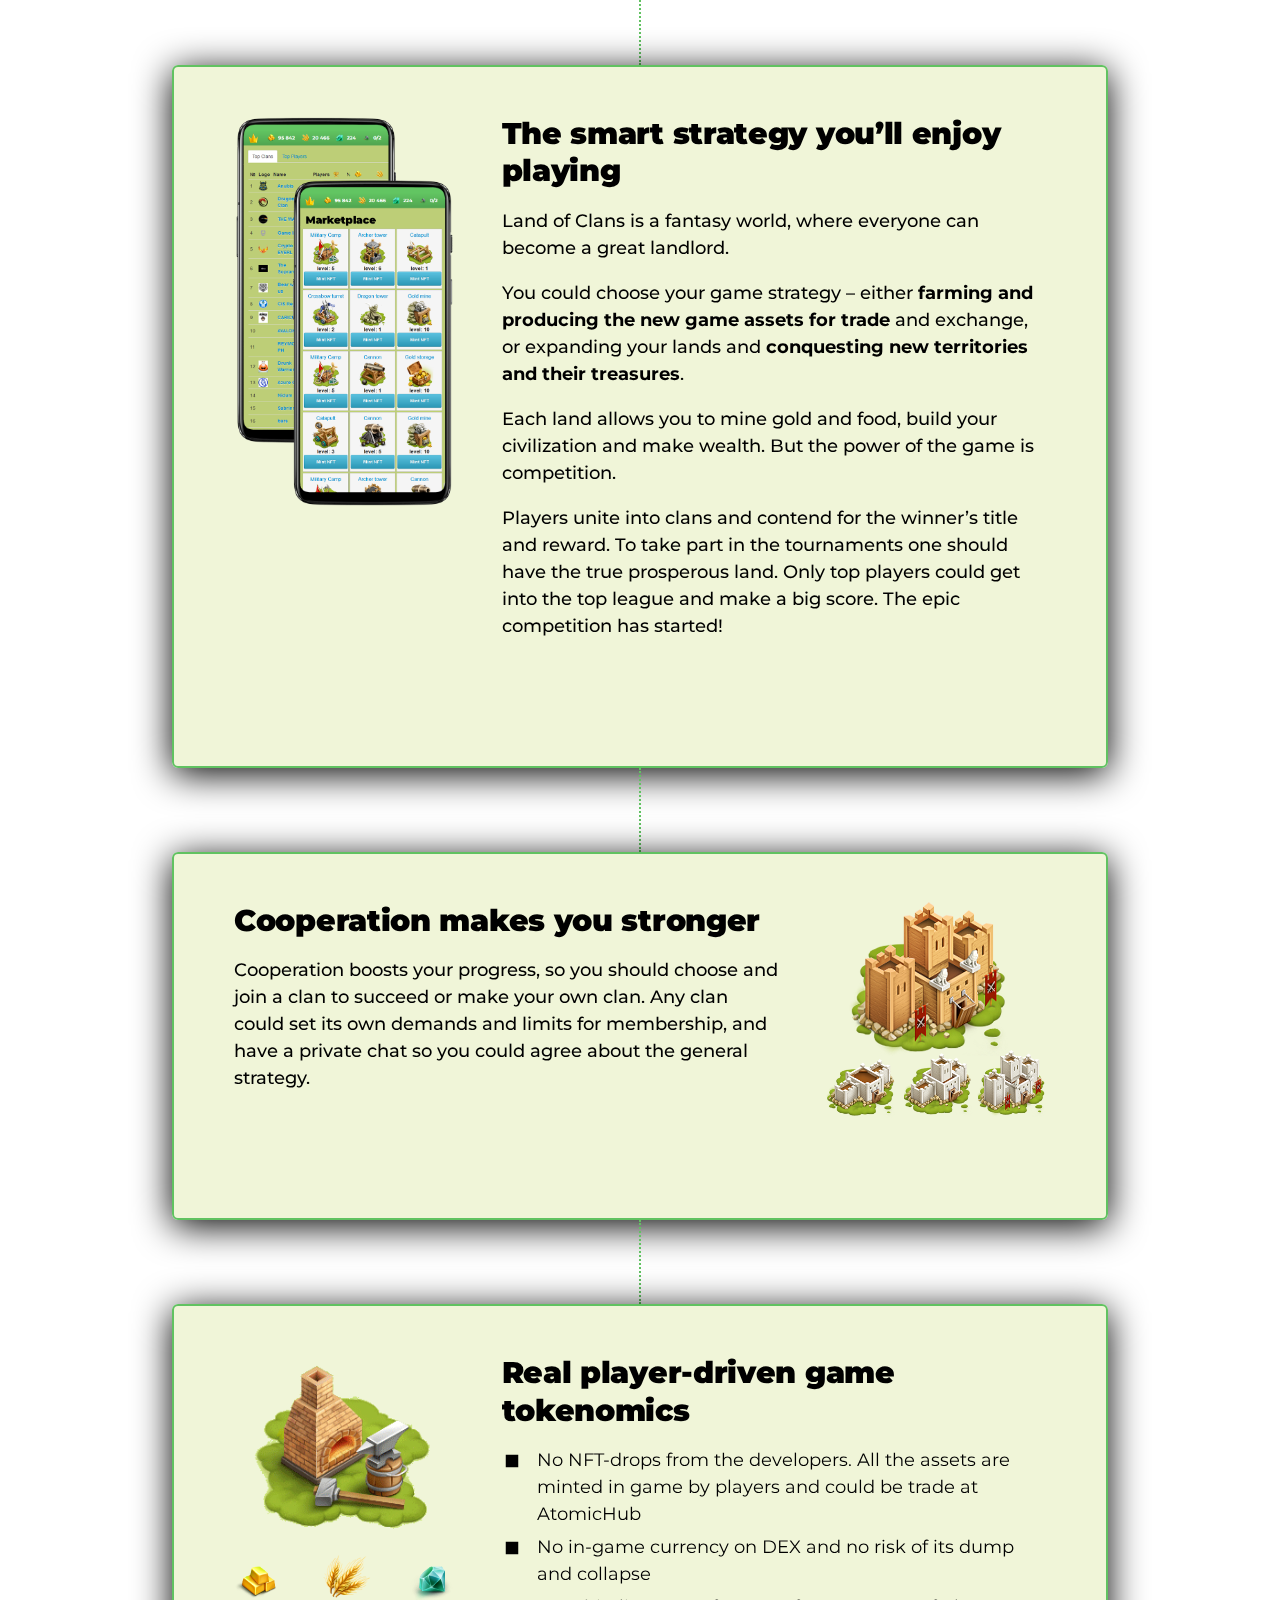
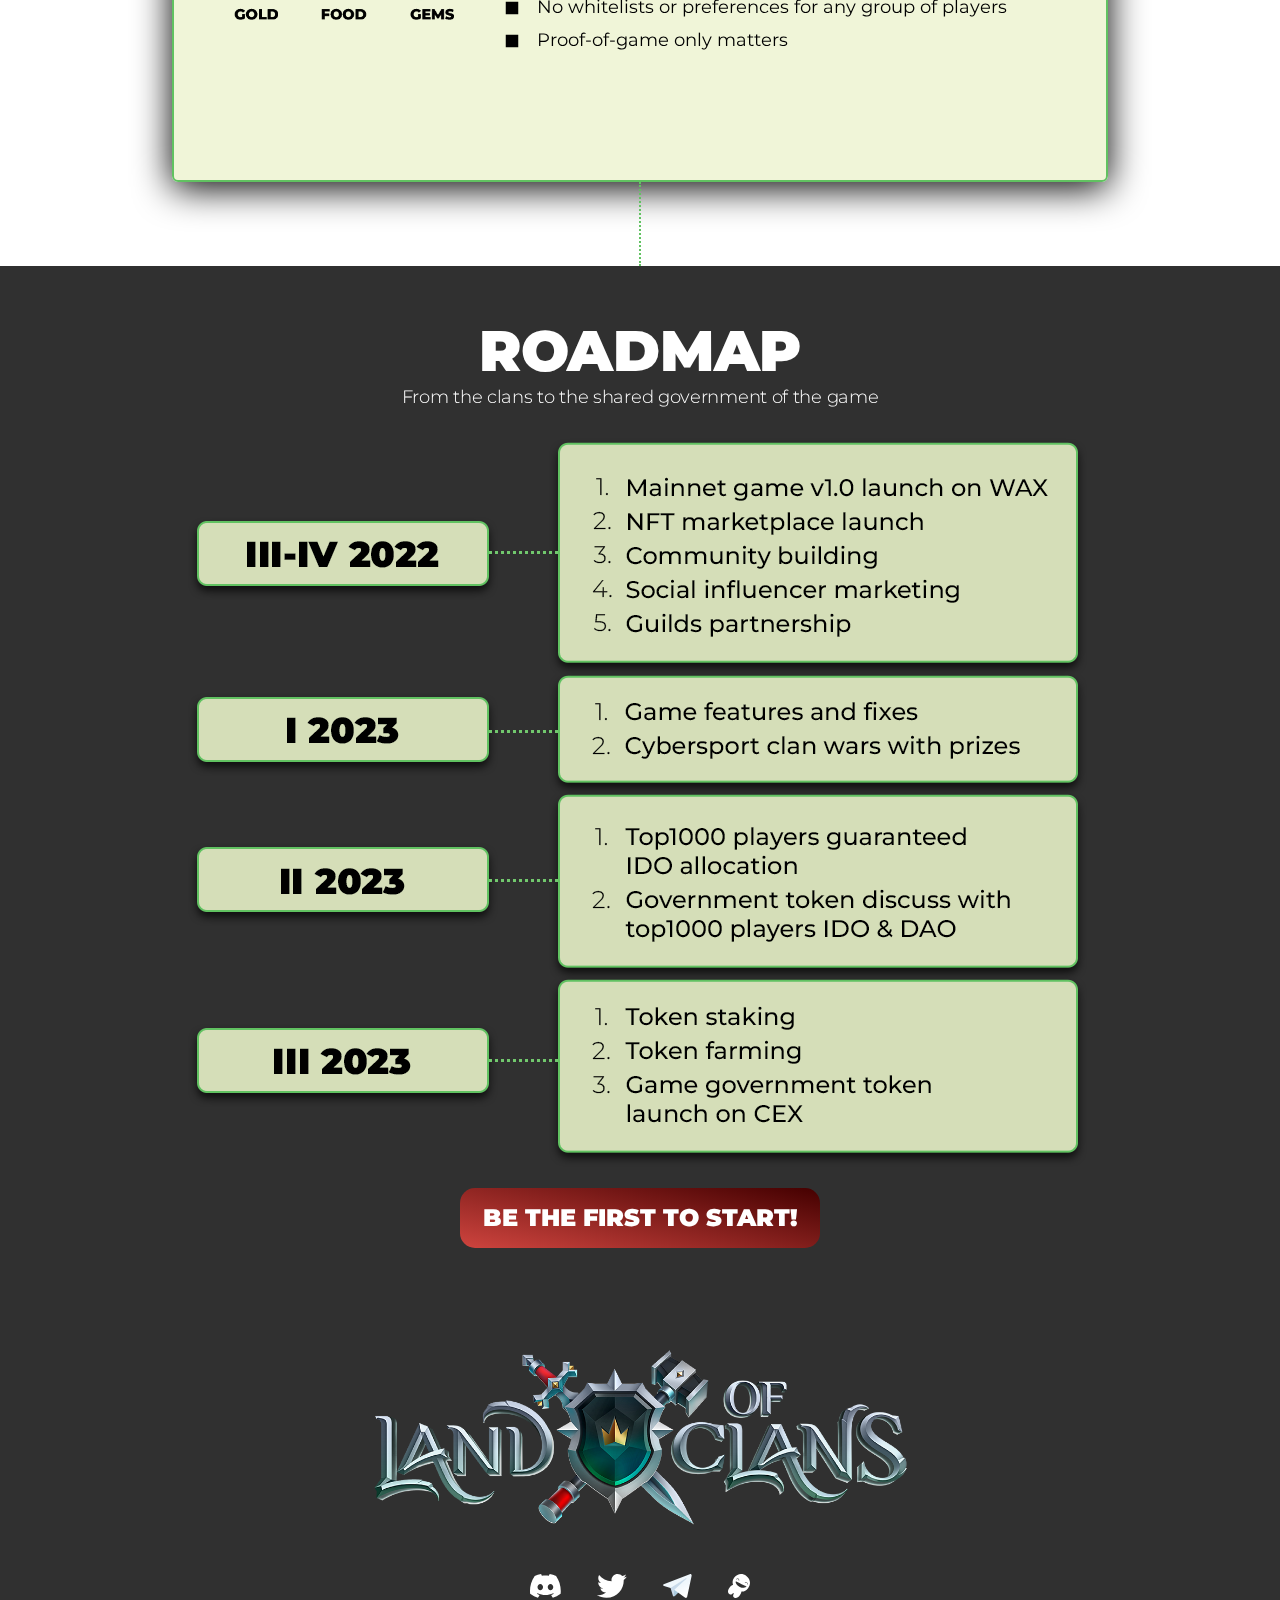
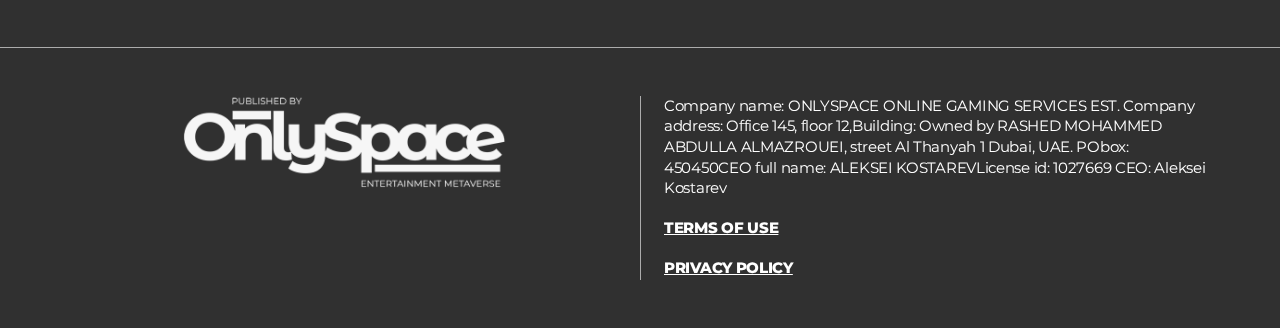
==== commit 043b147c: "Update index.html" ====
--- a/index.html
+++ b/index.html
@@ -158,7 +158,7 @@
 								<div class="inner">
 									<div>
 										<div id="image08" class="image">
-											<span class="frame"><img src="assets/images/image08.webp" alt="Land of Clans in-game wallet" /></span>
+											<span class="frame"><img src="assets/images/image08.png" alt="Land of Clans in-game wallet" /></span>
 										</div>
 									</div>
 									<div>
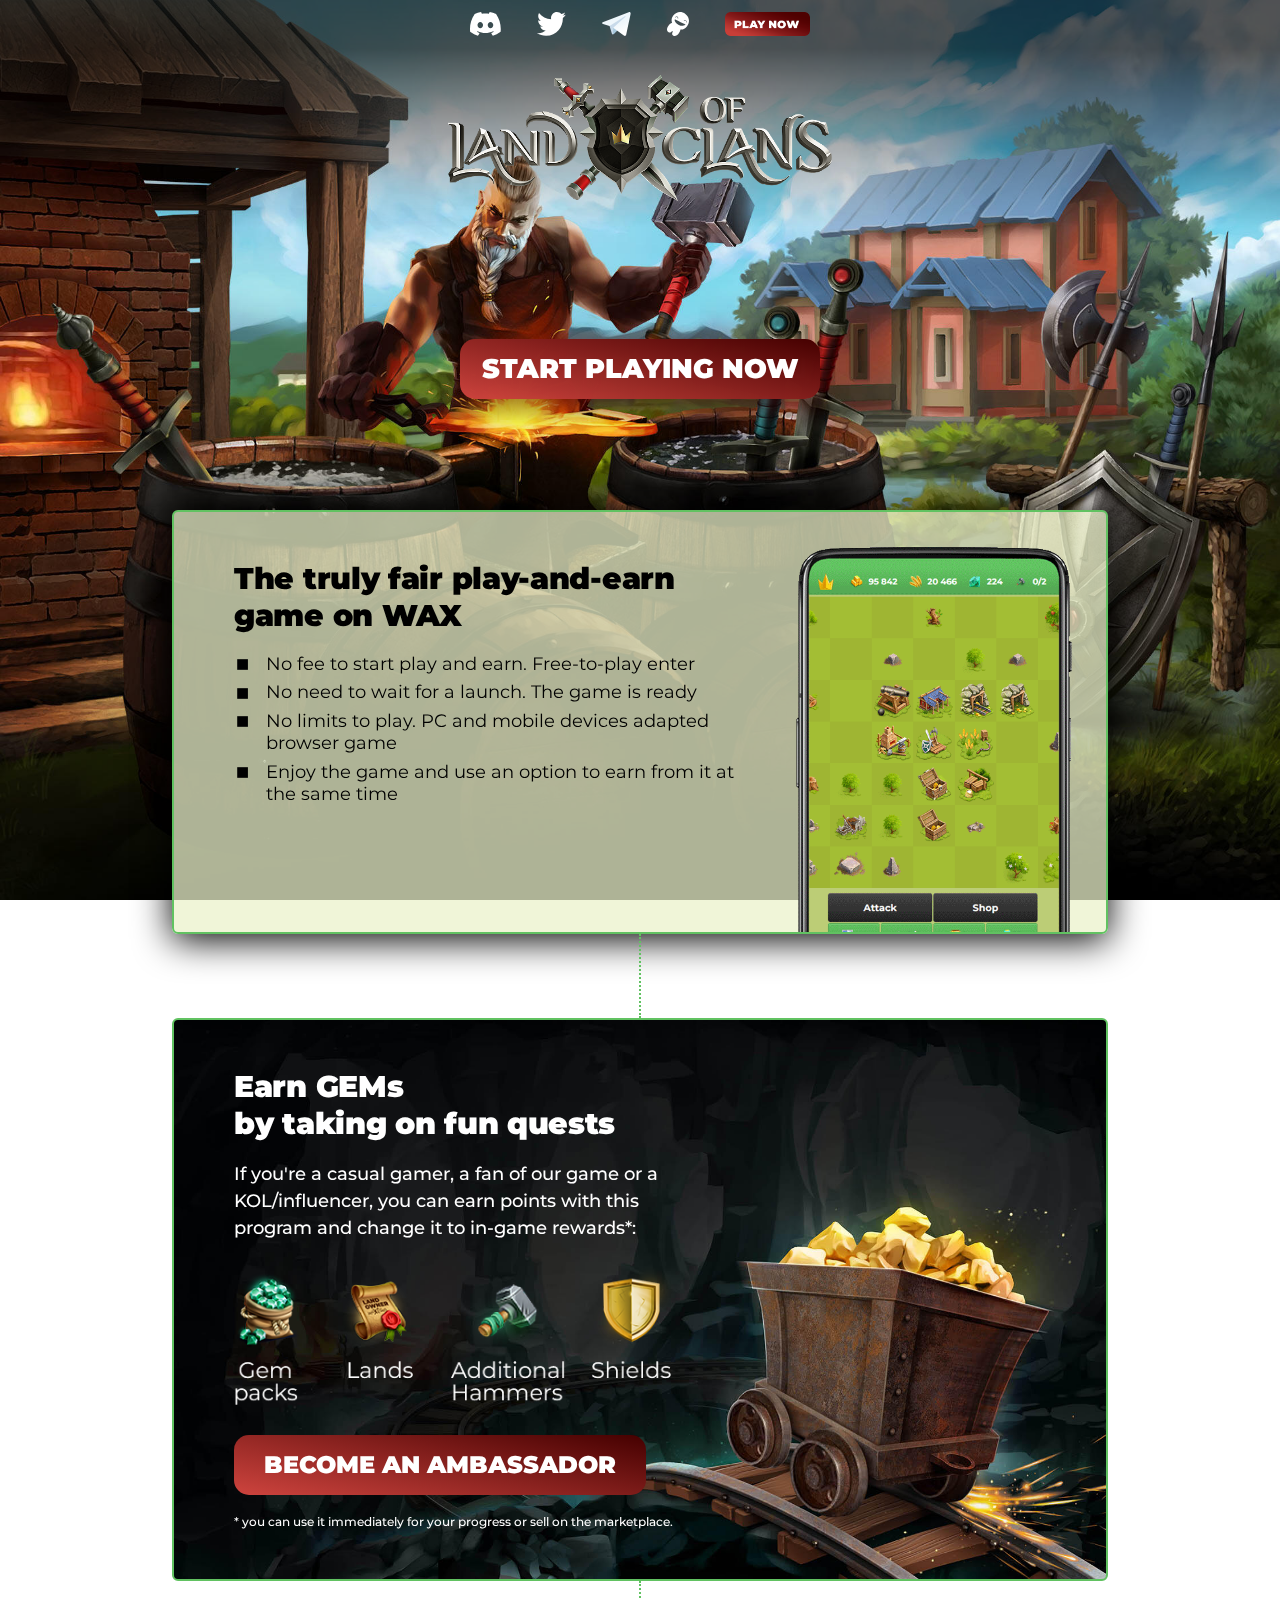
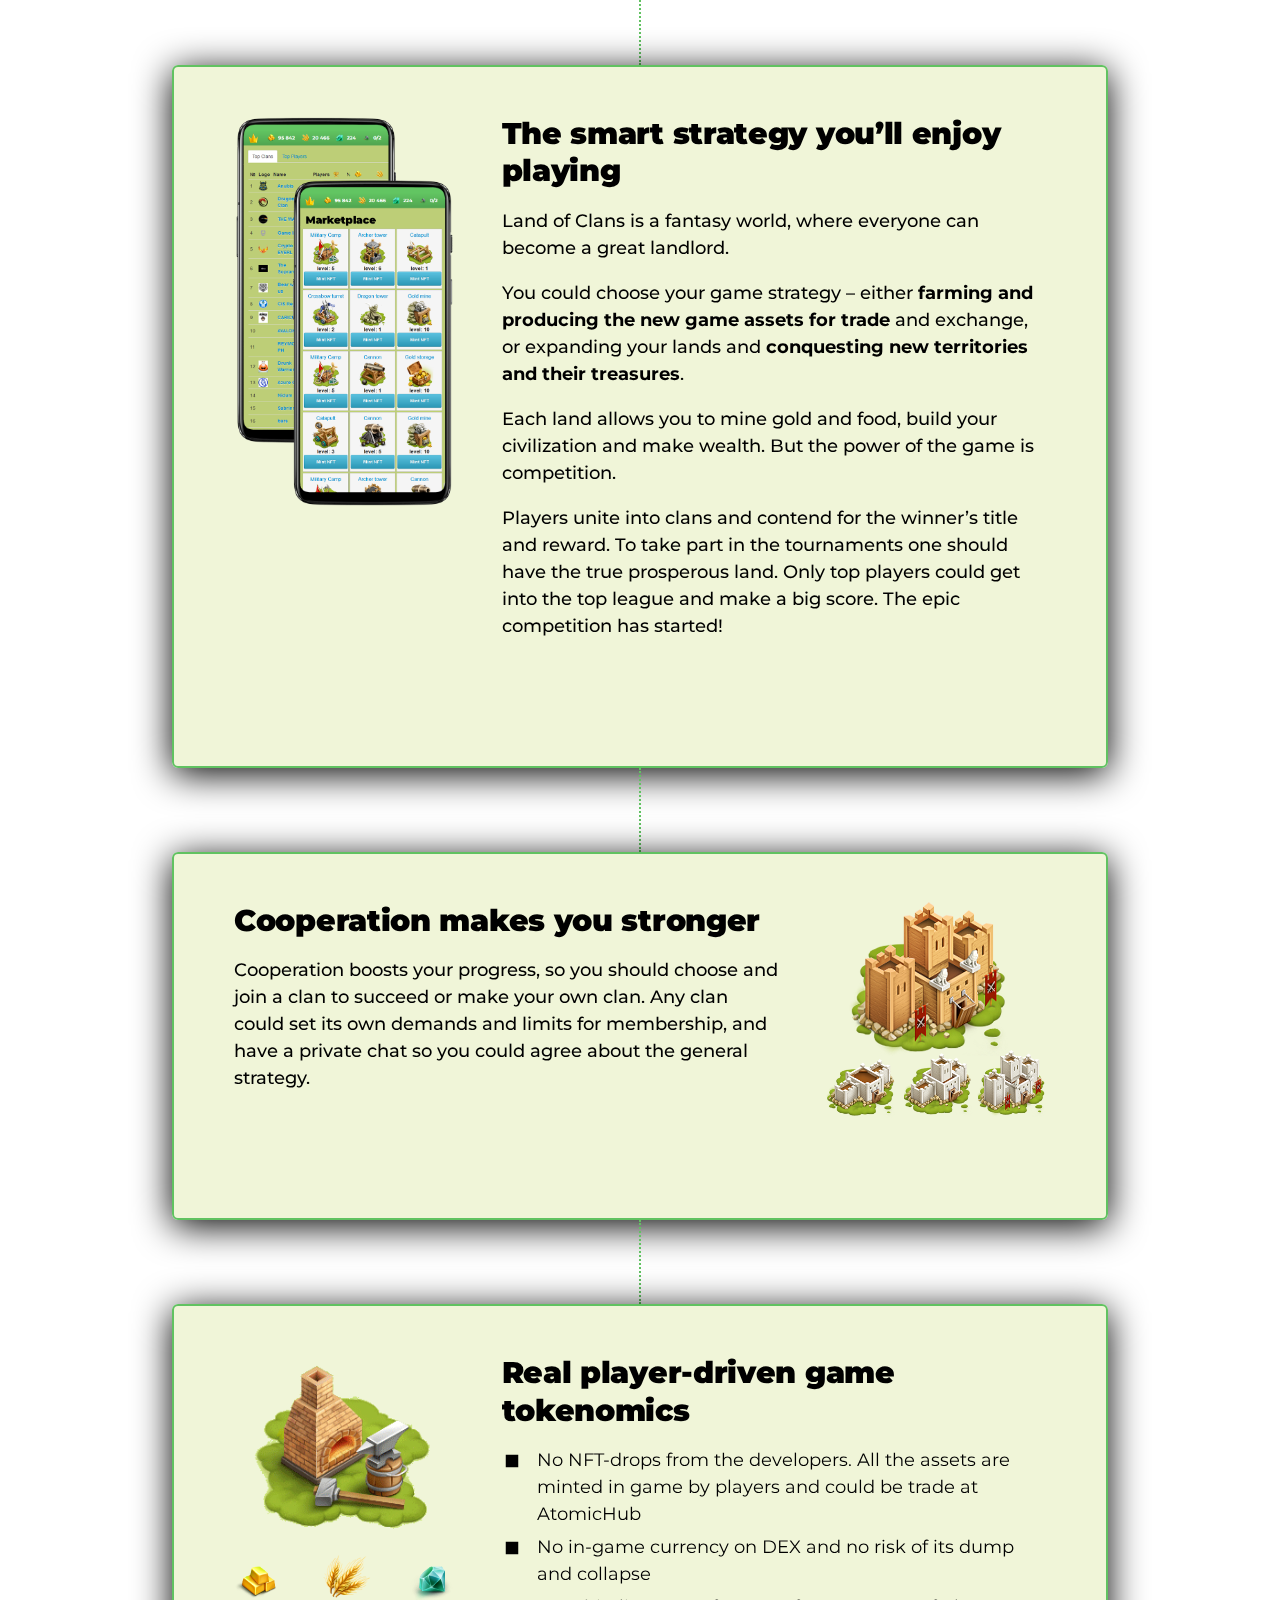
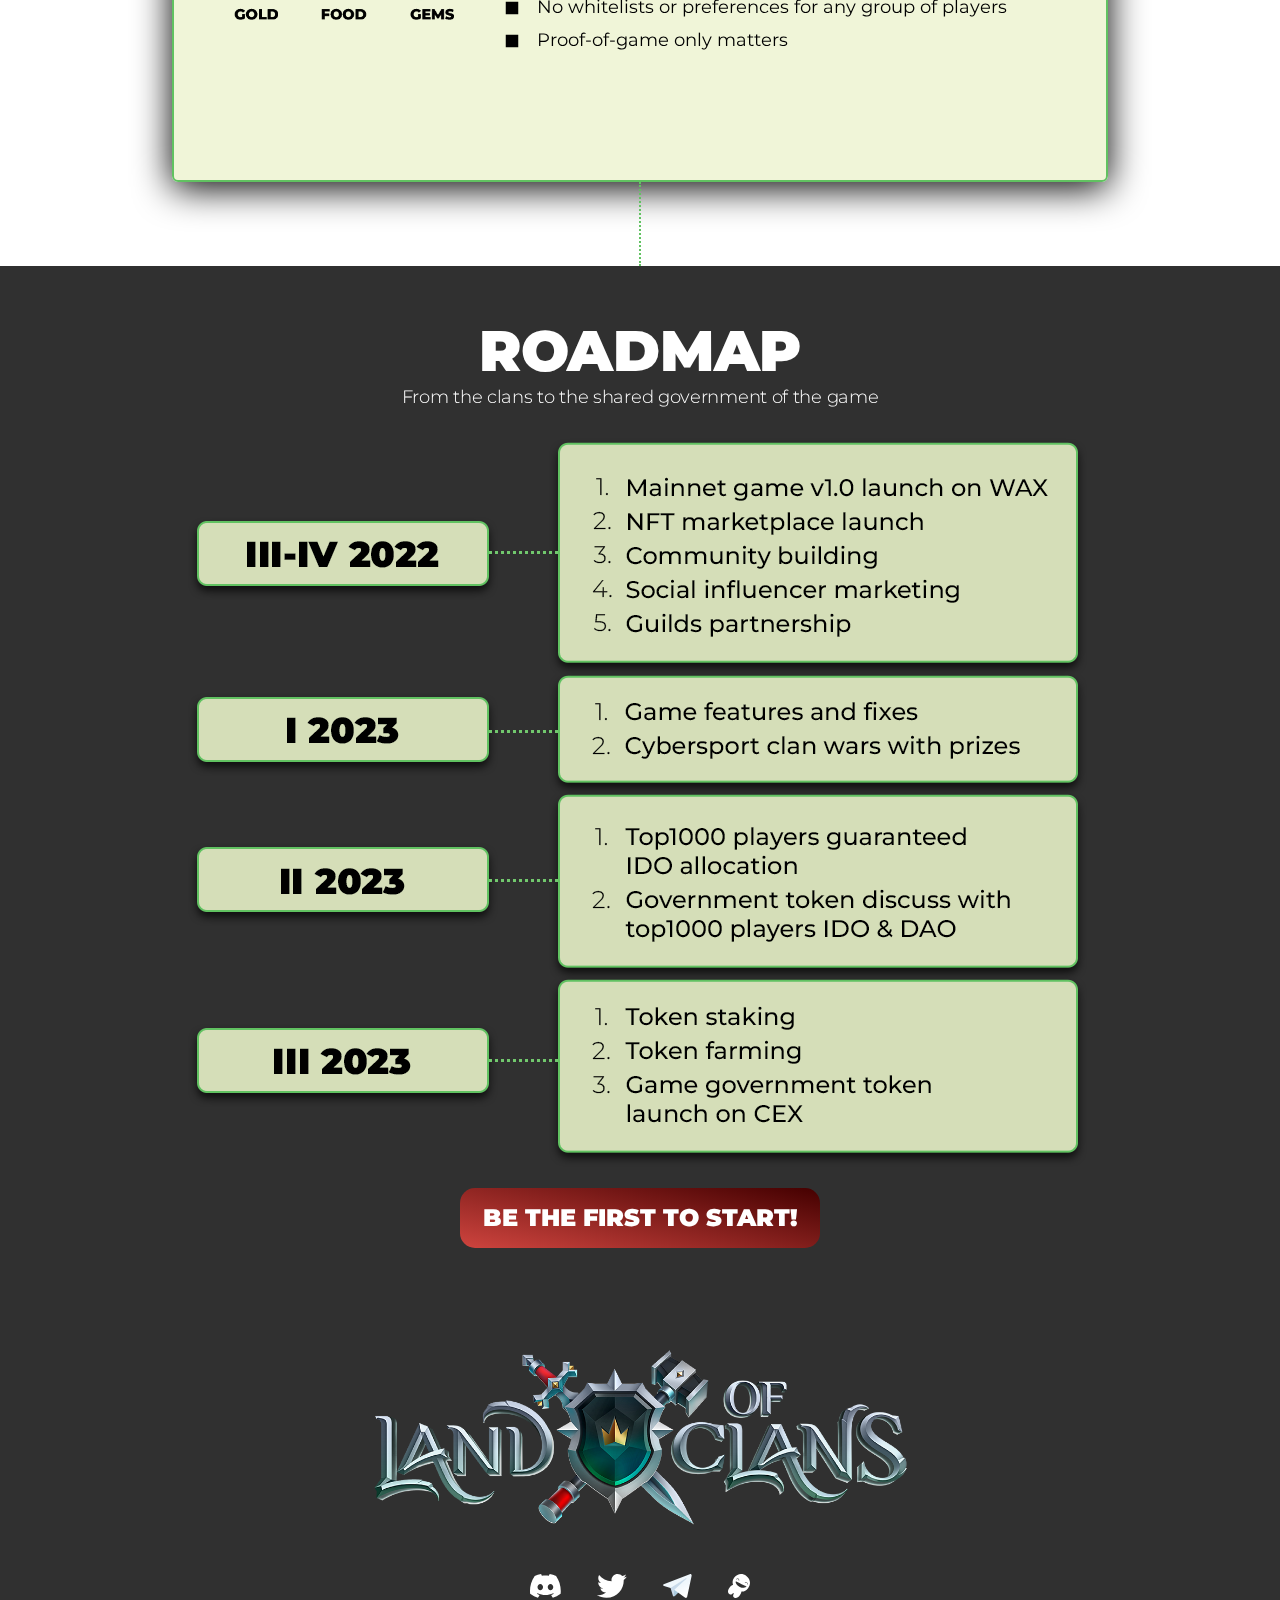
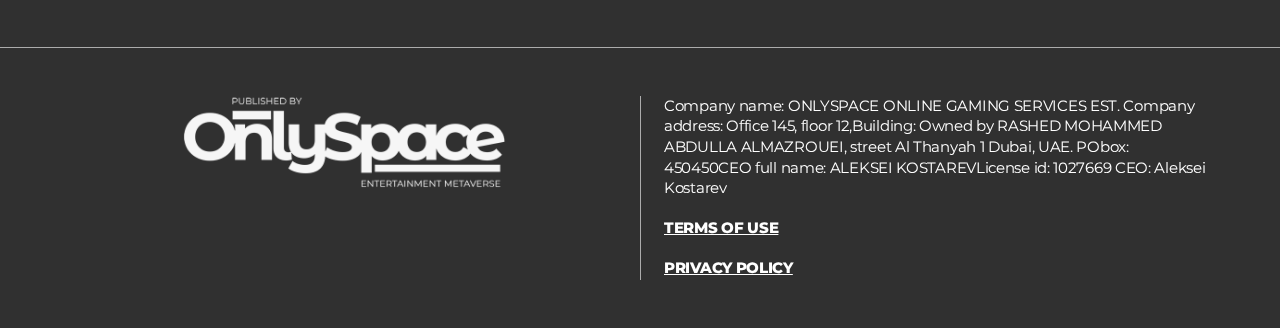
==== commit 1333f13b: "Update index.html" ====
--- a/index.html
+++ b/index.html
@@ -82,7 +82,7 @@
 												</li><li>
 													<a href="https://loc.crew3.xyz/questboard" class="thumbnail"><span class="frame"><img src="assets/images/gallery01/039b5852.svg" alt="crew3" /></span></a>
 												</li><li>
-													<a href="https://play.landofclans.io/" class="thumbnail"><span class="frame"><img src="assets/images/gallery01/bde71b76.png" alt="Play now!" /></span></a>
+													<a href="https://play.landofclans.io/" class="thumbnail" onclick="clickPlayButton(); return true"><span class="frame"><img src="assets/images/gallery01/bde71b76.png" alt="Play now!" /></span></a>
 												</li>
 											</ul>
 										</div>
@@ -94,7 +94,7 @@
 							<div class="wrapper">
 								<div class="inner">
 									<div id="image01" class="image">
-										<span class="frame"><img src="assets/images/image01.webp" alt="Land of Clans big logo" /></span>
+										<span class="frame"><img src="assets/images/image01.png" alt="Land of Clans big logo" /></span>
 									</div>
 								</div>
 							</div>
@@ -104,7 +104,7 @@
 								<div class="inner">
 									<ul id="buttons09" class="style3 buttons">
 										<li>
-											<a href="https://play.landofclans.io" class="button n01">Start playing now</a>
+											<a href="https://play.landofclans.io" class="button n01" onclick="clickPlayButton(); return true">Start playing now</a>
 										</li>
 									</ul>
 								</div>
@@ -114,11 +114,11 @@
 							<div class="wrapper">
 								<div class="inner">
 									<div>
-										<h2 id="text03" class="style1">The truly fair play-and-earn game on WAX</h2>
+										<h1 id="text03" class="style1">The truly fair play-and-earn game on WAX</h1>
 										<div id="list01" class="list"><ul><li><p>No fee to start play and earn. Free-to-play enter</p></li><li><p>No need to wait for a launch. The game is ready</p></li><li><p>No limits to play. PC and mobile devices adapted browser game</p></li><li><p>Enjoy the game and use an option to earn from it at the same time</p></li></ul></div>
 										<ul id="buttons06" class="style1 buttons">
 										<li>
-												<a href="https://play.landofclans.io" class="button n01" onclick="clickPlayButton(); return true">Play now</a>
+												<a href="https://play.landofclans.io" class="button n01" onclick="clickPlayButton(); return true">Click to Play now</a>
 											</li>
 										</ul>
 									</div>
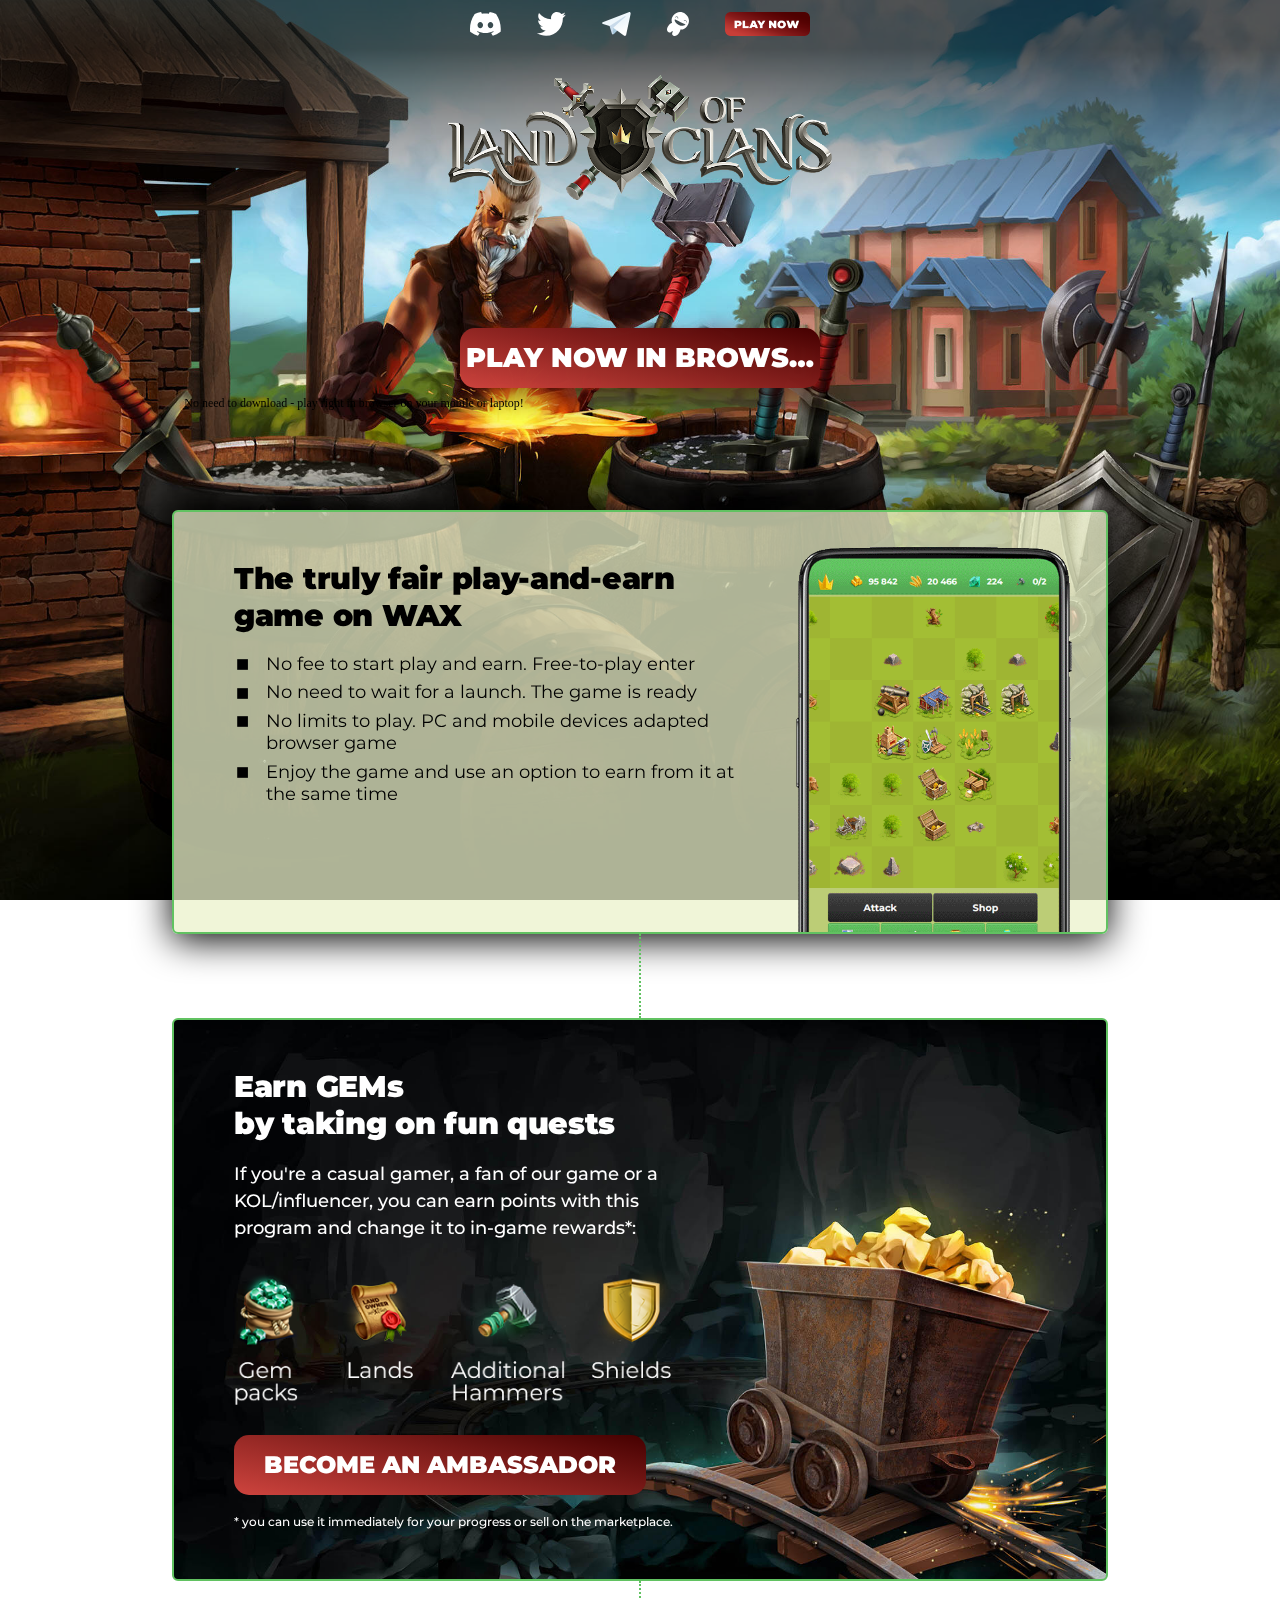
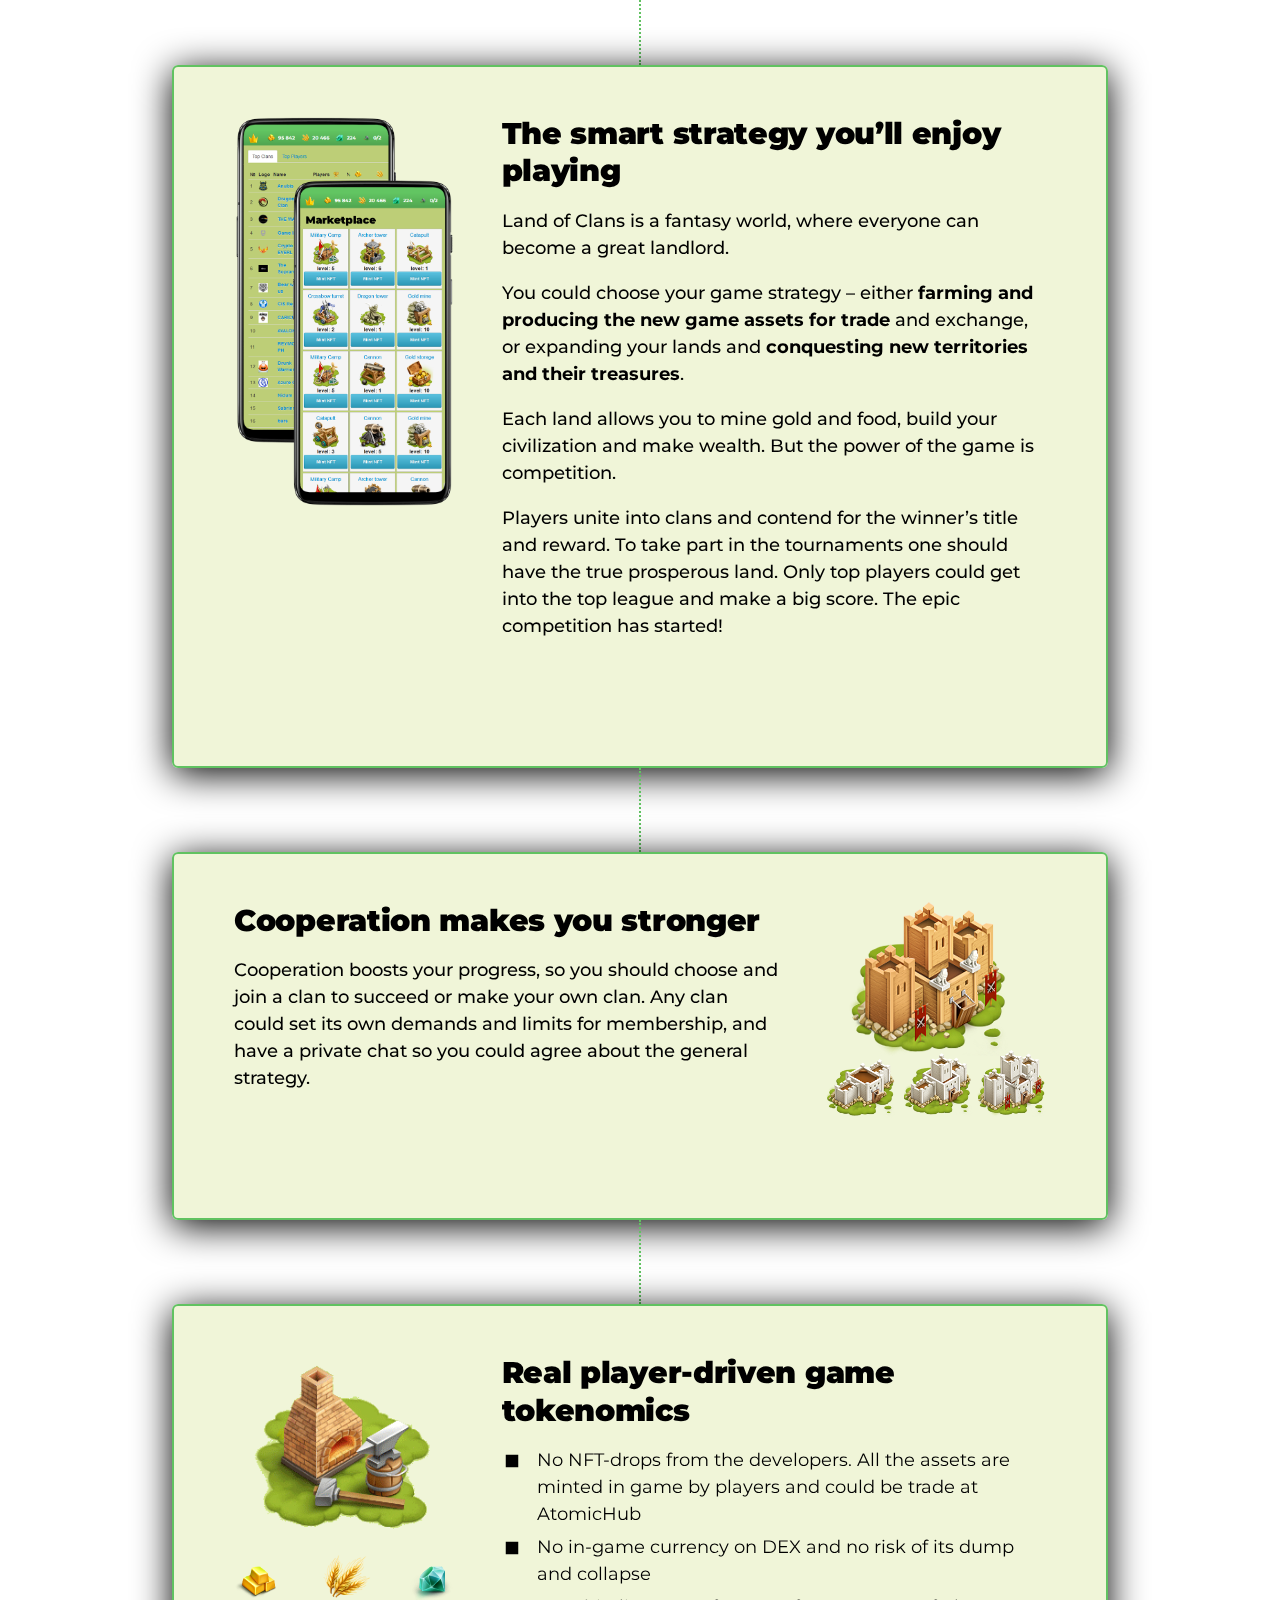
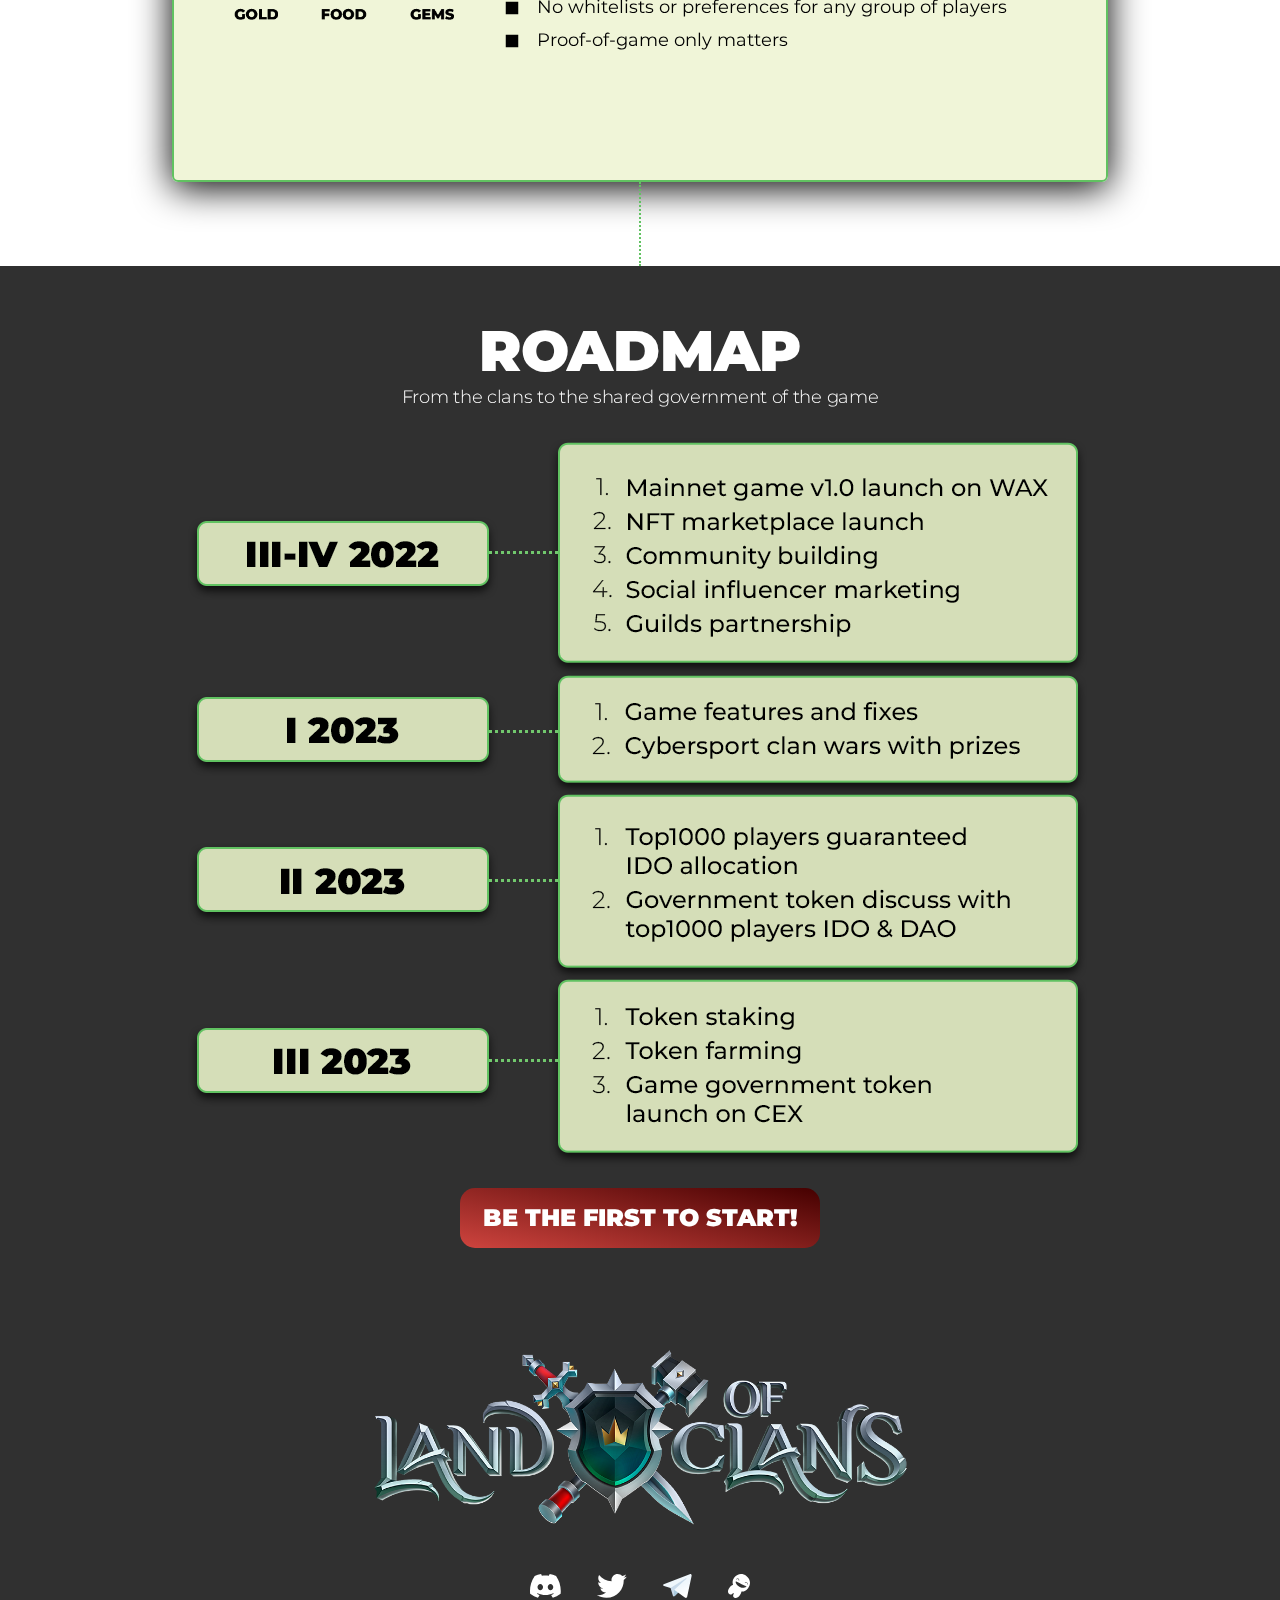
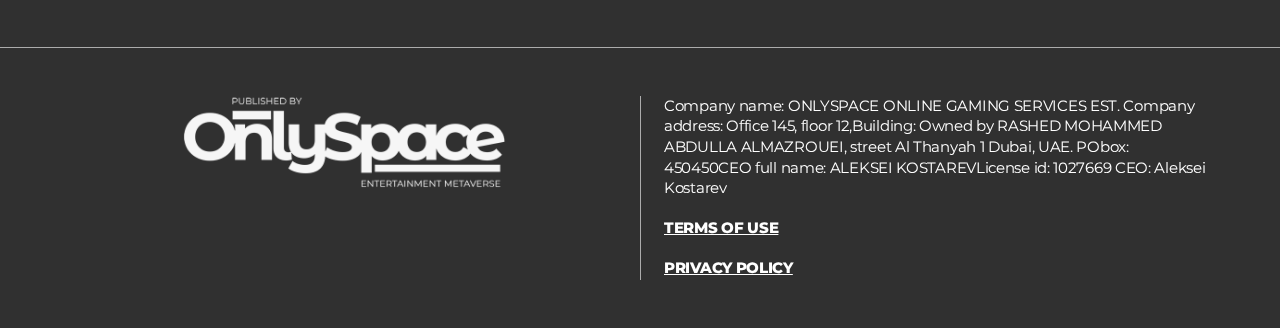
==== commit 2f6155e4: "Update index.html" ====
--- a/index.html
+++ b/index.html
@@ -104,9 +104,10 @@
 								<div class="inner">
 									<ul id="buttons09" class="style3 buttons">
 										<li>
-											<a href="https://play.landofclans.io" class="button n01" onclick="clickPlayButton(); return true">Start playing now</a>
+											<a href="https://play.landofclans.io" class="button n01" onclick="clickPlayButton(); return true">Play now in browser</a>
 										</li>
 									</ul>
+											<p id="text13">No need to download - play right in browser on your mobile or laptop!</p>
 								</div>
 							</div>
 						</div>
@@ -169,7 +170,7 @@
 										<p id="text17" class="style5">Players unite into clans and contend for the winner’s title and reward. To take part in the tournaments one should have the true prosperous land. Only top players could get into the top league and make a big score. The epic competition has started!</p>
 										<ul id="buttons04" class="style1 buttons">
 											<li>
-												<a href="https://play.landofclans.io" class="button n01" onclick="clickPlayButton(); return true">Play now</a>
+												<a href="https://play.landofclans.io" class="button n01" onclick="clickPlayButton(); return true">Click to play now</a>
 											</li>
 										</ul>
 									</div>
@@ -185,7 +186,7 @@
 										<p id="text12" class="style5">Cooperation boosts your progress, so you should choose and join a clan to succeed or make your own clan. Any clan could set its own demands and limits for membership, and have a private chat so you could agree about the general strategy.</p>
 										<ul id="buttons01" class="style1 buttons">
 											<li>
-												<a href="https://play.landofclans.io" class="button n01" onclick="clickPlayButton(); return true">Play now</a>
+												<a href="https://play.landofclans.io" class="button n01" onclick="clickPlayButton(); return true">Click to play now</a>
 											</li>
 										</ul>
 									</div>
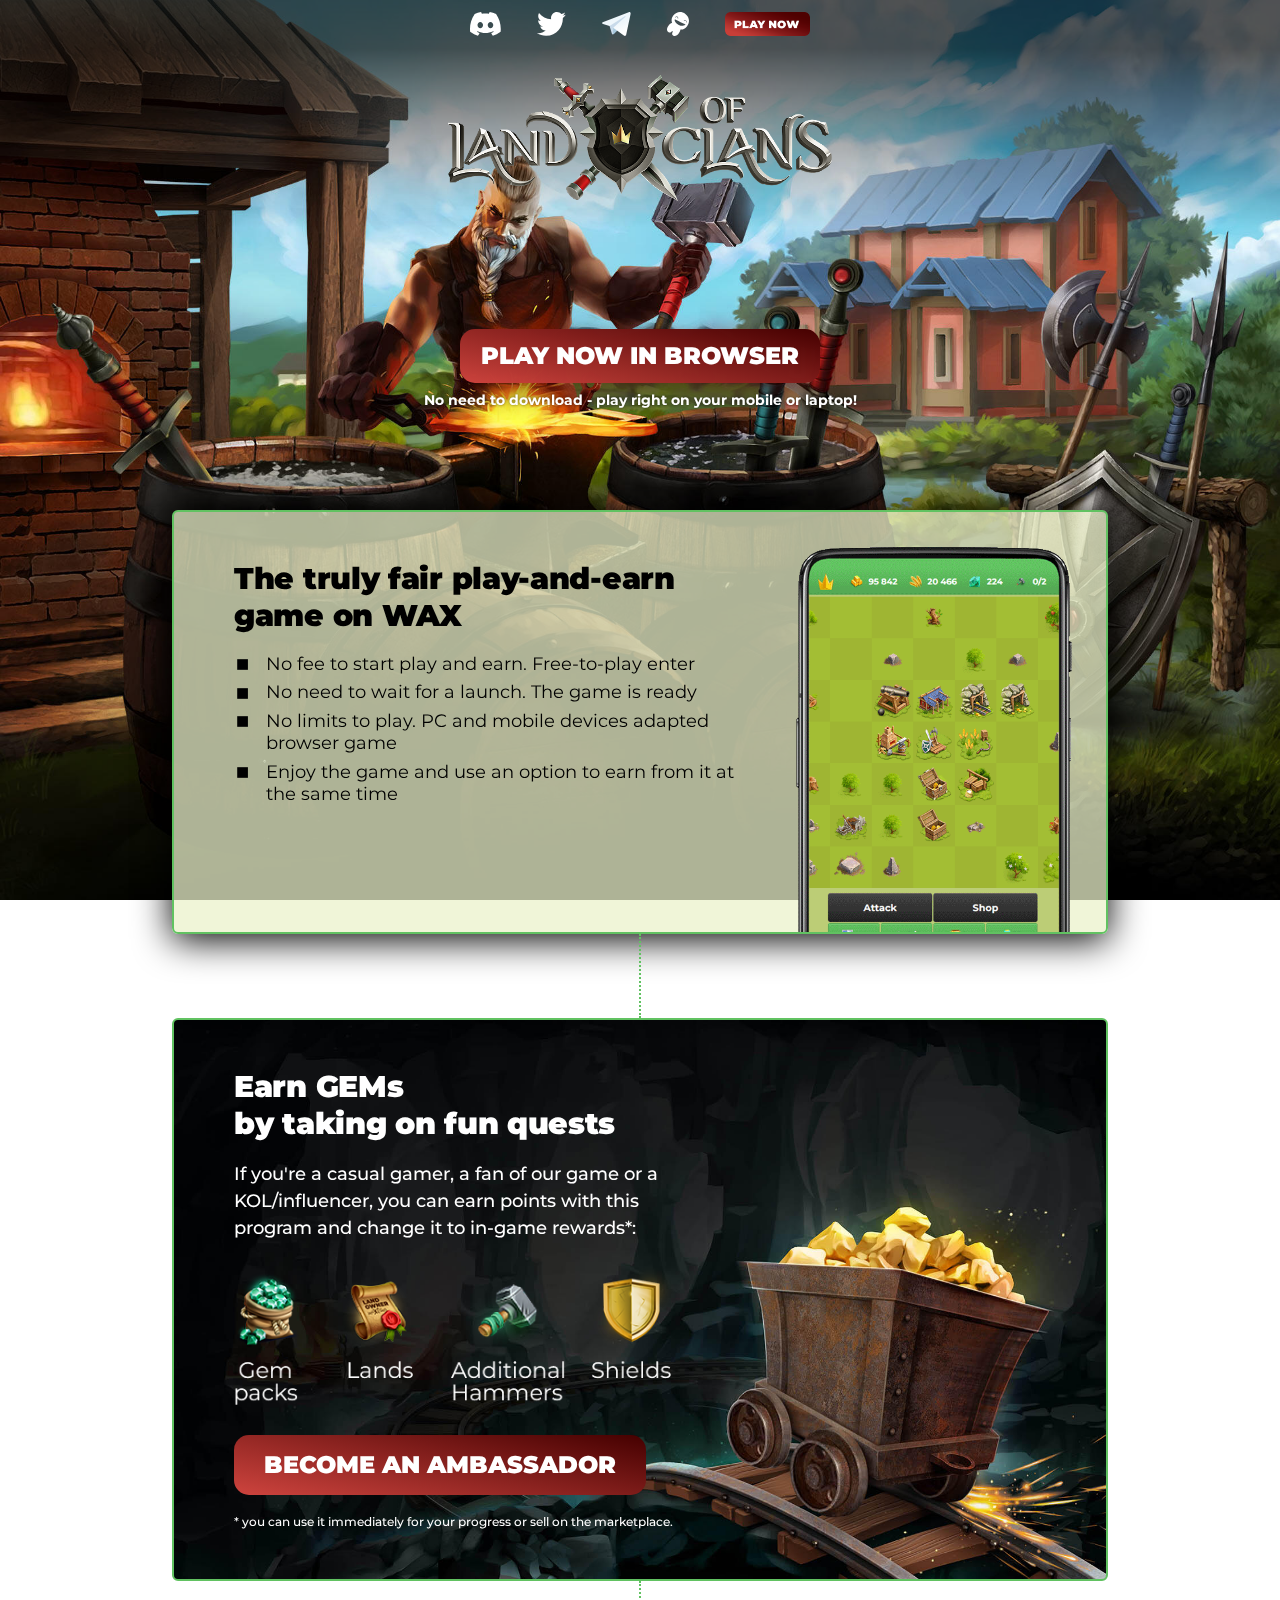
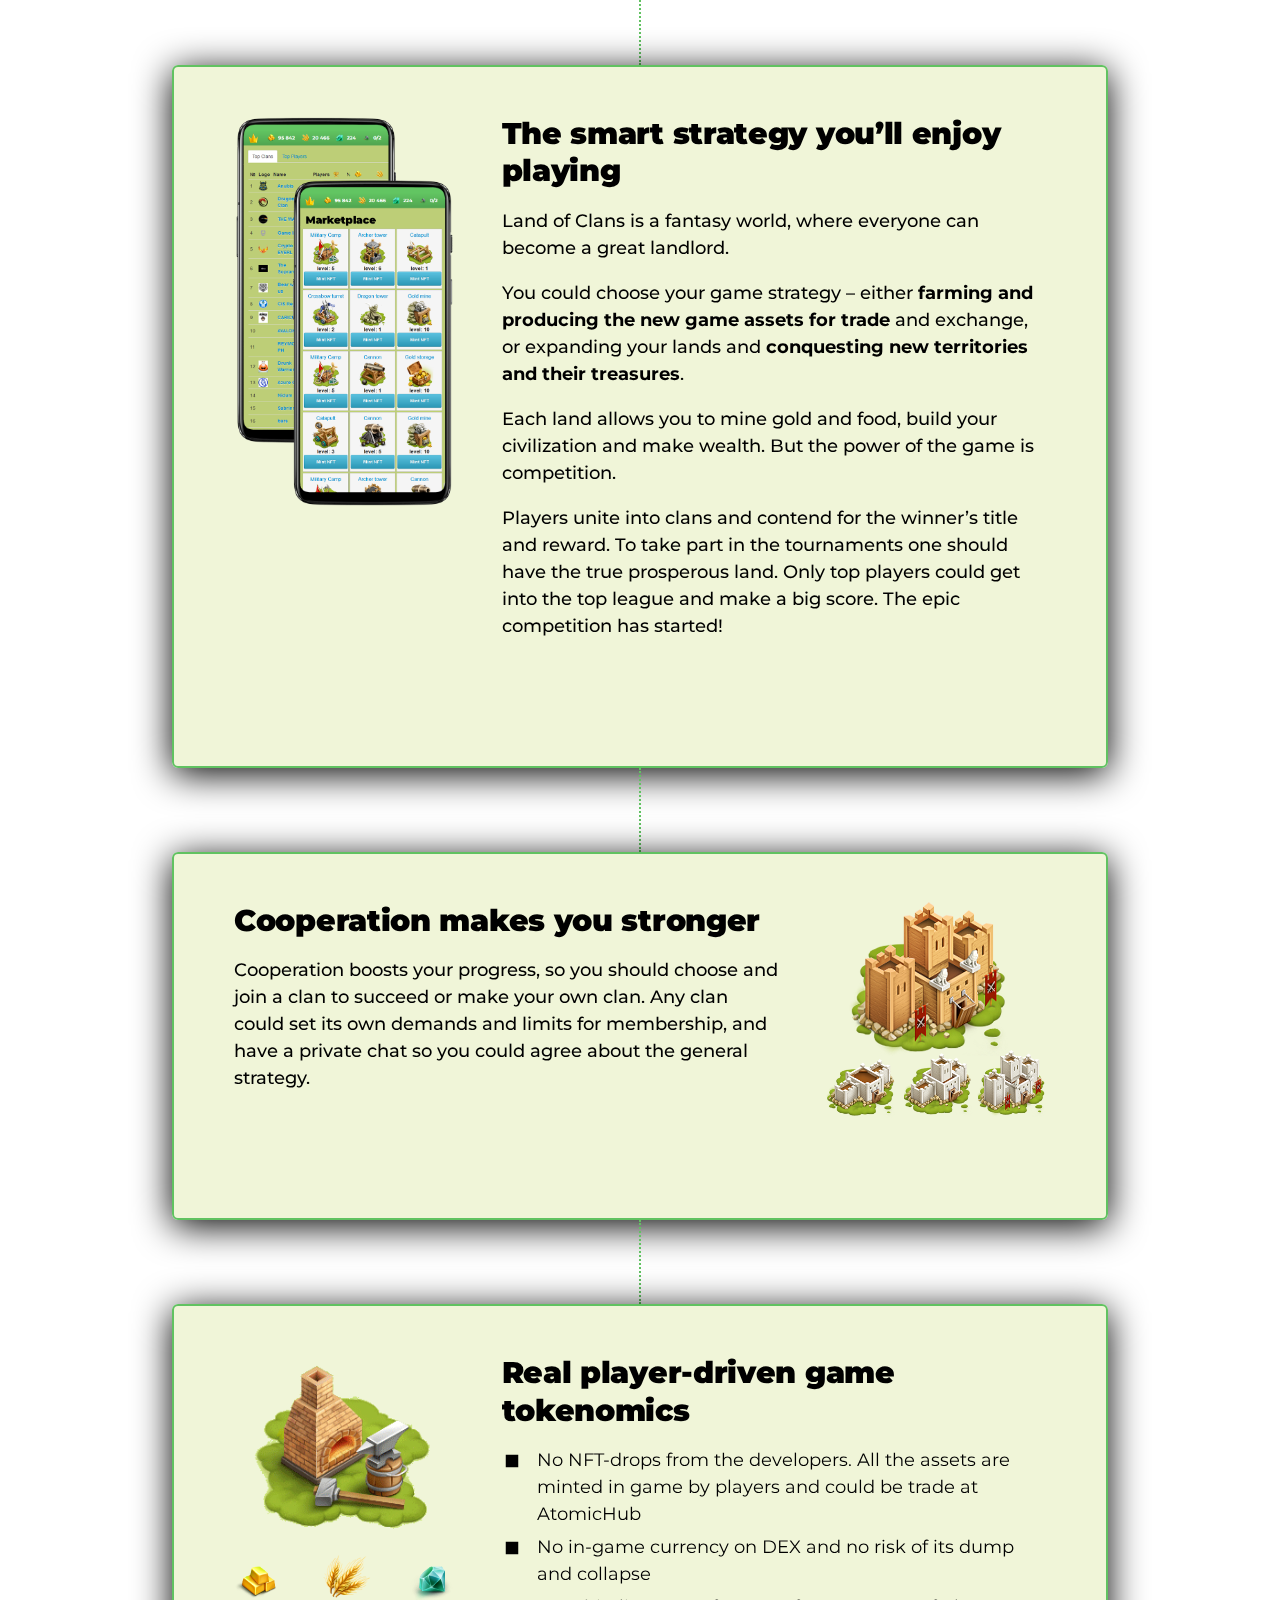
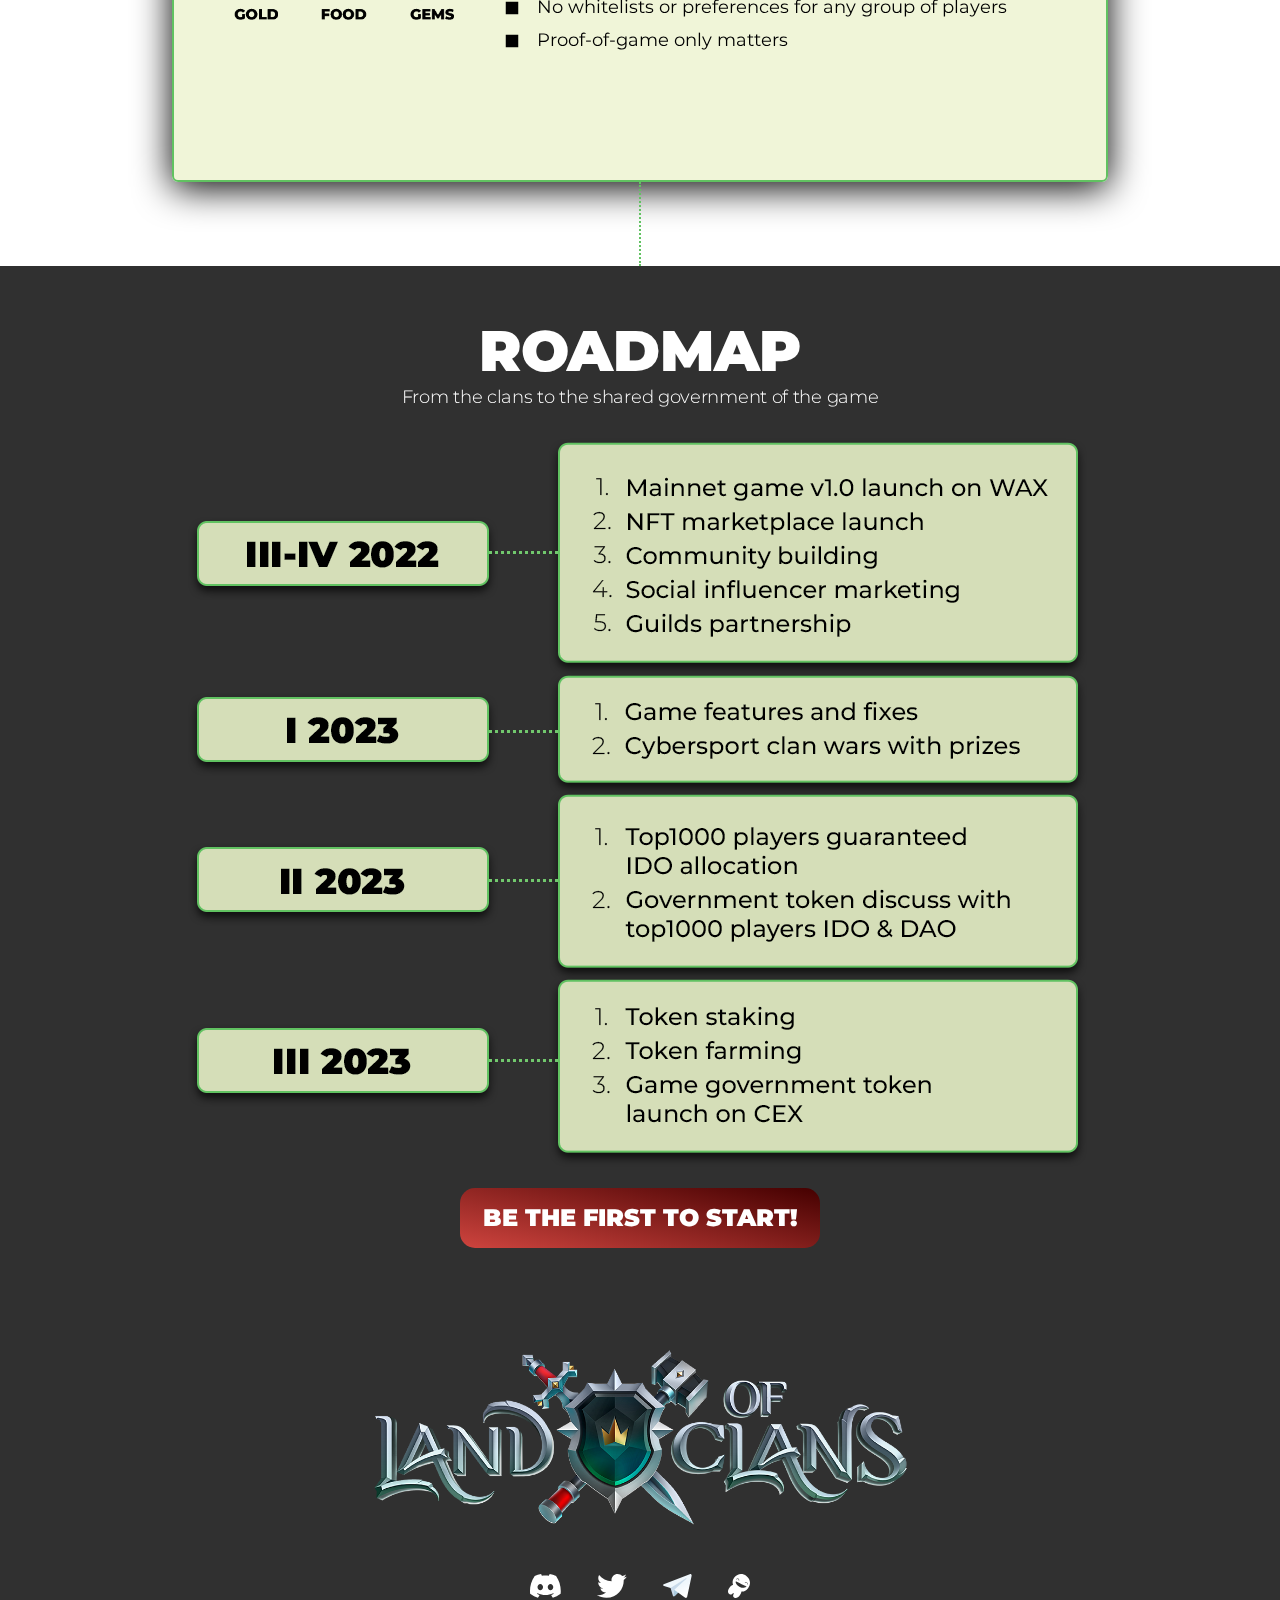
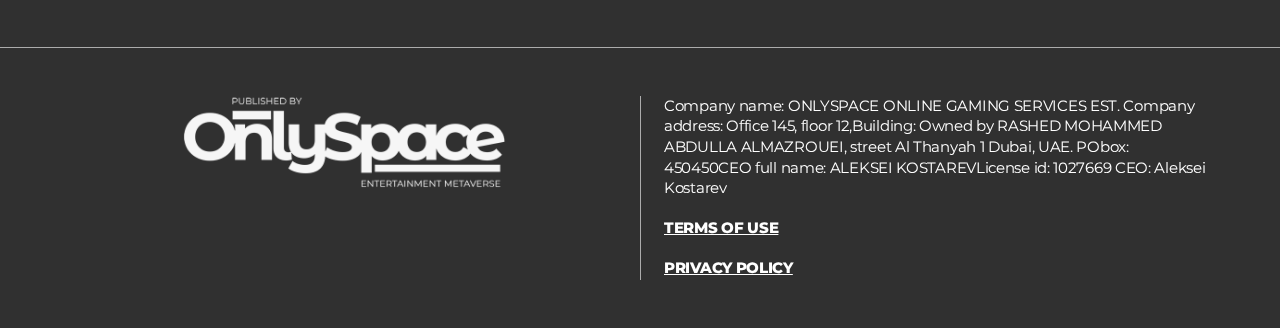
==== commit 952ca58a: "Update index.html" ====
--- a/index.html
+++ b/index.html
@@ -107,7 +107,7 @@
 											<a href="https://play.landofclans.io" class="button n01" onclick="clickPlayButton(); return true">Play now in browser</a>
 										</li>
 									</ul>
-											<p id="text13">No need to download - play right in browser on your mobile or laptop!</p>
+											<p id="text13">No need to download - play right on your mobile or laptop!</p>
 								</div>
 							</div>
 						</div>
--- a/assets/main.css
+++ b/assets/main.css
@@ -2772,6 +2772,28 @@
 	margin-top: 1rem;
 }
 
+#text13 {
+	text-align: center;
+	color: #FFFFFF;
+	font-family: 'Montserrat', sans-serif;
+	font-size: 1.125em;
+	line-height: 1.25;
+	font-weight: 700;
+	text-shadow: 0.063rem 0rem 0.25rem rgba(0,0,0,0.522);
+}
+
+#text13 a {
+	text-decoration: underline;
+}
+
+#text13 a:hover {
+	text-decoration: none;
+}
+
+#text13 span.p:nth-child(n + 2) {
+	margin-top: 1rem;
+}
+
 .buttons {
 	cursor: default;
 	display: flex;
@@ -2967,13 +2989,13 @@
 .buttons.style3 li a {
 	display: inline-block;
 	width: 30rem;
-	height: 5rem;
-	line-height: 5rem;
+	height: 4.5rem;
+	line-height: 4.5rem;
 	padding: 0 0.5rem;
 	vertical-align: middle;
 	text-transform: uppercase;
 	font-family: 'Montserrat', sans-serif;
-	font-size: 2.25em;
+	font-size: 2em;
 	font-weight: 900;
 	border-radius: 1.25rem;
 	box-shadow: 0rem 1rem 2rem 0rem rgba(69,0,0,0.502);
@@ -4769,6 +4791,13 @@
 		line-height: 1.375;
 	}
 	
+	#text13 {
+		letter-spacing: 0rem;
+		width: 100%;
+		font-size: 1.125em;
+		line-height: 1.25;
+	}
+	
 	.buttons.style2 {
 		gap: 0rem;
 	}
@@ -4818,7 +4847,7 @@
 	
 	.buttons.style3 li a {
 		letter-spacing: 0rem;
-		font-size: 2.25em;
+		font-size: 2em;
 	}
 	
 	#list03 {
@@ -5094,6 +5123,10 @@
 		font-size: 1.25em;
 	}
 	
+	#text13 {
+		font-size: 1.125em;
+	}
+	
 	.buttons.style2 {
 		gap: 0rem;
 	}
